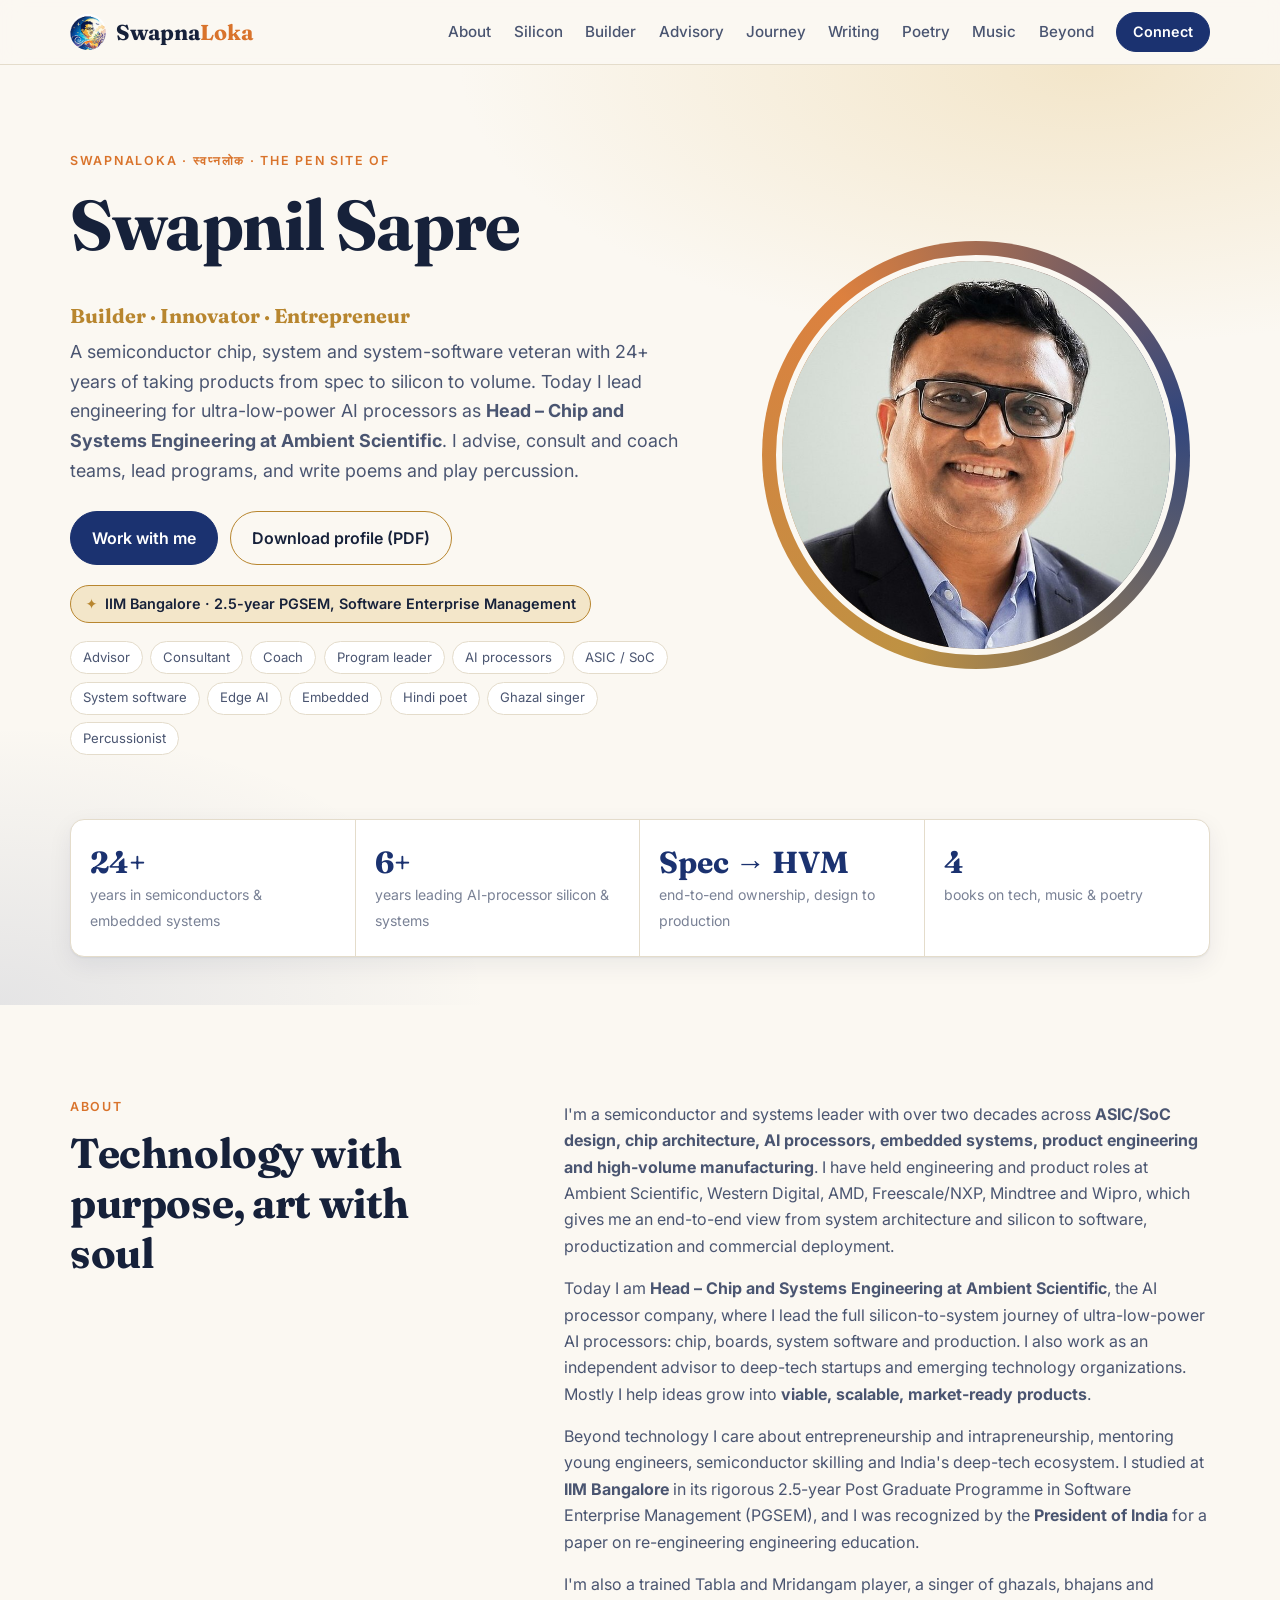
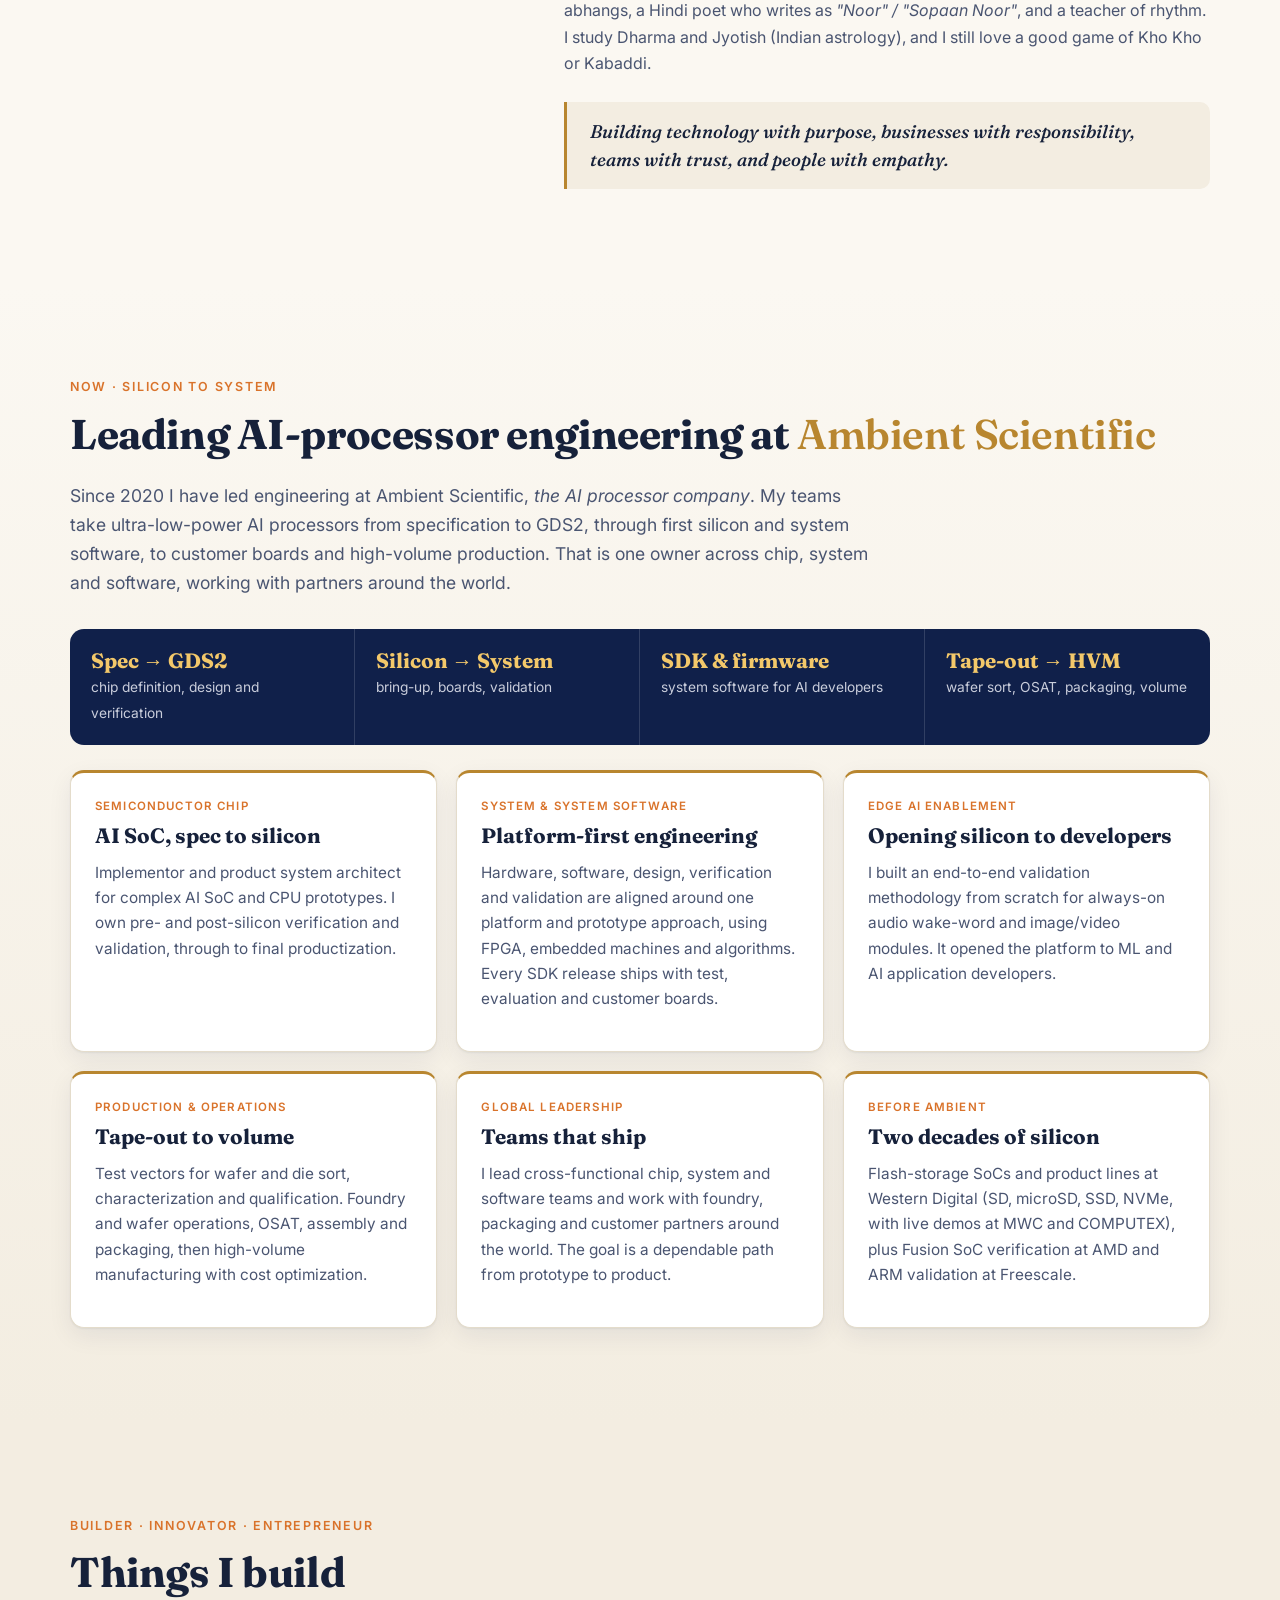
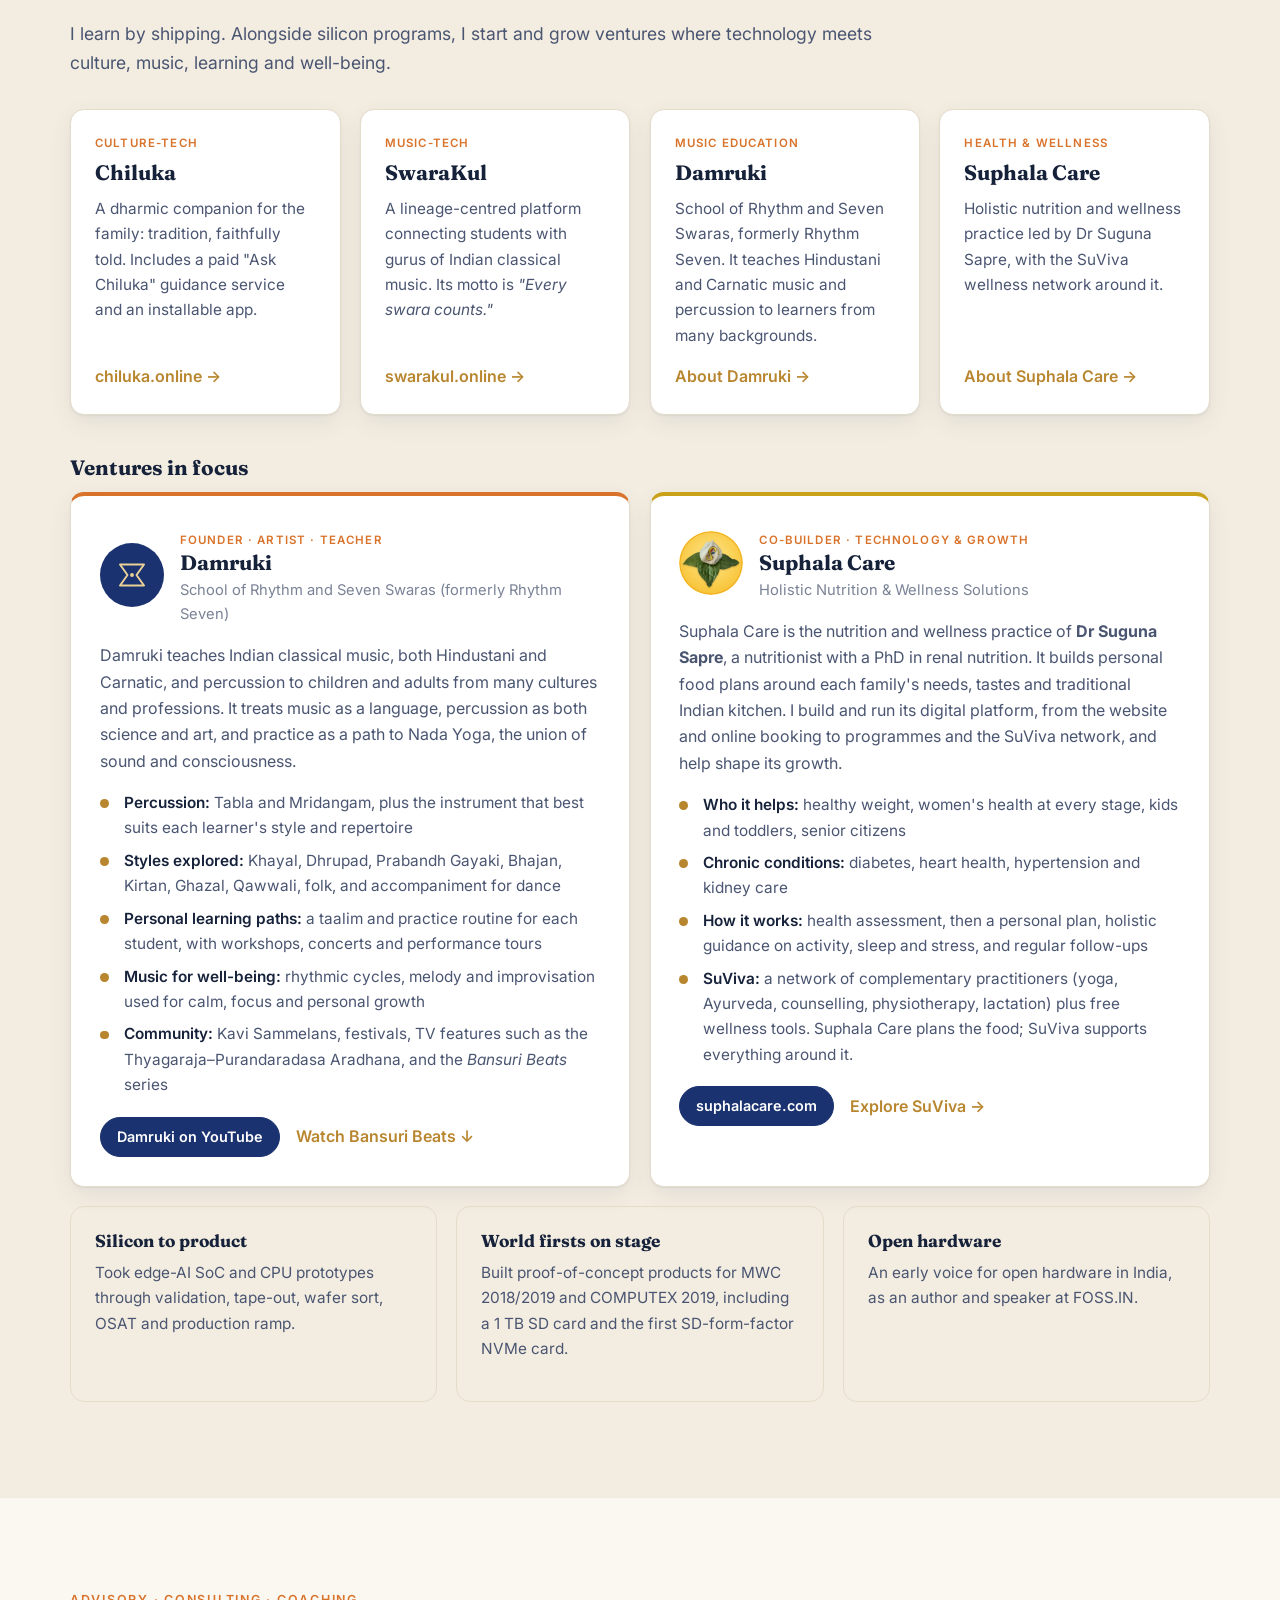
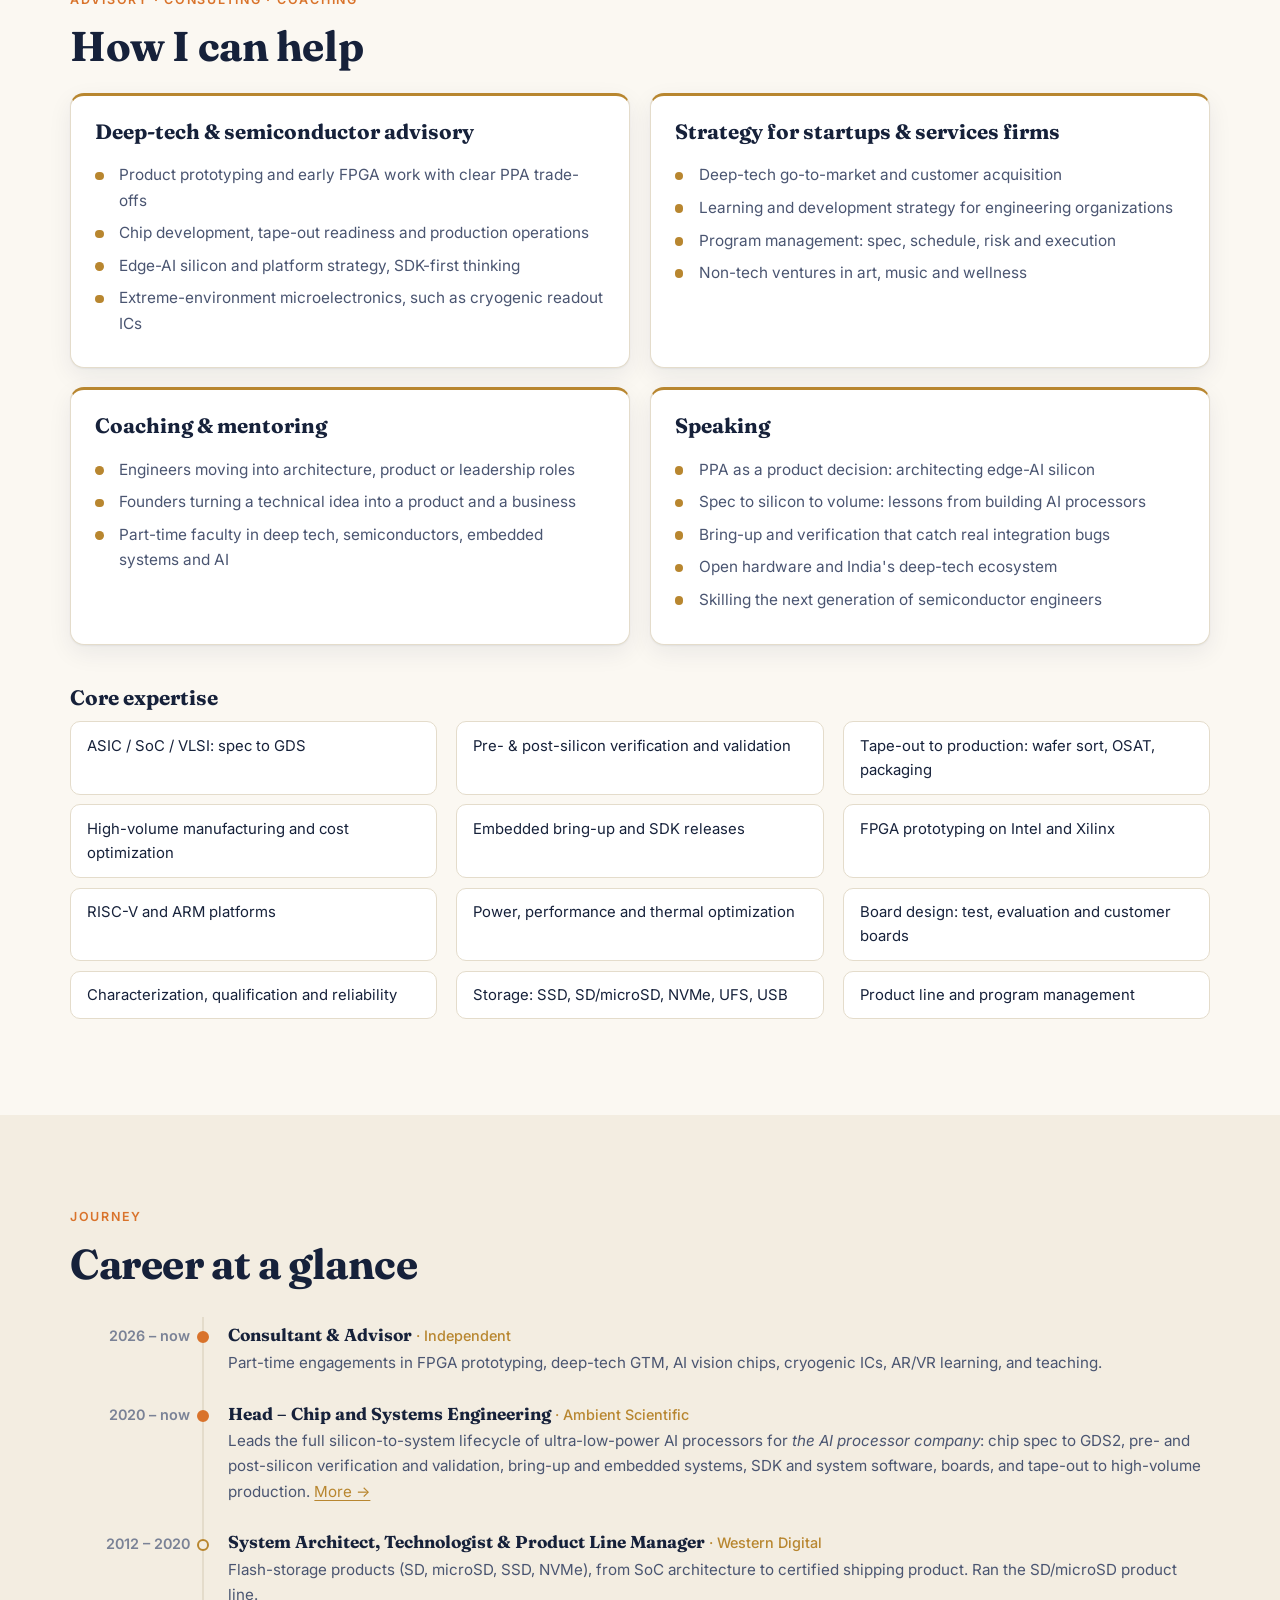
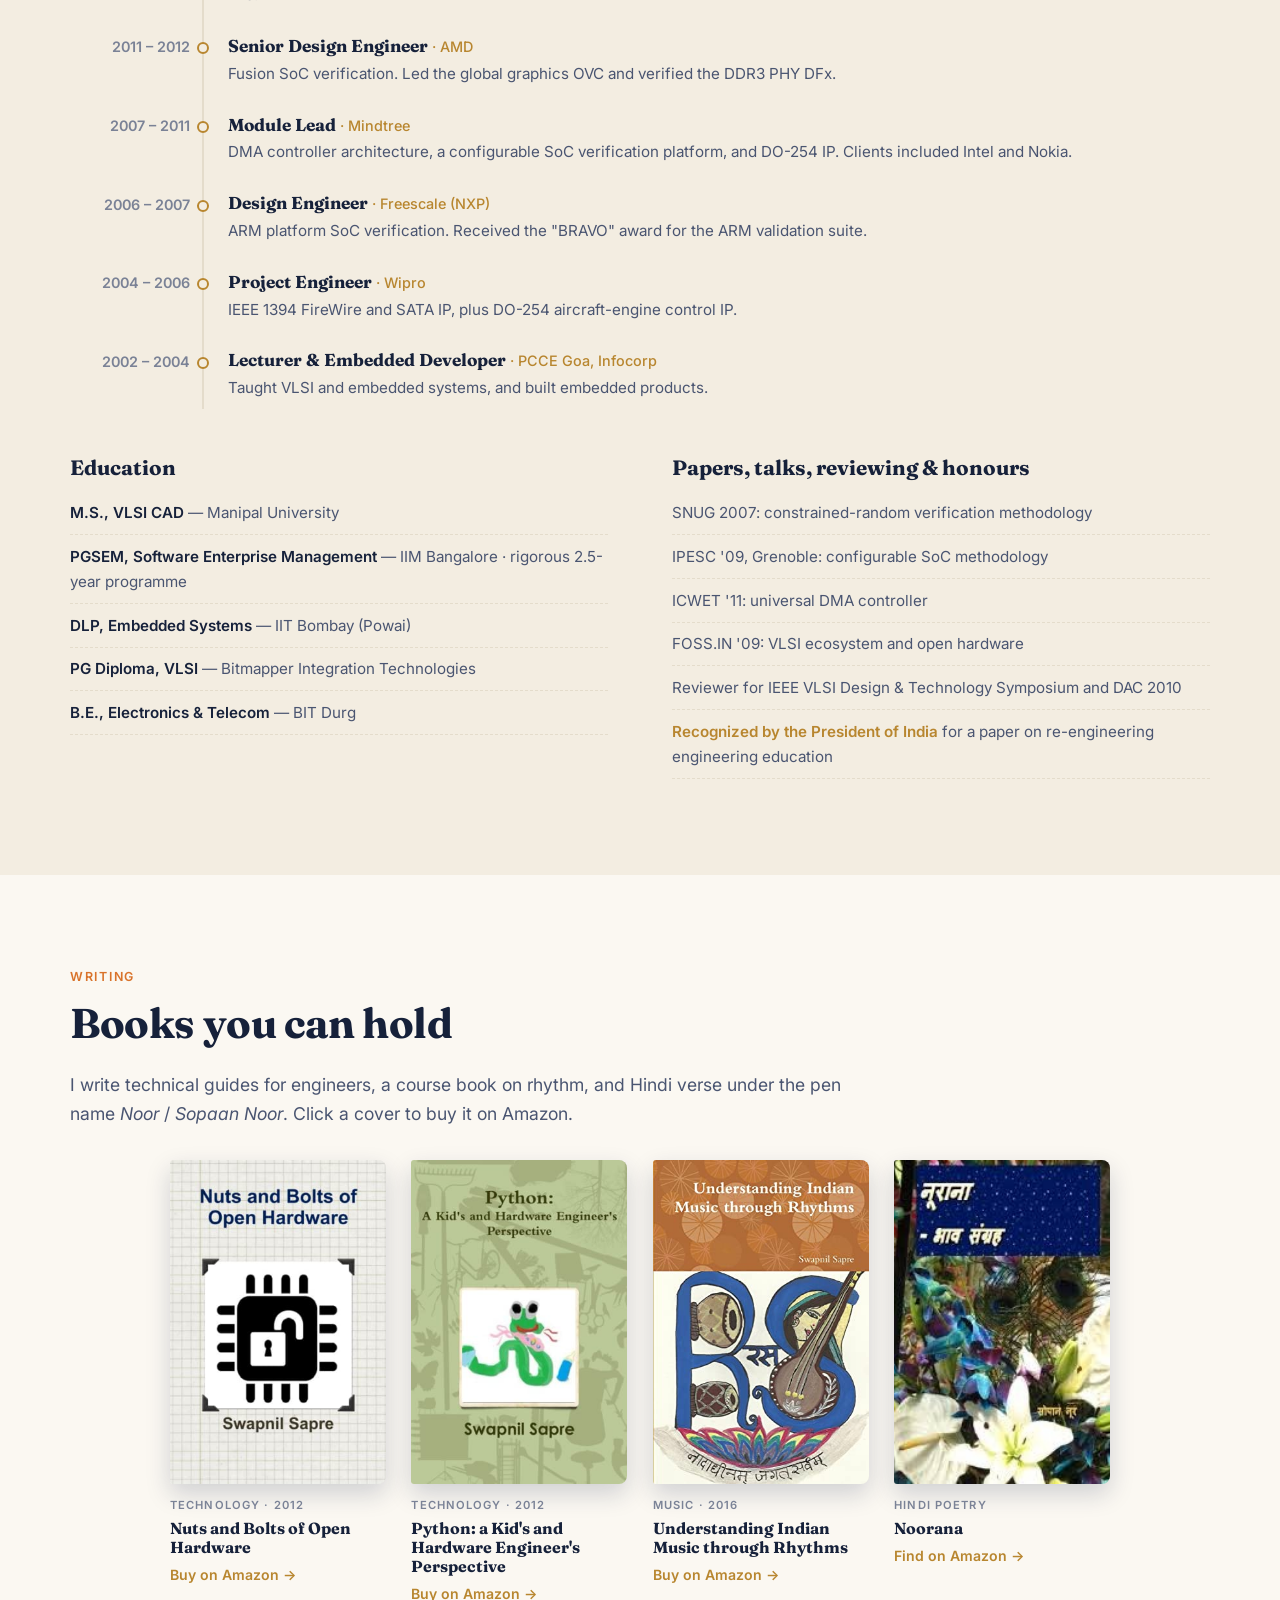
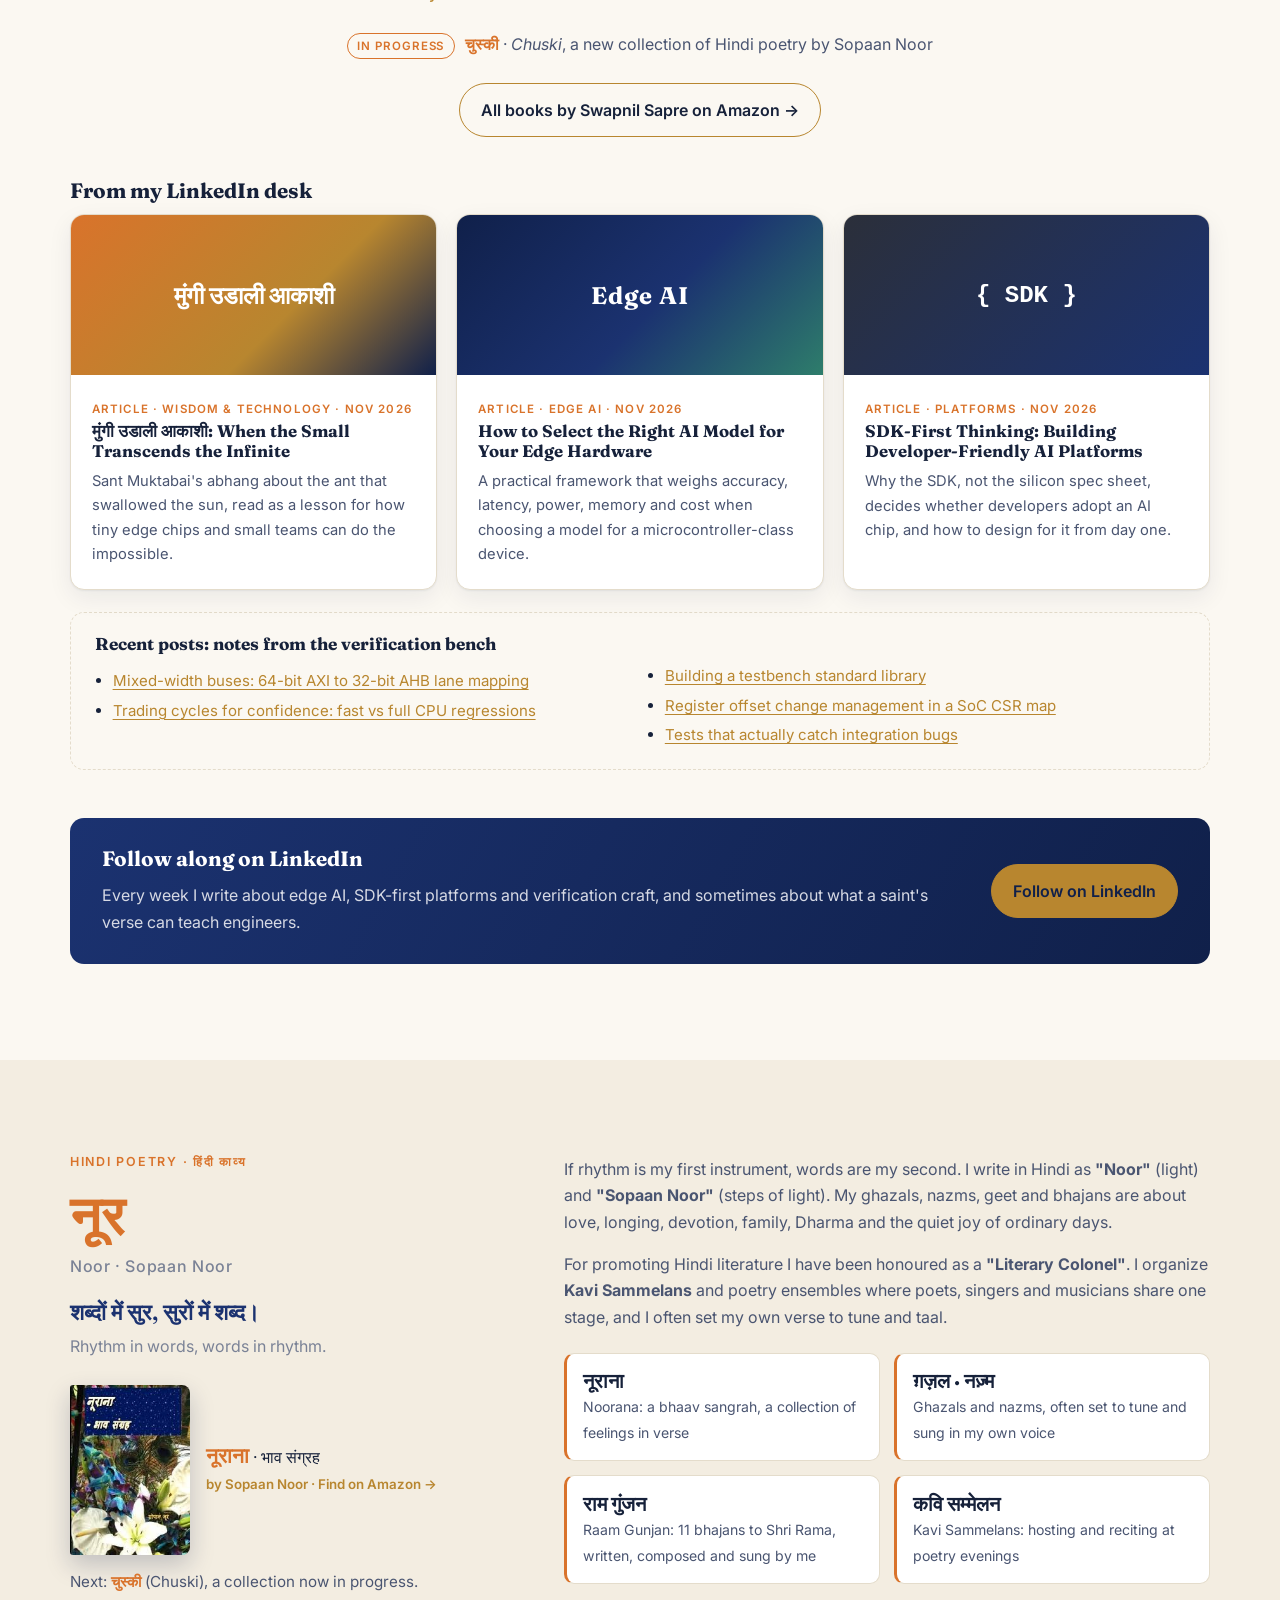
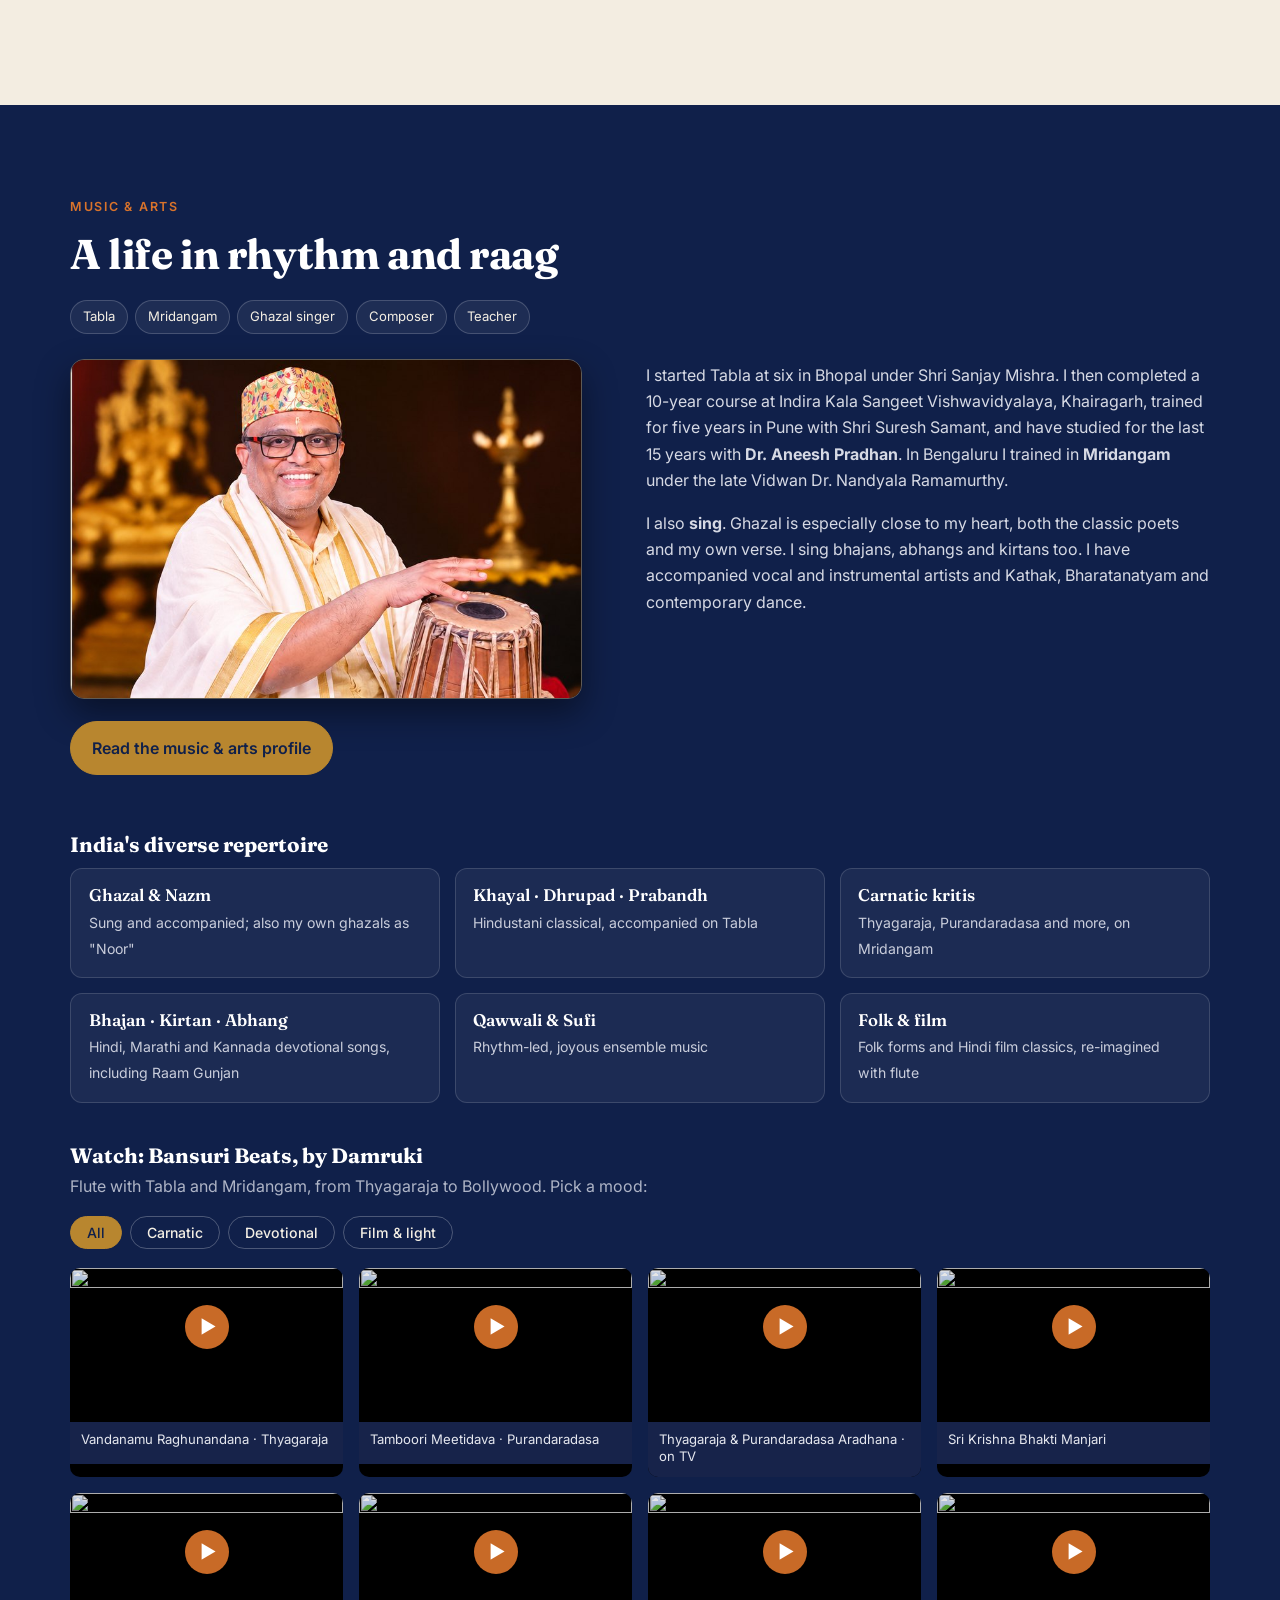
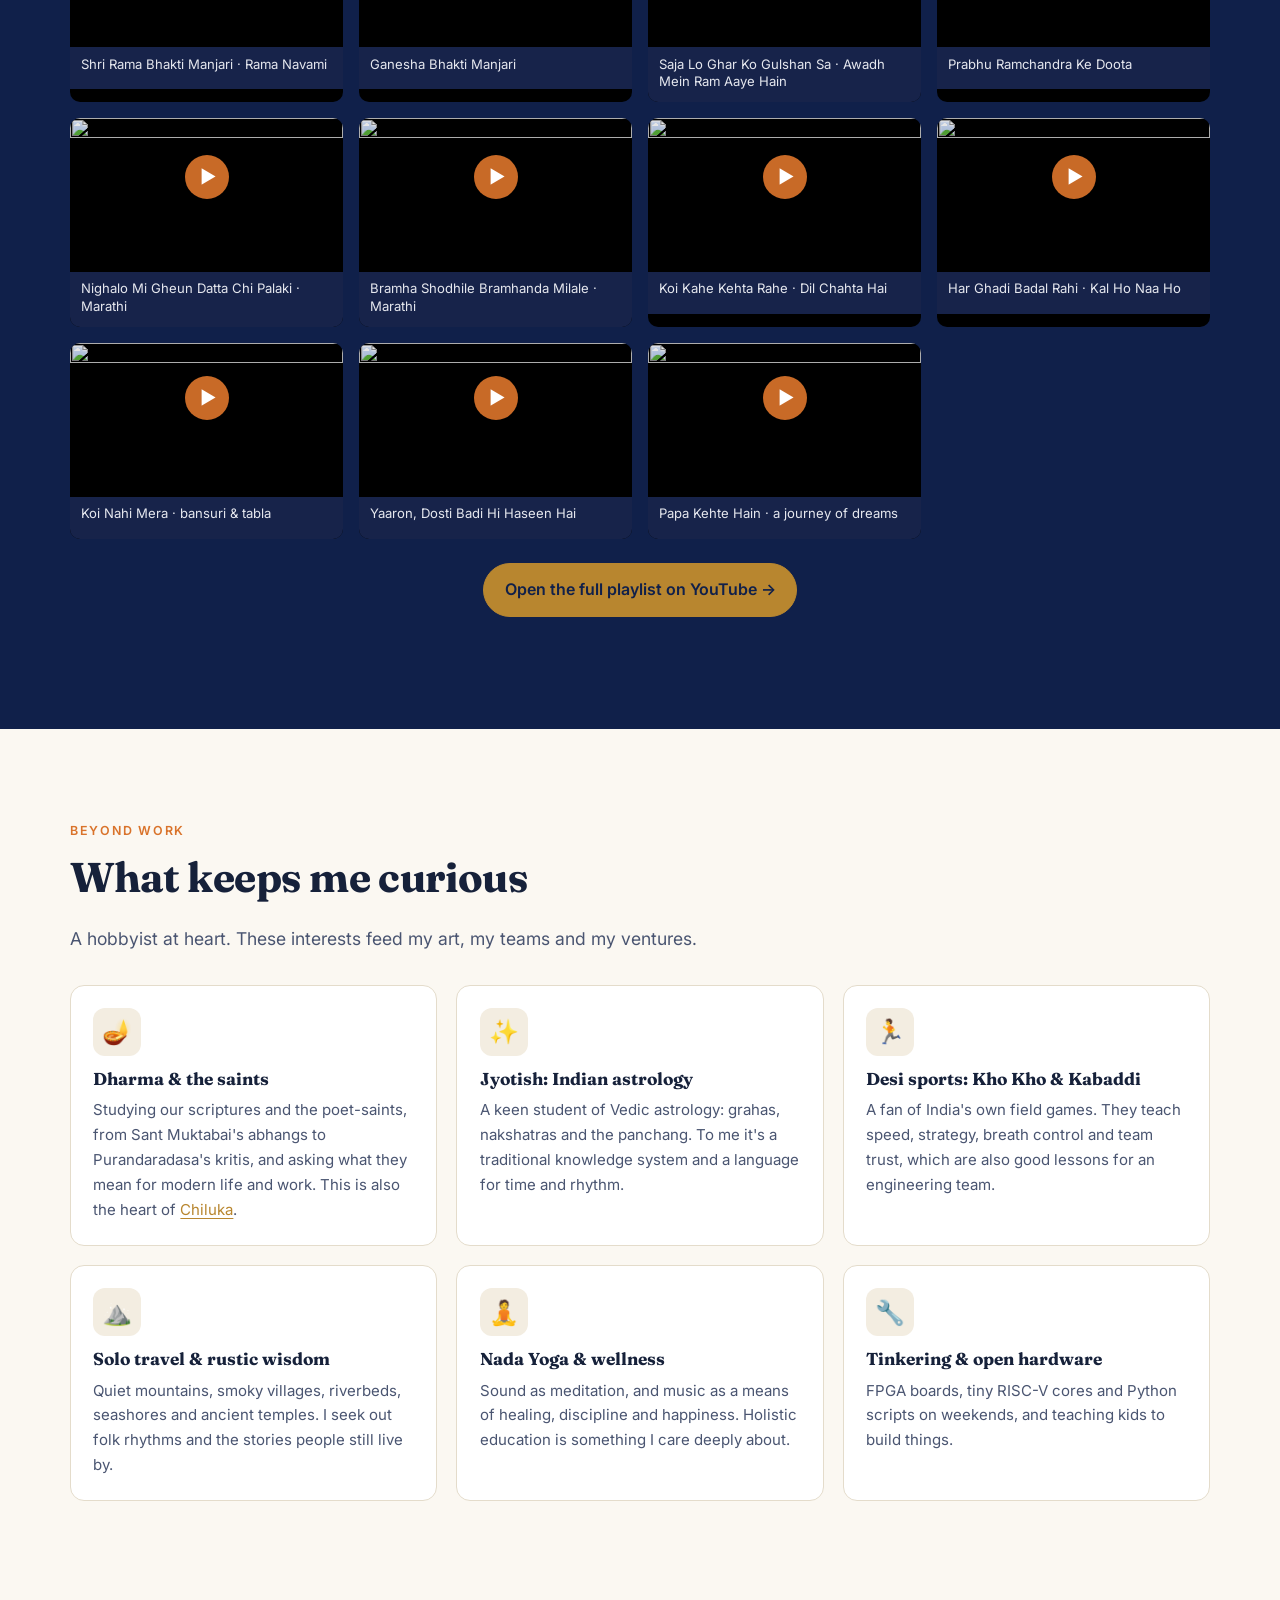
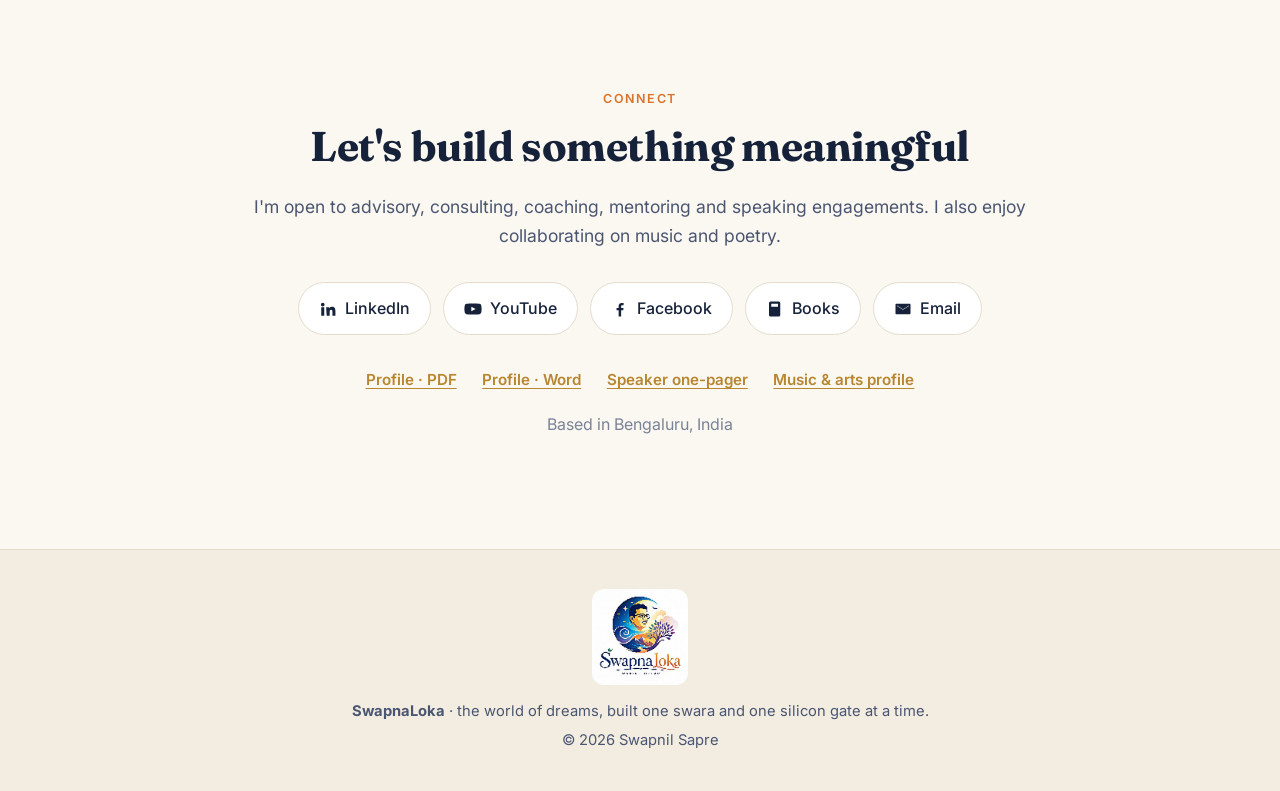
==== index.html @ 56658207 "Mention Chuski as a poetry collection in progress (no cover) Authored by Swapnil" ====
<!doctype html>
<html lang="en">
<head>
<meta charset="utf-8">
<meta name="viewport" content="width=device-width, initial-scale=1">
<title>SwapnaLoka · Swapnil Sapre</title>
<meta name="description" content="SwapnaLoka — the pen site of Swapnil Sapre: builder, innovator and entrepreneur; semiconductor, embedded-systems and deep-tech AI veteran; advisor, consultant and coach; poet and percussionist.">
<meta property="og:title" content="SwapnaLoka · Swapnil Sapre">
<meta property="og:description" content="Builder · Innovator · Entrepreneur. 24+ years in semiconductors, embedded systems and deep-tech AI. Advisor, coach, poet and musician.">
<meta property="og:image" content="https://swap111.github.io/profile/assets/img/share.jpg">
<meta property="og:url" content="https://swap111.github.io/profile/">
<meta name="twitter:card" content="summary_large_image">
<meta property="og:type" content="profile">
<link rel="icon" type="image/png" href="assets/img/favicon.png">
<link rel="preconnect" href="https://fonts.googleapis.com">
<link rel="preconnect" href="https://fonts.gstatic.com" crossorigin>
<link href="https://fonts.googleapis.com/css2?family=Fraunces:opsz,wght@9..144,400;9..144,600;9..144,700&family=Inter:wght@400;500;600&display=swap" rel="stylesheet">
<link rel="stylesheet" href="assets/css/style.css">
<script type="application/ld+json">
{
  "@context": "https://schema.org",
  "@type": "Person",
  "name": "Swapnil Sapre",
  "alternateName": ["Sopaan Noor", "Noor"],
  "jobTitle": "Engineering leader, deep-tech advisor, entrepreneur",
  "address": {"@type": "PostalAddress", "addressLocality": "Bengaluru", "addressCountry": "IN"},
  "image": "https://swap111.github.io/profile/assets/img/swapnil_hi.jpg",
  "sameAs": [
    "https://www.linkedin.com/in/swapnils29/",
    "https://www.facebook.com/swapsap1",
    "https://www.youtube.com/channel/UCmxNMod3-gjRFG-OuT9vwgw"
  ]
}
</script>
</head>
<body>

<header class="nav" id="top">
  <div class="wrap nav__in">
    <a class="brand" href="#top" aria-label="SwapnaLoka home">
      <img src="assets/img/favicon.png" alt="" width="36" height="36">
      <span>Swapna<em>Loka</em></span>
    </a>
    <button class="nav__toggle" aria-label="Open menu" aria-expanded="false" aria-controls="menu">
      <span></span><span></span><span></span>
    </button>
    <nav id="menu" class="nav__menu">
      <a href="#about">About</a>
      <a href="#silicon">Silicon</a>
      <a href="#build">Builder</a>
      <a href="#advise">Advisory</a>
      <a href="#journey">Journey</a>
      <a href="#writing">Writing</a>
      <a href="#poetry">Poetry</a>
      <a href="#music">Music</a>
      <a href="#beyond">Beyond</a>
      <a href="#contact" class="btn btn--sm">Connect</a>
    </nav>
  </div>
</header>

<main>

<!-- HERO -->
<section class="hero">
  <div class="wrap hero__in">
    <div class="hero__text">
      <p class="eyebrow">SwapnaLoka · <span lang="hi">स्वप्नलोक</span> · the pen site of</p>
      <h1>Swapnil Sapre</h1>
      <p class="hero__lead"><strong>Builder · Innovator · Entrepreneur</strong></p>
      <p class="hero__sub">A semiconductor chip, system and system-software veteran with 24+ years of taking products from spec to silicon to volume. Today I lead engineering for ultra-low-power AI processors as <strong>Head – Chip and Systems Engineering at Ambient Scientific</strong>. I advise, consult and coach teams, lead programs, and write poems and play percussion.</p>
      <div class="hero__cta">
        <a class="btn" href="#contact">Work with me</a>
        <a class="btn btn--ghost" href="docs/SwapnaLoka_Profile_Swapnil_Sapre.pdf" download>Download profile (PDF)</a>
      </div>
      <p class="honour"><span aria-hidden="true">✦</span> IIM Bangalore · 2.5-year PGSEM, Software Enterprise Management</p>
      <ul class="chips" aria-label="Roles">
        <li>Advisor</li><li>Consultant</li><li>Coach</li><li>Program leader</li>
        <li>AI processors</li><li>ASIC / SoC</li><li>System software</li><li>Edge AI</li><li>Embedded</li><li>Hindi poet</li><li>Ghazal singer</li><li>Percussionist</li>
      </ul>
    </div>
    <figure class="hero__photo">
      <img src="assets/img/swapnil.jpg" alt="Portrait of Swapnil Sapre" width="720" height="720" fetchpriority="high">
    </figure>
  </div>
  <div class="wrap stats">
    <div><b>24+</b><span>years in semiconductors &amp; embedded systems</span></div>
    <div><b>6+</b><span>years leading AI-processor silicon &amp; systems</span></div>
    <div><b>Spec → HVM</b><span>end-to-end ownership, design to production</span></div>
    <div><b>4</b><span>books on tech, music &amp; poetry</span></div>
  </div>
</section>

<!-- ABOUT -->
<section id="about" class="section">
  <div class="wrap grid-2">
    <div>
      <p class="eyebrow">About</p>
      <h2>Technology with purpose, art with soul</h2>
    </div>
    <div class="prose">
      <p>I'm a semiconductor and systems leader with over two decades across <strong>ASIC/SoC design, chip architecture, AI processors, embedded systems, product engineering and high-volume manufacturing</strong>. I have held engineering and product roles at Ambient Scientific, Western Digital, AMD, Freescale/NXP, Mindtree and Wipro, which gives me an end-to-end view from system architecture and silicon to software, productization and commercial deployment.</p>
      <p>Today I am <strong>Head – Chip and Systems Engineering at Ambient Scientific</strong>, the AI processor company, where I lead the full silicon-to-system journey of ultra-low-power AI processors: chip, boards, system software and production. I also work as an independent advisor to deep-tech startups and emerging technology organizations. Mostly I help ideas grow into <strong>viable, scalable, market-ready products</strong>.</p>
      <p>Beyond technology I care about entrepreneurship and intrapreneurship, mentoring young engineers, semiconductor skilling and India's deep-tech ecosystem. I studied at <strong>IIM Bangalore</strong> in its rigorous 2.5-year Post Graduate Programme in Software Enterprise Management (PGSEM), and I was recognized by the <strong>President of India</strong> for a paper on re-engineering engineering education.</p>
      <p>I'm also a trained Tabla and Mridangam player, a singer of ghazals, bhajans and abhangs, a Hindi poet who writes as <em>"Noor" / "Sopaan Noor"</em>, and a teacher of rhythm. I study Dharma and Jyotish (Indian astrology), and I still love a good game of Kho Kho or Kabaddi.</p>
      <blockquote>Building technology with purpose, businesses with responsibility, teams with trust, and people with empathy.</blockquote>
    </div>
  </div>
</section>

<!-- SILICON: AMBIENT SCIENTIFIC -->
<section id="silicon" class="section silicon">
  <div class="wrap">
    <p class="eyebrow">Now · Silicon to system</p>
    <h2>Leading AI-processor engineering at <span class="gold">Ambient Scientific</span></h2>
    <p class="section__lead">Since 2020 I have led engineering at Ambient Scientific, <em>the AI processor company</em>. My teams take ultra-low-power AI processors from specification to GDS2, through first silicon and system software, to customer boards and high-volume production. That is one owner across chip, system and software, working with partners around the world.</p>
    <div class="silicon__band">
      <div><b>Spec → GDS2</b><span>chip definition, design and verification</span></div>
      <div><b>Silicon → System</b><span>bring-up, boards, validation</span></div>
      <div><b>SDK &amp; firmware</b><span>system software for AI developers</span></div>
      <div><b>Tape-out → HVM</b><span>wafer sort, OSAT, packaging, volume</span></div>
    </div>
    <div class="cards cards--3 silicon__cards">
      <article class="card card--line">
        <span class="card__tag">Semiconductor chip</span>
        <h3>AI SoC, spec to silicon</h3>
        <p>Implementor and product system architect for complex AI SoC and CPU prototypes. I own pre- and post-silicon verification and validation, through to final productization.</p>
      </article>
      <article class="card card--line">
        <span class="card__tag">System &amp; system software</span>
        <h3>Platform-first engineering</h3>
        <p>Hardware, software, design, verification and validation are aligned around one platform and prototype approach, using FPGA, embedded machines and algorithms. Every SDK release ships with test, evaluation and customer boards.</p>
      </article>
      <article class="card card--line">
        <span class="card__tag">Edge AI enablement</span>
        <h3>Opening silicon to developers</h3>
        <p>I built an end-to-end validation methodology from scratch for always-on audio wake-word and image/video modules. It opened the platform to ML and AI application developers.</p>
      </article>
      <article class="card card--line">
        <span class="card__tag">Production &amp; operations</span>
        <h3>Tape-out to volume</h3>
        <p>Test vectors for wafer and die sort, characterization and qualification. Foundry and wafer operations, OSAT, assembly and packaging, then high-volume manufacturing with cost optimization.</p>
      </article>
      <article class="card card--line">
        <span class="card__tag">Global leadership</span>
        <h3>Teams that ship</h3>
        <p>I lead cross-functional chip, system and software teams and work with foundry, packaging and customer partners around the world. The goal is a dependable path from prototype to product.</p>
      </article>
      <article class="card card--line">
        <span class="card__tag">Before Ambient</span>
        <h3>Two decades of silicon</h3>
        <p>Flash-storage SoCs and product lines at Western Digital (SD, microSD, SSD, NVMe, with live demos at MWC and COMPUTEX), plus Fusion SoC verification at AMD and ARM validation at Freescale.</p>
      </article>
    </div>
  </div>
</section>

<!-- BUILDER -->
<section id="build" class="section section--tint">
  <div class="wrap">
    <p class="eyebrow">Builder · Innovator · Entrepreneur</p>
    <h2>Things I build</h2>
    <p class="section__lead">I learn by shipping. Alongside silicon programs, I start and grow ventures where technology meets culture, music, learning and well-being.</p>
    <div class="cards cards--4">
      <article class="card">
        <span class="card__tag">Culture-tech</span>
        <h3>Chiluka</h3>
        <p>A dharmic companion for the family: tradition, faithfully told. Includes a paid "Ask Chiluka" guidance service and an installable app.</p>
        <a class="card__link" href="https://chiluka.online" target="_blank" rel="noopener">chiluka.online →</a>
      </article>
      <article class="card">
        <span class="card__tag">Music-tech</span>
        <h3>SwaraKul</h3>
        <p>A lineage-centred platform connecting students with gurus of Indian classical music. Its motto is <em>"Every swara counts."</em></p>
        <a class="card__link" href="https://swarakul.online" target="_blank" rel="noopener">swarakul.online →</a>
      </article>
      <article class="card">
        <span class="card__tag">Music education</span>
        <h3>Damruki</h3>
        <p>School of Rhythm and Seven Swaras, formerly Rhythm Seven. It teaches Hindustani and Carnatic music and percussion to learners from many backgrounds.</p>
        <a class="card__link" href="#damruki">About Damruki →</a>
      </article>
      <article class="card">
        <span class="card__tag">Health &amp; wellness</span>
        <h3>Suphala Care</h3>
        <p>Holistic nutrition and wellness practice led by Dr Suguna Sapre, with the SuViva wellness network around it.</p>
        <a class="card__link" href="#suphala">About Suphala Care →</a>
      </article>
    </div>

    <h3 class="sub">Ventures in focus</h3>
    <div class="focus">
      <article class="focus__item" id="damruki">
        <div class="focus__head">
          <span class="focus__mark focus__mark--drum" aria-hidden="true">
            <svg viewBox="0 0 48 48"><path d="M8 10h32l-10 14 10 14H8l10-14z" fill="none" stroke="currentColor" stroke-width="2.6" stroke-linejoin="round"/><circle cx="24" cy="24" r="2.6" fill="currentColor"/></svg>
          </span>
          <div>
            <span class="card__tag">Founder · Artist · Teacher</span>
            <h3>Damruki</h3>
            <p class="focus__sub">School of Rhythm and Seven Swaras (formerly Rhythm Seven)</p>
          </div>
        </div>
        <p>Damruki teaches Indian classical music, both Hindustani and Carnatic, and percussion to children and adults from many cultures and professions. It treats music as a language, percussion as both science and art, and practice as a path to Nada Yoga, the union of sound and consciousness.</p>
        <ul class="ticks">
          <li><b>Percussion:</b> Tabla and Mridangam, plus the instrument that best suits each learner's style and repertoire</li>
          <li><b>Styles explored:</b> Khayal, Dhrupad, Prabandh Gayaki, Bhajan, Kirtan, Ghazal, Qawwali, folk, and accompaniment for dance</li>
          <li><b>Personal learning paths:</b> a taalim and practice routine for each student, with workshops, concerts and performance tours</li>
          <li><b>Music for well-being:</b> rhythmic cycles, melody and improvisation used for calm, focus and personal growth</li>
          <li><b>Community:</b> Kavi Sammelans, festivals, TV features such as the Thyagaraja–Purandaradasa Aradhana, and the <em>Bansuri Beats</em> series</li>
        </ul>
        <div class="focus__links">
          <a class="btn btn--sm" href="https://www.youtube.com/channel/UCmxNMod3-gjRFG-OuT9vwgw" target="_blank" rel="noopener">Damruki on YouTube</a>
          <a href="#music">Watch Bansuri Beats ↓</a>
        </div>
      </article>

      <article class="focus__item" id="suphala">
        <div class="focus__head">
          <img class="focus__mark" src="assets/img/suphala_logo.png" alt="Suphala Care logo" width="64" height="64">
          <div>
            <span class="card__tag">Co-builder · Technology &amp; growth</span>
            <h3>Suphala Care</h3>
            <p class="focus__sub">Holistic Nutrition &amp; Wellness Solutions</p>
          </div>
        </div>
        <p>Suphala Care is the nutrition and wellness practice of <strong>Dr Suguna Sapre</strong>, a nutritionist with a PhD in renal nutrition. It builds personal food plans around each family's needs, tastes and traditional Indian kitchen. I build and run its digital platform, from the website and online booking to programmes and the SuViva network, and help shape its growth.</p>
        <ul class="ticks">
          <li><b>Who it helps:</b> healthy weight, women's health at every stage, kids and toddlers, senior citizens</li>
          <li><b>Chronic conditions:</b> diabetes, heart health, hypertension and kidney care</li>
          <li><b>How it works:</b> health assessment, then a personal plan, holistic guidance on activity, sleep and stress, and regular follow-ups</li>
          <li><b>SuViva:</b> a network of complementary practitioners (yoga, Ayurveda, counselling, physiotherapy, lactation) plus free wellness tools. Suphala Care plans the food; SuViva supports everything around it.</li>
        </ul>
        <div class="focus__links">
          <a class="btn btn--sm" href="https://suphalacare.com" target="_blank" rel="noopener">suphalacare.com</a>
          <a href="https://suphalacare.com/suviva/" target="_blank" rel="noopener">Explore SuViva →</a>
        </div>
      </article>
    </div>
    <div class="cards cards--3 cards--quiet">
      <div class="card">
        <h4>Silicon to product</h4>
        <p>Took edge-AI SoC and CPU prototypes through validation, tape-out, wafer sort, OSAT and production ramp.</p>
      </div>
      <div class="card">
        <h4>World firsts on stage</h4>
        <p>Built proof-of-concept products for MWC 2018/2019 and COMPUTEX 2019, including a 1 TB SD card and the first SD-form-factor NVMe card.</p>
      </div>
      <div class="card">
        <h4>Open hardware</h4>
        <p>An early voice for open hardware in India, as an author and speaker at FOSS.IN.</p>
      </div>
    </div>
  </div>
</section>

<!-- ADVISORY -->
<section id="advise" class="section">
  <div class="wrap">
    <p class="eyebrow">Advisory · Consulting · Coaching</p>
    <h2>How I can help</h2>
    <div class="cards cards--2">
      <article class="card card--line">
        <h3>Deep-tech &amp; semiconductor advisory</h3>
        <ul class="ticks">
          <li>Product prototyping and early FPGA work with clear PPA trade-offs</li>
          <li>Chip development, tape-out readiness and production operations</li>
          <li>Edge-AI silicon and platform strategy, SDK-first thinking</li>
          <li>Extreme-environment microelectronics, such as cryogenic readout ICs</li>
        </ul>
      </article>
      <article class="card card--line">
        <h3>Strategy for startups &amp; services firms</h3>
        <ul class="ticks">
          <li>Deep-tech go-to-market and customer acquisition</li>
          <li>Learning and development strategy for engineering organizations</li>
          <li>Program management: spec, schedule, risk and execution</li>
          <li>Non-tech ventures in art, music and wellness</li>
        </ul>
      </article>
      <article class="card card--line">
        <h3>Coaching &amp; mentoring</h3>
        <ul class="ticks">
          <li>Engineers moving into architecture, product or leadership roles</li>
          <li>Founders turning a technical idea into a product and a business</li>
          <li>Part-time faculty in deep tech, semiconductors, embedded systems and AI</li>
        </ul>
      </article>
      <article class="card card--line">
        <h3>Speaking</h3>
        <ul class="ticks">
          <li>PPA as a product decision: architecting edge-AI silicon</li>
          <li>Spec to silicon to volume: lessons from building AI processors</li>
          <li>Bring-up and verification that catch real integration bugs</li>
          <li>Open hardware and India's deep-tech ecosystem</li>
          <li>Skilling the next generation of semiconductor engineers</li>
        </ul>
      </article>
    </div>

    <h3 class="sub">Core expertise</h3>
    <ul class="skills">
      <li>ASIC / SoC / VLSI: spec to GDS</li>
      <li>Pre- &amp; post-silicon verification and validation</li>
      <li>Tape-out to production: wafer sort, OSAT, packaging</li>
      <li>High-volume manufacturing and cost optimization</li>
      <li>Embedded bring-up and SDK releases</li>
      <li>FPGA prototyping on Intel and Xilinx</li>
      <li>RISC-V and ARM platforms</li>
      <li>Power, performance and thermal optimization</li>
      <li>Board design: test, evaluation and customer boards</li>
      <li>Characterization, qualification and reliability</li>
      <li>Storage: SSD, SD/microSD, NVMe, UFS, USB</li>
      <li>Product line and program management</li>
    </ul>
  </div>
</section>

<!-- JOURNEY -->
<section id="journey" class="section section--tint">
  <div class="wrap">
    <p class="eyebrow">Journey</p>
    <h2>Career at a glance</h2>
    <ol class="timeline">
      <li>
        <span class="tl__when">2026 – now</span>
        <div><h4>Consultant &amp; Advisor <small>· Independent</small></h4>
        <p>Part-time engagements in FPGA prototyping, deep-tech GTM, AI vision chips, cryogenic ICs, AR/VR learning, and teaching.</p></div>
      </li>
      <li>
        <span class="tl__when">2020 – now</span>
        <div><h4>Head – Chip and Systems Engineering <small>· Ambient Scientific</small></h4>
        <p>Leads the full silicon-to-system lifecycle of ultra-low-power AI processors for <em>the AI processor company</em>: chip spec to GDS2, pre- and post-silicon verification and validation, bring-up and embedded systems, SDK and system software, boards, and tape-out to high-volume production. <a href="#silicon">More →</a></p></div>
      </li>
      <li>
        <span class="tl__when">2012 – 2020</span>
        <div><h4>System Architect, Technologist &amp; Product Line Manager <small>· Western Digital</small></h4>
        <p>Flash-storage products (SD, microSD, SSD, NVMe), from SoC architecture to certified shipping product. Ran the SD/microSD product line.</p></div>
      </li>
      <li>
        <span class="tl__when">2011 – 2012</span>
        <div><h4>Senior Design Engineer <small>· AMD</small></h4>
        <p>Fusion SoC verification. Led the global graphics OVC and verified the DDR3 PHY DFx.</p></div>
      </li>
      <li>
        <span class="tl__when">2007 – 2011</span>
        <div><h4>Module Lead <small>· Mindtree</small></h4>
        <p>DMA controller architecture, a configurable SoC verification platform, and DO-254 IP. Clients included Intel and Nokia.</p></div>
      </li>
      <li>
        <span class="tl__when">2006 – 2007</span>
        <div><h4>Design Engineer <small>· Freescale (NXP)</small></h4>
        <p>ARM platform SoC verification. Received the "BRAVO" award for the ARM validation suite.</p></div>
      </li>
      <li>
        <span class="tl__when">2004 – 2006</span>
        <div><h4>Project Engineer <small>· Wipro</small></h4>
        <p>IEEE 1394 FireWire and SATA IP, plus DO-254 aircraft-engine control IP.</p></div>
      </li>
      <li>
        <span class="tl__when">2002 – 2004</span>
        <div><h4>Lecturer &amp; Embedded Developer <small>· PCCE Goa, Infocorp</small></h4>
        <p>Taught VLSI and embedded systems, and built embedded products.</p></div>
      </li>
    </ol>

    <div class="grid-2 edu">
      <div>
        <h3 class="sub">Education</h3>
        <ul class="plain">
          <li><b>M.S., VLSI CAD</b> — Manipal University</li>
          <li><b>PGSEM, Software Enterprise Management</b> — IIM Bangalore · rigorous 2.5-year programme</li>
          <li><b>DLP, Embedded Systems</b> — IIT Bombay (Powai)</li>
          <li><b>PG Diploma, VLSI</b> — Bitmapper Integration Technologies</li>
          <li><b>B.E., Electronics &amp; Telecom</b> — BIT Durg</li>
        </ul>
      </div>
      <div>
        <h3 class="sub">Papers, talks, reviewing &amp; honours</h3>
        <ul class="plain">
          <li>SNUG 2007: constrained-random verification methodology</li>
          <li>IPESC '09, Grenoble: configurable SoC methodology</li>
          <li>ICWET '11: universal DMA controller</li>
          <li>FOSS.IN '09: VLSI ecosystem and open hardware</li>
          <li>Reviewer for IEEE VLSI Design &amp; Technology Symposium and DAC 2010</li>
          <li><span class="gold">Recognized by the President of India</span> for a paper on re-engineering engineering education</li>
        </ul>
      </div>
    </div>
  </div>
</section>

<!-- WRITING -->
<section id="writing" class="section">
  <div class="wrap">
    <p class="eyebrow">Writing</p>
    <h2>Books you can hold</h2>
    <p class="section__lead">I write technical guides for engineers, a course book on rhythm, and Hindi verse under the pen name <em>Noor</em> / <em>Sopaan Noor</em>. Click a cover to buy it on Amazon.</p>
    <div class="shelf">
      <a class="cover" href="https://www.amazon.in/dp/1300339861" target="_blank" rel="noopener">
        <img src="assets/img/books/open_hardware.jpg" alt="Cover: Nuts and Bolts of Open Hardware" width="352" height="500" loading="lazy">
        <span class="cover__kind">Technology · 2012</span>
        <h4>Nuts and Bolts of Open Hardware</h4>
        <span class="cover__buy">Buy on Amazon →</span>
      </a>
      <a class="cover" href="https://www.amazon.in/dp/1300339403" target="_blank" rel="noopener">
        <img src="assets/img/books/python.jpg" alt="Cover: Python, a Kid's and Hardware Engineer's Perspective" width="352" height="500" loading="lazy">
        <span class="cover__kind">Technology · 2012</span>
        <h4>Python: a Kid's and Hardware Engineer's Perspective</h4>
        <span class="cover__buy">Buy on Amazon →</span>
      </a>
      <a class="cover" href="https://www.amazon.in/dp/1365588254" target="_blank" rel="noopener">
        <img src="assets/img/books/indian_music_rhythms.jpg" alt="Cover: Understanding Indian Music through Rhythms" width="333" height="500" loading="lazy">
        <span class="cover__kind">Music · 2016</span>
        <h4>Understanding Indian Music through Rhythms</h4>
        <span class="cover__buy">Buy on Amazon →</span>
      </a>
      <a class="cover" href="https://www.amazon.in/s?i=stripbooks&amp;rh=p_27%3ASwapnil%2BSapre" target="_blank" rel="noopener">
        <img src="assets/img/books/noorana.jpg" alt="Cover: नूराना, भाव संग्रह, by Sopaan Noor" width="189" height="267" loading="lazy">
        <span class="cover__kind">Hindi poetry</span>
        <h4>Noorana</h4>
        <span class="cover__buy">Find on Amazon →</span>
      </a>
    </div>
    <p class="shelf__next"><span>In progress</span> <b lang="hi">चुस्की</b> · <em>Chuski</em>, a new collection of Hindi poetry by Sopaan Noor</p>
    <p class="center"><a class="btn btn--ghost" href="https://www.amazon.in/s?i=stripbooks&amp;rh=p_27%3ASwapnil%2BSapre&amp;ref=dp_byline_sr_book_1" target="_blank" rel="noopener">All books by Swapnil Sapre on Amazon →</a></p>

    <h3 class="sub">From my LinkedIn desk</h3>
    <div class="articles">
      <a class="article" href="https://www.linkedin.com/pulse/%E0%A4%AE%E0%A4%97-%E0%A4%89%E0%A4%A1%E0%A4%B2-%E0%A4%86%E0%A4%95%E0%A4%B6-when-small-transcends-infinite-swapnil-sapre-qerzc" target="_blank" rel="noopener">
        <span class="article__art article__art--dharma" aria-hidden="true"><span lang="mr">मुंगी उडाली आकाशी</span></span>
        <div class="article__body">
          <span class="card__tag">Article · Wisdom &amp; technology · Nov 2026</span>
          <h4><span lang="mr">मुंगी उडाली आकाशी</span>: When the Small Transcends the Infinite</h4>
          <p>Sant Muktabai's abhang about the ant that swallowed the sun, read as a lesson for how tiny edge chips and small teams can do the impossible.</p>
        </div>
      </a>
      <a class="article" href="https://www.linkedin.com/pulse/how-select-right-ai-model-your-edge-hardware-swapnil-sapre-kclqc" target="_blank" rel="noopener">
        <span class="article__art article__art--ai" aria-hidden="true"><span>Edge&nbsp;AI</span></span>
        <div class="article__body">
          <span class="card__tag">Article · Edge AI · Nov 2026</span>
          <h4>How to Select the Right AI Model for Your Edge Hardware</h4>
          <p>A practical framework that weighs accuracy, latency, power, memory and cost when choosing a model for a microcontroller-class device.</p>
        </div>
      </a>
      <a class="article" href="https://www.linkedin.com/pulse/sdk-first-thinking-building-developer-friendly-ai-platforms-sapre-rt2mc" target="_blank" rel="noopener">
        <span class="article__art article__art--sdk" aria-hidden="true"><span>{ SDK }</span></span>
        <div class="article__body">
          <span class="card__tag">Article · Platforms · Nov 2026</span>
          <h4>SDK-First Thinking: Building Developer-Friendly AI Platforms</h4>
          <p>Why the SDK, not the silicon spec sheet, decides whether developers adopt an AI chip, and how to design for it from day one.</p>
        </div>
      </a>
    </div>

    <div class="posts">
      <h4>Recent posts: notes from the verification bench</h4>
      <ul>
        <li><a href="https://www.linkedin.com/posts/swapnils29_mixed-width-buses-activity-7529955596666667008-KKdB" target="_blank" rel="noopener">Mixed-width buses: 64-bit AXI to 32-bit AHB lane mapping</a></li>
        <li><a href="https://www.linkedin.com/posts/swapnils29_trading-cycle-for-confidence-activity-7529218427958296576-vjc6" target="_blank" rel="noopener">Trading cycles for confidence: fast vs full CPU regressions</a></li>
        <li><a href="https://www.linkedin.com/posts/swapnils29_building-a-testbench-standard-library-activity-7529017080029941760-FX2_" target="_blank" rel="noopener">Building a testbench standard library</a></li>
        <li><a href="https://www.linkedin.com/posts/swapnils29_register-offset-change-management-activity-7528506100346888192-Mo20" target="_blank" rel="noopener">Register offset change management in a SoC CSR map</a></li>
        <li><a href="https://www.linkedin.com/posts/swapnils29_tests-that-actually-catch-integration-bugs-activity-7527781243174670336-4UKP" target="_blank" rel="noopener">Tests that actually catch integration bugs</a></li>
      </ul>
    </div>

    <div class="newsletter">
      <div>
        <h3>Follow along on LinkedIn</h3>
        <p>Every week I write about edge AI, SDK-first platforms and verification craft, and sometimes about what a saint's verse can teach engineers.</p>
      </div>
      <a class="btn" href="https://www.linkedin.com/in/swapnils29/" target="_blank" rel="noopener">Follow on LinkedIn</a>
    </div>
  </div>
</section>

<!-- POETRY -->
<section id="poetry" class="section section--tint poetry">
  <div class="wrap grid-2">
    <div>
      <p class="eyebrow">Hindi poetry · <span lang="hi">हिंदी काव्य</span></p>
      <h2><span lang="hi" class="deva">नूर</span> <small>Noor · Sopaan Noor</small></h2>
      <p class="poetry__tag" lang="hi">शब्दों में सुर, सुरों में शब्द।</p>
      <p class="muted">Rhythm in words, words in rhythm.</p>
      <a class="poetry__book" href="https://www.amazon.in/s?i=stripbooks&amp;rh=p_27%3ASwapnil%2BSapre" target="_blank" rel="noopener">
        <img src="assets/img/books/noorana.jpg" alt="Cover: नूराना, भाव संग्रह, by Sopaan Noor" width="189" height="267" loading="lazy">
        <span><b lang="hi">नूराना</b> · भाव संग्रह<br><small>by Sopaan Noor · Find on Amazon →</small></span>
      </a>
      <p class="poetry__next">Next: <b lang="hi">चुस्की</b> (Chuski), a collection now in progress.</p>
    </div>
    <div class="prose">
      <p>If rhythm is my first instrument, words are my second. I write in Hindi as <strong>"Noor"</strong> (light) and <strong>"Sopaan Noor"</strong> (steps of light). My ghazals, nazms, geet and bhajans are about love, longing, devotion, family, Dharma and the quiet joy of ordinary days.</p>
      <p>For promoting Hindi literature I have been honoured as a <strong>"Literary Colonel"</strong>. I organize <strong>Kavi Sammelans</strong> and poetry ensembles where poets, singers and musicians share one stage, and I often set my own verse to tune and taal.</p>
      <div class="poetry__grid">
        <div><b lang="hi">नूराना</b><span>Noorana: a bhaav sangrah, a collection of feelings in verse</span></div>
        <div><b lang="hi">ग़ज़ल · नज़्म</b><span>Ghazals and nazms, often set to tune and sung in my own voice</span></div>
        <div><b lang="hi">राम गुंजन</b><span>Raam Gunjan: 11 bhajans to Shri Rama, written, composed and sung by me</span></div>
        <div><b lang="hi">कवि सम्मेलन</b><span>Kavi Sammelans: hosting and reciting at poetry evenings</span></div>
      </div>
    </div>
  </div>
</section>

<!-- MUSIC -->
<section id="music" class="section section--dark">
  <div class="wrap">
    <div class="grid-2 music__top">
      <div>
        <p class="eyebrow">Music &amp; arts</p>
        <h2>A life in rhythm and raag</h2>
        <ul class="chips chips--dark">
          <li>Tabla</li><li>Mridangam</li><li>Ghazal singer</li><li>Composer</li><li>Teacher</li>
        </ul>
        <figure class="music__photo">
          <img src="assets/img/swapnil_tabla.jpg" alt="Swapnil Sapre playing the tabla, in traditional dhoti and angavastram" width="801" height="530" loading="lazy">
        </figure>
        <p><a class="btn btn--light" href="docs/Swapnil_Profile_Music_and_Arts.pdf" target="_blank" rel="noopener">Read the music &amp; arts profile</a></p>
      </div>
      <div class="prose">
        <p>I started Tabla at six in Bhopal under Shri Sanjay Mishra. I then completed a 10-year course at Indira Kala Sangeet Vishwavidyalaya, Khairagarh, trained for five years in Pune with Shri Suresh Samant, and have studied for the last 15 years with <strong>Dr. Aneesh Pradhan</strong>. In Bengaluru I trained in <strong>Mridangam</strong> under the late Vidwan Dr. Nandyala Ramamurthy.</p>
        <p>I also <strong>sing</strong>. Ghazal is especially close to my heart, both the classic poets and my own verse. I sing bhajans, abhangs and kirtans too. I have accompanied vocal and instrumental artists and Kathak, Bharatanatyam and contemporary dance.</p>
      </div>
    </div>

    <h3 class="sub">India's diverse repertoire</h3>
    <div class="repertoire">
      <div><b>Ghazal &amp; Nazm</b><span>Sung and accompanied; also my own ghazals as "Noor"</span></div>
      <div><b>Khayal · Dhrupad · Prabandh</b><span>Hindustani classical, accompanied on Tabla</span></div>
      <div><b>Carnatic kritis</b><span>Thyagaraja, Purandaradasa and more, on Mridangam</span></div>
      <div><b>Bhajan · Kirtan · Abhang</b><span>Hindi, Marathi and Kannada devotional songs, including Raam Gunjan</span></div>
      <div><b>Qawwali &amp; Sufi</b><span>Rhythm-led, joyous ensemble music</span></div>
      <div><b>Folk &amp; film</b><span>Folk forms and Hindi film classics, re-imagined with flute</span></div>
    </div>

    <h3 class="sub">Watch: Bansuri Beats, by Damruki</h3>
    <p class="muted-dark">Flute with Tabla and Mridangam, from Thyagaraja to Bollywood. Pick a mood:</p>
    <div class="vfilter" role="tablist" aria-label="Filter videos">
      <button class="on" data-f="all">All</button>
      <button data-f="carnatic">Carnatic</button>
      <button data-f="devotional">Devotional</button>
      <button data-f="film">Film &amp; light</button>
    </div>
    <div class="vgrid">
      <a class="vid" data-c="carnatic" href="https://www.youtube.com/watch?v=r0wbfLMLa5c" target="_blank" rel="noopener"><img src="https://i.ytimg.com/vi/r0wbfLMLa5c/mqdefault.jpg" alt="" loading="lazy" width="320" height="180"><span>Vandanamu Raghunandana · Thyagaraja</span></a>
      <a class="vid" data-c="carnatic" href="https://www.youtube.com/watch?v=AAchymfDH0k" target="_blank" rel="noopener"><img src="https://i.ytimg.com/vi/AAchymfDH0k/mqdefault.jpg" alt="" loading="lazy" width="320" height="180"><span>Tamboori Meetidava · Purandaradasa</span></a>
      <a class="vid" data-c="carnatic" href="https://www.youtube.com/watch?v=2qTV9jUN8ck" target="_blank" rel="noopener"><img src="https://i.ytimg.com/vi/2qTV9jUN8ck/mqdefault.jpg" alt="" loading="lazy" width="320" height="180"><span>Thyagaraja &amp; Purandaradasa Aradhana · on TV</span></a>
      <a class="vid" data-c="carnatic devotional" href="https://www.youtube.com/watch?v=YYLcHusB3hE" target="_blank" rel="noopener"><img src="https://i.ytimg.com/vi/YYLcHusB3hE/mqdefault.jpg" alt="" loading="lazy" width="320" height="180"><span>Sri Krishna Bhakti Manjari</span></a>
      <a class="vid" data-c="devotional" href="https://www.youtube.com/watch?v=jdriHmIp2lM" target="_blank" rel="noopener"><img src="https://i.ytimg.com/vi/jdriHmIp2lM/mqdefault.jpg" alt="" loading="lazy" width="320" height="180"><span>Shri Rama Bhakti Manjari · Rama Navami</span></a>
      <a class="vid" data-c="devotional" href="https://www.youtube.com/watch?v=urRtDYrUME0" target="_blank" rel="noopener"><img src="https://i.ytimg.com/vi/urRtDYrUME0/mqdefault.jpg" alt="" loading="lazy" width="320" height="180"><span>Ganesha Bhakti Manjari</span></a>
      <a class="vid" data-c="devotional" href="https://www.youtube.com/watch?v=LrTO6T0pX3I" target="_blank" rel="noopener"><img src="https://i.ytimg.com/vi/LrTO6T0pX3I/mqdefault.jpg" alt="" loading="lazy" width="320" height="180"><span>Saja Lo Ghar Ko Gulshan Sa · Awadh Mein Ram Aaye Hain</span></a>
      <a class="vid" data-c="devotional" href="https://www.youtube.com/watch?v=Fo-bTWnMPvw" target="_blank" rel="noopener"><img src="https://i.ytimg.com/vi/Fo-bTWnMPvw/mqdefault.jpg" alt="" loading="lazy" width="320" height="180"><span>Prabhu Ramchandra Ke Doota</span></a>
      <a class="vid" data-c="devotional" href="https://www.youtube.com/watch?v=vykZ6BQkTno" target="_blank" rel="noopener"><img src="https://i.ytimg.com/vi/vykZ6BQkTno/mqdefault.jpg" alt="" loading="lazy" width="320" height="180"><span>Nighalo Mi Gheun Datta Chi Palaki · Marathi</span></a>
      <a class="vid" data-c="devotional" href="https://www.youtube.com/watch?v=S_NhbtTwQXA" target="_blank" rel="noopener"><img src="https://i.ytimg.com/vi/S_NhbtTwQXA/mqdefault.jpg" alt="" loading="lazy" width="320" height="180"><span>Bramha Shodhile Bramhanda Milale · Marathi</span></a>
      <a class="vid" data-c="film" href="https://www.youtube.com/watch?v=ds10TpTFPF0" target="_blank" rel="noopener"><img src="https://i.ytimg.com/vi/ds10TpTFPF0/mqdefault.jpg" alt="" loading="lazy" width="320" height="180"><span>Koi Kahe Kehta Rahe · Dil Chahta Hai</span></a>
      <a class="vid" data-c="film" href="https://www.youtube.com/watch?v=YrrWF3wPsYI" target="_blank" rel="noopener"><img src="https://i.ytimg.com/vi/YrrWF3wPsYI/mqdefault.jpg" alt="" loading="lazy" width="320" height="180"><span>Har Ghadi Badal Rahi · Kal Ho Naa Ho</span></a>
      <a class="vid" data-c="film" href="https://www.youtube.com/watch?v=rElJJ_cdR7c" target="_blank" rel="noopener"><img src="https://i.ytimg.com/vi/rElJJ_cdR7c/mqdefault.jpg" alt="" loading="lazy" width="320" height="180"><span>Koi Nahi Mera · bansuri &amp; tabla</span></a>
      <a class="vid" data-c="film" href="https://www.youtube.com/watch?v=4mC5s0UebWU" target="_blank" rel="noopener"><img src="https://i.ytimg.com/vi/4mC5s0UebWU/mqdefault.jpg" alt="" loading="lazy" width="320" height="180"><span>Yaaron, Dosti Badi Hi Haseen Hai</span></a>
      <a class="vid" data-c="film" href="https://www.youtube.com/watch?v=s95MGCzWdPY" target="_blank" rel="noopener"><img src="https://i.ytimg.com/vi/s95MGCzWdPY/mqdefault.jpg" alt="" loading="lazy" width="320" height="180"><span>Papa Kehte Hain · a journey of dreams</span></a>
    </div>
    <p class="center"><a class="btn btn--light" href="https://youtube.com/playlist?list=PLEvT8t4QvqOaNjM0dtJCjaw-OOXxShNex" target="_blank" rel="noopener">Open the full playlist on YouTube →</a></p>
  </div>
</section>

<!-- BEYOND -->
<section id="beyond" class="section">
  <div class="wrap">
    <p class="eyebrow">Beyond work</p>
    <h2>What keeps me curious</h2>
    <p class="section__lead">A hobbyist at heart. These interests feed my art, my teams and my ventures.</p>
    <div class="hobbies">
      <article class="hobby">
        <span class="hobby__icon" aria-hidden="true">🪔</span>
        <h4>Dharma &amp; the saints</h4>
        <p>Studying our scriptures and the poet-saints, from Sant Muktabai's abhangs to Purandaradasa's kritis, and asking what they mean for modern life and work. This is also the heart of <a href="https://chiluka.online" target="_blank" rel="noopener">Chiluka</a>.</p>
      </article>
      <article class="hobby">
        <span class="hobby__icon" aria-hidden="true">✨</span>
        <h4>Jyotish: Indian astrology</h4>
        <p>A keen student of Vedic astrology: grahas, nakshatras and the panchang. To me it's a traditional knowledge system and a language for time and rhythm.</p>
      </article>
      <article class="hobby">
        <span class="hobby__icon" aria-hidden="true">🏃</span>
        <h4>Desi sports: Kho Kho &amp; Kabaddi</h4>
        <p>A fan of India's own field games. They teach speed, strategy, breath control and team trust, which are also good lessons for an engineering team.</p>
      </article>
      <article class="hobby">
        <span class="hobby__icon" aria-hidden="true">⛰️</span>
        <h4>Solo travel &amp; rustic wisdom</h4>
        <p>Quiet mountains, smoky villages, riverbeds, seashores and ancient temples. I seek out folk rhythms and the stories people still live by.</p>
      </article>
      <article class="hobby">
        <span class="hobby__icon" aria-hidden="true">🧘</span>
        <h4>Nada Yoga &amp; wellness</h4>
        <p>Sound as meditation, and music as a means of healing, discipline and happiness. Holistic education is something I care deeply about.</p>
      </article>
      <article class="hobby">
        <span class="hobby__icon" aria-hidden="true">🔧</span>
        <h4>Tinkering &amp; open hardware</h4>
        <p>FPGA boards, tiny RISC-V cores and Python scripts on weekends, and teaching kids to build things.</p>
      </article>
    </div>
  </div>
</section>

<!-- CONTACT -->
<section id="contact" class="section">
  <div class="wrap contact">
    <p class="eyebrow">Connect</p>
    <h2>Let's build something meaningful</h2>
    <p class="section__lead">I'm open to advisory, consulting, coaching, mentoring and speaking engagements. I also enjoy collaborating on music and poetry.</p>
    <div class="links">
      <a href="https://www.linkedin.com/in/swapnils29/" target="_blank" rel="noopener">
        <svg viewBox="0 0 24 24" aria-hidden="true"><path d="M4.98 3.5a2.5 2.5 0 1 1 0 5 2.5 2.5 0 0 1 0-5zM3 9.5h4V21H3zM9.5 9.5h3.8v1.6h.06c.53-1 1.83-2.06 3.77-2.06 4.03 0 4.77 2.65 4.77 6.1V21h-4v-5.1c0-1.22-.02-2.8-1.7-2.8-1.71 0-1.97 1.33-1.97 2.7V21h-4z"/></svg>
        LinkedIn</a>
      <a href="https://www.youtube.com/channel/UCmxNMod3-gjRFG-OuT9vwgw" target="_blank" rel="noopener">
        <svg viewBox="0 0 24 24" aria-hidden="true"><path d="M23 7.2a3 3 0 0 0-2.1-2.1C19 4.6 12 4.6 12 4.6s-7 0-8.9.5A3 3 0 0 0 1 7.2 31 31 0 0 0 .5 12 31 31 0 0 0 1 16.8a3 3 0 0 0 2.1 2.1c1.9.5 8.9.5 8.9.5s7 0 8.9-.5a3 3 0 0 0 2.1-2.1 31 31 0 0 0 .5-4.8 31 31 0 0 0-.5-4.8zM9.75 15.02V8.98L15.5 12z"/></svg>
        YouTube</a>
      <a href="https://www.facebook.com/swapsap1" target="_blank" rel="noopener">
        <svg viewBox="0 0 24 24" aria-hidden="true"><path d="M13.5 22v-8.2h2.8l.4-3.2h-3.2V8.5c0-.93.26-1.56 1.6-1.56h1.7V4.1c-.3-.04-1.3-.13-2.48-.13-2.45 0-4.13 1.5-4.13 4.25v2.37H7.4v3.2h2.8V22z"/></svg>
        Facebook</a>
      <a href="https://www.amazon.in/s?i=stripbooks&amp;rh=p_27%3ASwapnil%2BSapre" target="_blank" rel="noopener">
        <svg viewBox="0 0 24 24" aria-hidden="true"><path d="M6 2h11a2 2 0 0 1 2 2v16a2 2 0 0 1-2 2H6a2 2 0 0 1-2-2V4a2 2 0 0 1 2-2zm1 3v4h9V5z"/></svg>
        Books</a>
      <a href="mailto:sapreswapnil@yahoo.co.in">
        <svg viewBox="0 0 24 24" aria-hidden="true"><path d="M3 5h18a1 1 0 0 1 1 1v12a1 1 0 0 1-1 1H3a1 1 0 0 1-1-1V6a1 1 0 0 1 1-1zm9 7.2L4 7.3V8l8 5 8-5v-.7z"/></svg>
        Email</a>
    </div>
    <div class="downloads">
      <a href="docs/SwapnaLoka_Profile_Swapnil_Sapre.pdf" download>Profile · PDF</a>
      <a href="docs/SwapnaLoka_Profile_Swapnil_Sapre.docx" download>Profile · Word</a>
      <a href="docs/Swapnil_Sapre_Conference_OnePager.pdf" target="_blank" rel="noopener">Speaker one-pager</a>
      <a href="docs/Swapnil_Profile_Music_and_Arts.pdf" target="_blank" rel="noopener">Music &amp; arts profile</a>
    </div>
    <p class="muted">Based in Bengaluru, India</p>
  </div>
</section>

</main>

<footer class="foot">
  <div class="wrap foot__in">
    <img src="assets/img/swapnaloka_logo.png" alt="SwapnaLoka logo" width="96" height="96">
    <p><b>SwapnaLoka</b> · the world of dreams, built one swara and one silicon gate at a time.</p>
    <p class="muted">© <span id="yr">2026</span> Swapnil Sapre</p>
  </div>
</footer>

<script src="assets/js/main.js" defer></script>
</body>
</html>
---- assets/css/style.css ----
/* SwapnaLoka — palette drawn from the logo: night navy, gold, saffron, cream */
:root {
  --bg: #fbf8f2;
  --bg-tint: #f3ede1;
  --surface: #ffffff;
  --ink: #16213a;
  --ink-soft: #4a5571;
  --muted: #7a8296;
  --line: #e4dccb;
  --navy: #10204a;
  --navy-2: #1b3270;
  --gold: #b8862f;
  --gold-soft: #e9cf98;
  --saffron: #d9732b;
  --on-dark: #f4efe4;
  --shadow: 0 1px 2px rgba(16,32,74,.06), 0 8px 24px rgba(16,32,74,.07);
  --radius: 14px;
  --serif: "Fraunces", Georgia, "Times New Roman", serif;
  --sans: "Inter", system-ui, -apple-system, "Segoe UI", Roboto, sans-serif;
}
@media (prefers-color-scheme: dark) {
  :root:not([data-theme="light"]) {
    --bg: #0c1326; --bg-tint: #111a33; --surface: #15203d;
    --ink: #ece6d8; --ink-soft: #c2c6d3; --muted: #8d94a8; --line: #26325a;
    --navy: #060b1a; --navy-2: #1b3270; --gold: #d9ab55; --gold-soft: #7a5d26;
    --saffron: #ee8a43;
    --shadow: 0 1px 2px rgba(0,0,0,.3), 0 8px 24px rgba(0,0,0,.25);
  }
}
:root[data-theme="dark"] {
  --bg: #0c1326; --bg-tint: #111a33; --surface: #15203d;
  --ink: #ece6d8; --ink-soft: #c2c6d3; --muted: #8d94a8; --line: #26325a;
  --navy: #060b1a; --navy-2: #1b3270; --gold: #d9ab55; --gold-soft: #7a5d26;
  --saffron: #ee8a43;
  --shadow: 0 1px 2px rgba(0,0,0,.3), 0 8px 24px rgba(0,0,0,.25);
}

*, *::before, *::after { box-sizing: border-box; }
html { scroll-behavior: smooth; scroll-padding-top: 76px; }
body {
  margin: 0; background: var(--bg); color: var(--ink);
  font: 16px/1.65 var(--sans); -webkit-font-smoothing: antialiased;
}
img { max-width: 100%; height: auto; display: block; }
.hero__in > *, .grid-2 > *, .cards > *, .books > * { min-width: 0; }
a { color: var(--gold); text-decoration-thickness: 1px; text-underline-offset: 3px; }
a:hover { color: var(--saffron); }
h1, h2, h3, h4 { font-family: var(--serif); line-height: 1.2; margin: 0 0 .5em; color: var(--ink); }
h1 { font-size: clamp(2.6rem, 6vw, 4.4rem); letter-spacing: -.02em; }
h2 { font-size: clamp(1.8rem, 3.6vw, 2.6rem); letter-spacing: -.01em; }
h3 { font-size: 1.3rem; }
h4 { font-size: 1.08rem; }
p { margin: 0 0 1em; }
.wrap { width: min(1140px, 100% - 32px); margin-inline: auto; }
.muted { color: var(--muted); }
.center { text-align: center; margin-top: 1.5rem; }
.eyebrow {
  font: 600 .78rem/1 var(--sans); letter-spacing: .14em; text-transform: uppercase;
  color: var(--saffron); margin-bottom: 1rem;
}

/* buttons */
.btn {
  display: inline-flex; align-items: center; gap: .5rem;
  padding: .8rem 1.3rem; border-radius: 999px; border: 1.5px solid var(--navy-2);
  background: var(--navy-2); color: #fff; font-weight: 600; text-decoration: none;
  transition: transform .15s, background .15s;
}
.btn:hover { color: #fff; background: var(--saffron); border-color: var(--saffron); transform: translateY(-1px); }
.btn--ghost { background: transparent; color: var(--ink); border-color: var(--gold); }
.btn--ghost:hover { background: var(--gold); border-color: var(--gold); }
.btn--light { background: var(--gold); border-color: var(--gold); color: #10204a; }
.btn--sm { padding: .45rem 1rem; font-size: .9rem; }

/* nav */
.nav {
  position: sticky; top: 0; z-index: 50;
  background: color-mix(in srgb, var(--bg) 88%, transparent);
  backdrop-filter: saturate(1.4) blur(10px); border-bottom: 1px solid var(--line);
}
.nav__in { display: flex; align-items: center; justify-content: space-between; height: 64px; }
.brand { display: flex; align-items: center; gap: .6rem; text-decoration: none; color: var(--ink); font: 700 1.35rem var(--serif); }
.brand img { border-radius: 50%; }
.brand em { font-style: normal; color: var(--saffron); }
.nav__menu { display: flex; align-items: center; gap: 1.4rem; }
.nav__menu a:not(.btn) { color: var(--ink-soft); text-decoration: none; font-weight: 500; font-size: .95rem; }
.nav__menu a:not(.btn):hover { color: var(--saffron); }
.nav__toggle { display: none; background: none; border: 0; padding: 8px; cursor: pointer; }
.nav__toggle span { display: block; width: 22px; height: 2px; margin: 5px 0; background: var(--ink); border-radius: 2px; }

/* hero */
.hero {
  padding: clamp(3rem, 7vw, 6rem) 0 3rem;
  background:
    radial-gradient(900px 400px at 85% 0%, color-mix(in srgb, var(--gold-soft) 45%, transparent), transparent 70%),
    radial-gradient(700px 400px at 0% 100%, color-mix(in srgb, var(--navy-2) 10%, transparent), transparent 70%);
}
.hero__in { display: grid; grid-template-columns: 1.3fr 1fr; gap: clamp(2rem, 5vw, 4rem); align-items: center; }
.hero__lead { font: 600 1.25rem var(--serif); color: var(--gold); margin-bottom: .6rem; }
.hero__sub { font-size: 1.12rem; color: var(--ink-soft); max-width: 38em; }
.hero__cta { display: flex; flex-wrap: wrap; gap: .8rem; margin: 1.6rem 0; }
.hero__photo { margin: 0; position: relative; justify-self: center; width: min(400px, 100%); }
.hero__photo::before {
  content: ""; position: absolute; inset: -14px; border-radius: 50%;
  background: conic-gradient(from 200deg, var(--gold), var(--saffron), var(--navy-2), var(--gold));
  opacity: .9;
}
.hero__photo img { position: relative; border-radius: 50%; border: 6px solid var(--bg); aspect-ratio: 1; object-fit: cover; }
.chips { list-style: none; padding: 0; margin: 0; display: flex; flex-wrap: wrap; gap: .45rem; }
.chips li {
  font-size: .82rem; padding: .3rem .75rem; border-radius: 999px;
  background: var(--surface); border: 1px solid var(--line); color: var(--ink-soft);
}
.chips--dark li { background: rgba(255,255,255,.06); border-color: rgba(255,255,255,.18); color: var(--on-dark); }

.stats {
  margin-top: clamp(2.5rem, 5vw, 4rem); display: grid; grid-template-columns: repeat(4, 1fr);
  background: var(--surface); border: 1px solid var(--line); border-radius: var(--radius); box-shadow: var(--shadow);
}
.stats div { padding: 1.4rem 1.2rem; border-right: 1px solid var(--line); }
.stats div:last-child { border-right: 0; }
.stats b { display: block; font: 700 1.9rem var(--serif); color: var(--navy-2); }
:root[data-theme="dark"] .stats b { color: var(--gold); }
@media (prefers-color-scheme: dark) { :root:not([data-theme="light"]) .stats b { color: var(--gold); } }
.stats span { font-size: .88rem; color: var(--muted); }

/* sections */
.section { padding: clamp(3.5rem, 8vw, 6rem) 0; }
.section--tint { background: var(--bg-tint); }
.section--dark { background: var(--navy); color: var(--on-dark); }
.section--dark h2, .section--dark h3 { color: #fff; }
.section--dark .prose { color: #d6d9e4; }
.section--dark a:not(.btn) { color: var(--gold-soft); }
.section__lead { font-size: 1.1rem; color: var(--ink-soft); max-width: 46em; margin-bottom: 2rem; }
.grid-2 { display: grid; grid-template-columns: 1fr 1.5fr; gap: clamp(2rem, 5vw, 4rem); }
.prose p { color: var(--ink-soft); }
.section--dark .prose p { color: #d6d9e4; }
blockquote {
  margin: 1.6rem 0 0; padding: 1rem 1.4rem; border-left: 3px solid var(--gold);
  font: italic 500 1.15rem/1.5 var(--serif); color: var(--ink); background: var(--bg-tint); border-radius: 0 10px 10px 0;
}
.sub { margin-top: 2.6rem; }

/* cards */
.cards { display: grid; gap: 1.2rem; }
.cards--3 { grid-template-columns: repeat(3, 1fr); }
.cards--2 { grid-template-columns: repeat(2, 1fr); }
.cards--quiet { margin-top: 1.2rem; }
.card {
  background: var(--surface); border: 1px solid var(--line); border-radius: var(--radius);
  padding: 1.5rem; box-shadow: var(--shadow); display: flex; flex-direction: column;
}
.card p { color: var(--ink-soft); font-size: .96rem; }
.cards--quiet .card { box-shadow: none; background: transparent; }
.card__tag { font-size: .72rem; font-weight: 600; letter-spacing: .1em; text-transform: uppercase; color: var(--saffron); margin-bottom: .5rem; }
.card__link { margin-top: auto; font-weight: 600; text-decoration: none; }
.card--line { border-top: 3px solid var(--gold); }
.ticks { list-style: none; padding: 0; margin: 0; }
.ticks li { position: relative; padding-left: 1.5rem; margin: .45rem 0; color: var(--ink-soft); font-size: .96rem; }
.ticks li::before { content: ""; position: absolute; left: 0; top: .6em; width: .55rem; height: .55rem; border-radius: 50%; background: var(--gold); }

.skills { list-style: none; padding: 0; margin: 0; display: grid; grid-template-columns: repeat(3, 1fr); gap: .6rem 1.2rem; }
.skills li { padding: .7rem 1rem; border: 1px solid var(--line); border-radius: 10px; background: var(--surface); font-size: .93rem; }

/* timeline */
.timeline { list-style: none; padding: 0; margin: 1rem 0 0; position: relative; }
.timeline::before { content: ""; position: absolute; left: 132px; top: 6px; bottom: 6px; width: 2px; background: var(--line); }
.timeline li { display: grid; grid-template-columns: 120px 1fr; gap: 2.4rem; padding: .9rem 0; position: relative; }
.timeline li::after {
  content: ""; position: absolute; left: 127px; top: 1.3rem; width: 12px; height: 12px; border-radius: 50%;
  background: var(--bg-tint); border: 2px solid var(--gold);
}
.timeline li:first-child::after, .timeline li:nth-child(2)::after { background: var(--saffron); border-color: var(--saffron); }
.tl__when { font: 600 .9rem var(--sans); color: var(--muted); padding-top: .15rem; text-align: right; }
.timeline h4 { margin-bottom: .25rem; }
.timeline h4 small { font: 500 .9rem var(--sans); color: var(--gold); }
.timeline p { color: var(--ink-soft); font-size: .95rem; margin: 0; }
.edu { grid-template-columns: 1fr 1fr; }
.plain { list-style: none; padding: 0; margin: 0; }
.plain li { padding: .55rem 0; border-bottom: 1px dashed var(--line); color: var(--ink-soft); font-size: .95rem; }
.plain b { color: var(--ink); font-weight: 600; }

/* books */
.books { display: grid; grid-template-columns: repeat(5, 1fr); gap: 1rem; }
.book {
  position: relative; display: flex; flex-direction: column; text-decoration: none; color: var(--ink);
  background: var(--surface); border: 1px solid var(--line); border-radius: 6px 14px 14px 6px;
  padding: 1.3rem 1.1rem 1.2rem 1.6rem; min-height: 230px; box-shadow: var(--shadow); transition: transform .2s;
}
.book:hover { transform: translateY(-4px) rotate(-.4deg); color: var(--ink); }
.book__spine { position: absolute; left: 0; top: 0; bottom: 0; width: 8px; border-radius: 6px 0 0 6px; }
.b1 { background: var(--navy-2); } .b2 { background: #2e7d6b; } .b3 { background: var(--gold); }
.b4 { background: var(--saffron); } .b5 { background: #8a3b5c; }
.book__kind { font-size: .7rem; font-weight: 600; letter-spacing: .1em; text-transform: uppercase; color: var(--muted); margin-bottom: .6rem; }
.book h4 { font-size: 1.05rem; }
.book p { font-size: .88rem; color: var(--ink-soft); margin-top: auto; margin-bottom: 0; }
.newsletter {
  margin-top: 3rem; display: flex; gap: 2rem; align-items: center; justify-content: space-between;
  padding: 1.8rem 2rem; border-radius: var(--radius);
  background: linear-gradient(120deg, var(--navy-2), var(--navy)); color: var(--on-dark);
}
.newsletter h3 { color: #fff; }
.newsletter p { margin: 0; color: #d6d9e4; }
.newsletter .btn { background: var(--gold); border-color: var(--gold); color: #10204a; flex-shrink: 0; }

/* music */
.video { position: relative; aspect-ratio: 16/9; border-radius: var(--radius); overflow: hidden; box-shadow: 0 16px 40px rgba(0,0,0,.35); border: 1px solid rgba(255,255,255,.12); }
.video iframe { position: absolute; inset: 0; width: 100%; height: 100%; border: 0; }
.video__cap { margin-top: 1rem; font-size: .92rem; color: #c9cddb; }
.section--dark .chips { margin: 1.2rem 0 1.6rem; }
#music .grid-2 { grid-template-columns: 1fr 1.1fr; align-items: center; }

/* contact */
.contact { text-align: center; }
.contact .section__lead { margin-inline: auto; }
.links { display: flex; flex-wrap: wrap; justify-content: center; gap: .8rem; margin: 1rem 0 2rem; }
.links a {
  display: inline-flex; align-items: center; gap: .55rem; padding: .75rem 1.2rem; border-radius: 999px;
  border: 1px solid var(--line); background: var(--surface); color: var(--ink); text-decoration: none; font-weight: 500;
}
.links a:hover { border-color: var(--gold); color: var(--saffron); }
.links svg { width: 18px; height: 18px; fill: currentColor; }
.downloads { display: flex; flex-wrap: wrap; justify-content: center; gap: .6rem 1.6rem; margin-bottom: 1.2rem; }
.downloads a { font-weight: 600; font-size: .95rem; }

.foot { border-top: 1px solid var(--line); padding: 2.4rem 0; background: var(--bg-tint); }
.foot__in { display: flex; flex-direction: column; align-items: center; text-align: center; gap: .3rem; }
.foot img { border-radius: 12px; margin-bottom: .6rem; background: #fff; }
.foot p { margin: 0; color: var(--ink-soft); font-size: .92rem; }

/* reveal */
.reveal { opacity: 0; transform: translateY(14px); transition: opacity .6s ease, transform .6s ease; }
.reveal.in { opacity: 1; transform: none; }
@media (prefers-reduced-motion: reduce) {
  html { scroll-behavior: auto; }
  .reveal { opacity: 1; transform: none; transition: none; }
}

/* responsive */
@media (max-width: 1000px) {
  .books { grid-template-columns: repeat(3, 1fr); }
  .skills { grid-template-columns: repeat(2, 1fr); }
}
@media (max-width: 860px) {
  .nav__toggle { display: block; }
  .nav__menu {
    position: absolute; top: 64px; left: 0; right: 0; flex-direction: column; align-items: stretch; gap: 0;
    background: var(--bg); border-bottom: 1px solid var(--line); padding: .5rem 16px 1rem; display: none;
  }
  .nav__menu.open { display: flex; }
  .nav__menu a { padding: .7rem 0; }
  .nav__menu .btn { justify-content: center; margin-top: .5rem; }
  .hero__in, .grid-2, #music .grid-2, .edu { grid-template-columns: 1fr; }
  .hero__photo { order: -1; width: min(260px, 70%); }
  .stats { grid-template-columns: repeat(2, 1fr); }
  .stats div:nth-child(2) { border-right: 0; }
  .stats div:nth-child(-n+2) { border-bottom: 1px solid var(--line); }
  .cards--3, .cards--2 { grid-template-columns: 1fr; }
  .newsletter { flex-direction: column; align-items: flex-start; }
}
@media (max-width: 560px) {
  .books, .skills { grid-template-columns: 1fr; }
  .book { min-height: 0; }
  .timeline::before { left: 5px; }
  .timeline li { grid-template-columns: 1fr; gap: .2rem; padding-left: 1.6rem; }
  .timeline li::after { left: 0; top: 1.1rem; }
  .tl__when { text-align: left; }
}

/* builder: 4 venture cards + ventures in focus */
.cards--4 { grid-template-columns: repeat(4, 1fr); }
.focus { display: grid; grid-template-columns: 1fr 1fr; gap: 1.2rem; }
.focus__item {
  background: var(--surface); border: 1px solid var(--line); border-radius: var(--radius);
  padding: 1.8rem; box-shadow: var(--shadow); border-top: 4px solid var(--saffron);
  scroll-margin-top: 84px;
}
.focus__item + .focus__item { border-top-color: #c9a21a; }
.focus__item > p { color: var(--ink-soft); }
.focus__head { display: flex; gap: 1rem; align-items: center; margin-bottom: 1rem; }
.focus__head h3 { margin: 0; }
.focus__sub { margin: .1rem 0 0; color: var(--muted); font-size: .92rem; }
.focus__mark { width: 64px; height: 64px; border-radius: 50%; flex-shrink: 0; object-fit: cover; }
.focus__mark--drum { display: grid; place-items: center; background: var(--navy-2); color: var(--gold-soft); }
.focus__mark--drum svg { width: 36px; height: 36px; }
.focus .ticks li b { color: var(--ink); font-weight: 600; }
.focus__links { display: flex; flex-wrap: wrap; align-items: center; gap: 1rem; margin-top: 1.2rem; }
.focus__links a:not(.btn) { font-weight: 600; text-decoration: none; }
@media (max-width: 1000px) { .cards--4 { grid-template-columns: repeat(2, 1fr); } }
@media (max-width: 860px) { .focus { grid-template-columns: 1fr; } }
@media (max-width: 560px) { .cards--4 { grid-template-columns: 1fr; } .focus__item { padding: 1.3rem; } }

/* honour badge */
.honour {
  display: inline-flex; align-items: center; gap: .45rem; margin: -.4rem 0 1.1rem;
  padding: .4rem .9rem; border-radius: 999px; font-size: .9rem; font-weight: 600;
  background: color-mix(in srgb, var(--gold-soft) 45%, transparent); color: var(--ink);
  border: 1px solid var(--gold);
}
.honour span { color: var(--gold); }
.gold { color: var(--gold); font-weight: 600; }

/* book shelf with real covers */
.shelf { display: grid; grid-template-columns: repeat(4, 1fr); gap: 1.6rem; align-items: start; max-width: 940px; margin: 0 auto; }
.cover { text-decoration: none; color: var(--ink); display: flex; flex-direction: column; }
.cover img, .cover__art {
  width: 100%; aspect-ratio: 2/3; object-fit: cover; border-radius: 3px 8px 8px 3px;
  box-shadow: -4px 0 0 rgba(0,0,0,.08) inset, 0 10px 24px rgba(16,32,74,.18);
  transition: transform .25s, box-shadow .25s; margin-bottom: .8rem;
}
.cover:hover img, .cover:hover .cover__art { transform: translateY(-6px) rotate(-1deg); box-shadow: 0 18px 34px rgba(16,32,74,.28); }
.cover__art {
  display: flex; flex-direction: column; align-items: center; justify-content: center; gap: .6rem;
  font: 700 2rem/1.1 var(--serif); color: #fff8e8; text-align: center; padding: 1rem;
}
.cover__art small { font: 500 .95rem var(--sans); opacity: .85; letter-spacing: .1em; }
.cover__art--noor { background: radial-gradient(circle at 50% 30%, #f3c86a 0 18%, transparent 19%), linear-gradient(160deg, #1b3270, #0c1530); }
.cover__kind { font-size: .7rem; font-weight: 600; letter-spacing: .1em; text-transform: uppercase; color: var(--muted); }
.cover h4 { font-size: 1rem; margin: .25rem 0 .35rem; }
.cover__buy { font-size: .88rem; font-weight: 600; color: var(--gold); }
.cover:hover .cover__buy { color: var(--saffron); }

/* linkedin articles */
.articles { display: grid; grid-template-columns: repeat(3, 1fr); gap: 1.2rem; }
.article {
  display: flex; flex-direction: column; text-decoration: none; color: var(--ink);
  background: var(--surface); border: 1px solid var(--line); border-radius: var(--radius); overflow: hidden;
  box-shadow: var(--shadow); transition: transform .2s;
}
.article:hover { transform: translateY(-3px); color: var(--ink); }
.article__art { aspect-ratio: 16/7; display: grid; place-items: center; font: 700 1.5rem var(--serif); color: #fff; text-align: center; padding: 0 1rem; }
.article__art--dharma { background: linear-gradient(135deg, #d9732b, #b8862f 60%, #10204a); }
.article__art--ai { background: linear-gradient(135deg, #10204a, #1b3270 55%, #2e7d6b); letter-spacing: .04em; }
.article__art--sdk { background: linear-gradient(135deg, #2b2f3a, #1b3270); font-family: ui-monospace, Consolas, monospace; }
.article__body { padding: 1.2rem 1.3rem 1.4rem; }
.article__body h4 { font-size: 1.05rem; }
.article__body p { font-size: .92rem; color: var(--ink-soft); margin: 0; }
.posts { margin-top: 1.4rem; padding: 1.3rem 1.5rem; border: 1px dashed var(--line); border-radius: var(--radius); }
.posts h4 { margin-bottom: .6rem; }
.posts ul { margin: 0; padding-left: 1.1rem; columns: 2; column-gap: 2rem; }
.posts li { margin: .3rem 0; break-inside: avoid; font-size: .94rem; }

/* poetry */
.poetry h2 .deva { font-size: 1.3em; color: var(--saffron); }
.poetry h2 small { display: block; font: 500 1rem var(--sans); color: var(--muted); margin-top: .4rem; letter-spacing: .04em; }
.poetry__tag { font: 600 1.4rem/1.5 var(--serif); color: var(--navy-2); margin: 1.2rem 0 .2rem; }
:root[data-theme="dark"] .poetry__tag { color: var(--gold); }
@media (prefers-color-scheme: dark) { :root:not([data-theme="light"]) .poetry__tag { color: var(--gold); } }
.poetry__grid { display: grid; grid-template-columns: 1fr 1fr; gap: .9rem; margin-top: 1.4rem; }
.poetry__grid div { background: var(--surface); border: 1px solid var(--line); border-left: 3px solid var(--saffron); border-radius: 10px; padding: .9rem 1rem; }
.poetry__grid b { display: block; font: 700 1.25rem var(--serif); color: var(--ink); }
.poetry__grid span { font-size: .88rem; color: var(--ink-soft); }

/* music: repertoire + video grid */
.music__top { align-items: start; }
.repertoire { display: grid; grid-template-columns: repeat(3, 1fr); gap: .9rem; }
.repertoire div { padding: 1rem 1.1rem; border-radius: 12px; background: rgba(255,255,255,.05); border: 1px solid rgba(255,255,255,.14); }
.repertoire b { display: block; font: 600 1.05rem var(--serif); color: #fff; margin-bottom: .2rem; }
.repertoire span { font-size: .88rem; color: #c9cddb; }
.muted-dark { color: #aeb4c6; margin-top: -.4rem; }
.vfilter { display: flex; flex-wrap: wrap; gap: .5rem; margin: 0 0 1.2rem; }
.vfilter button {
  font: 500 .88rem var(--sans); padding: .45rem 1rem; border-radius: 999px; cursor: pointer;
  background: transparent; color: var(--on-dark); border: 1px solid rgba(255,255,255,.25);
}
.vfilter button.on, .vfilter button:hover { background: var(--gold); border-color: var(--gold); color: #10204a; }
.vgrid { display: grid; grid-template-columns: repeat(4, 1fr); gap: 1rem; }
.vid { position: relative; display: block; text-decoration: none; color: #fff; border-radius: 10px; overflow: hidden; background: #000; }
.vid img { width: 100%; aspect-ratio: 16/9; object-fit: cover; opacity: .9; transition: transform .3s, opacity .3s; }
.vid::before {
  content: "\25B6"; position: absolute; top: calc(28% - 22px); left: calc(50% - 22px); width: 44px; height: 44px; z-index: 1;
  display: grid; place-items: center; padding-left: 3px; font-size: 18px; color: #fff;
  border-radius: 50%; background: rgba(217,115,43,.92); box-shadow: 0 4px 14px rgba(0,0,0,.4); transition: transform .2s;
}
.vid:hover img { transform: scale(1.05); opacity: 1; }
.vid:hover::before { transform: scale(1.12); }
.vid span { display: block; padding: .55rem .7rem .7rem; font-size: .82rem; line-height: 1.35; background: #17234a; color: #e6e8ef; min-height: 3.2em; }
.vid.hide { display: none; }

/* beyond: hobbies */
.hobbies { display: grid; grid-template-columns: repeat(3, 1fr); gap: 1.2rem; }
.hobby { background: var(--surface); border: 1px solid var(--line); border-radius: var(--radius); padding: 1.4rem; }
.hobby__icon { display: grid; place-items: center; width: 48px; height: 48px; border-radius: 12px; font-size: 1.5rem; background: var(--bg-tint); margin-bottom: .8rem; }
.hobby p { color: var(--ink-soft); font-size: .94rem; margin: 0; }

@media (max-width: 1000px) {
  .vgrid { grid-template-columns: repeat(3, 1fr); }
  .articles, .hobbies, .repertoire { grid-template-columns: repeat(2, 1fr); }
}
@media (max-width: 860px) { .posts ul { columns: 1; } }
@media (max-width: 560px) {
  .shelf { grid-template-columns: repeat(2, 1fr); gap: 1rem; }
  .vgrid { grid-template-columns: repeat(2, 1fr); gap: .7rem; }
  .articles, .hobbies, .repertoire, .poetry__grid { grid-template-columns: 1fr; }
}

/* silicon / Ambient Scientific spotlight */
.silicon { background: linear-gradient(180deg, var(--bg) 0%, var(--bg-tint) 100%); }
.silicon__band { display: grid; grid-template-columns: repeat(4, 1fr); margin: 0 0 1.6rem; border-radius: var(--radius); overflow: hidden; background: #10204a; color: #fff; }
.silicon__band div { padding: 1.2rem 1.3rem; border-right: 1px solid rgba(255,255,255,.14); }
.silicon__band div:last-child { border-right: 0; }
.silicon__band b { display: block; font: 700 1.3rem var(--serif); color: #f3c86a; }
.silicon__band span { font-size: .86rem; color: #c9cddb; }
.music__photo { margin: 1.4rem 0 1.4rem; }
.music__photo img { border-radius: var(--radius); box-shadow: 0 14px 34px rgba(0,0,0,.45); border: 1px solid rgba(243,200,106,.35); }
@media (max-width: 860px) { .silicon__band { grid-template-columns: repeat(2, 1fr); } .silicon__band div:nth-child(2) { border-right: 0; } .silicon__band div:nth-child(-n+2) { border-bottom: 1px solid rgba(255,255,255,.14); } }

.poetry__book { display: flex; align-items: center; gap: 1rem; margin-top: 1.6rem; text-decoration: none; color: var(--ink); }
.poetry__book img { width: 120px; border-radius: 3px 8px 8px 3px; box-shadow: 0 10px 24px rgba(16,32,74,.22); transition: transform .25s; }
.poetry__book:hover img { transform: translateY(-4px) rotate(-1deg); }
.poetry__book b { font: 700 1.3rem var(--serif); color: var(--saffron); }
.poetry__book small { color: var(--gold); font-weight: 600; }

.shelf__next { text-align: center; margin: 1.6rem 0 .4rem; color: var(--ink-soft); }
.shelf__next span { display: inline-block; margin-right: .4rem; padding: .15rem .6rem; border-radius: 999px; font-size: .72rem; font-weight: 600; letter-spacing: .08em; text-transform: uppercase; color: var(--saffron); border: 1px solid var(--saffron); }
.shelf__next b, .poetry__next b { font-family: var(--serif); color: var(--saffron); }
.poetry__next { margin-top: .9rem; color: var(--ink-soft); font-size: .95rem; }
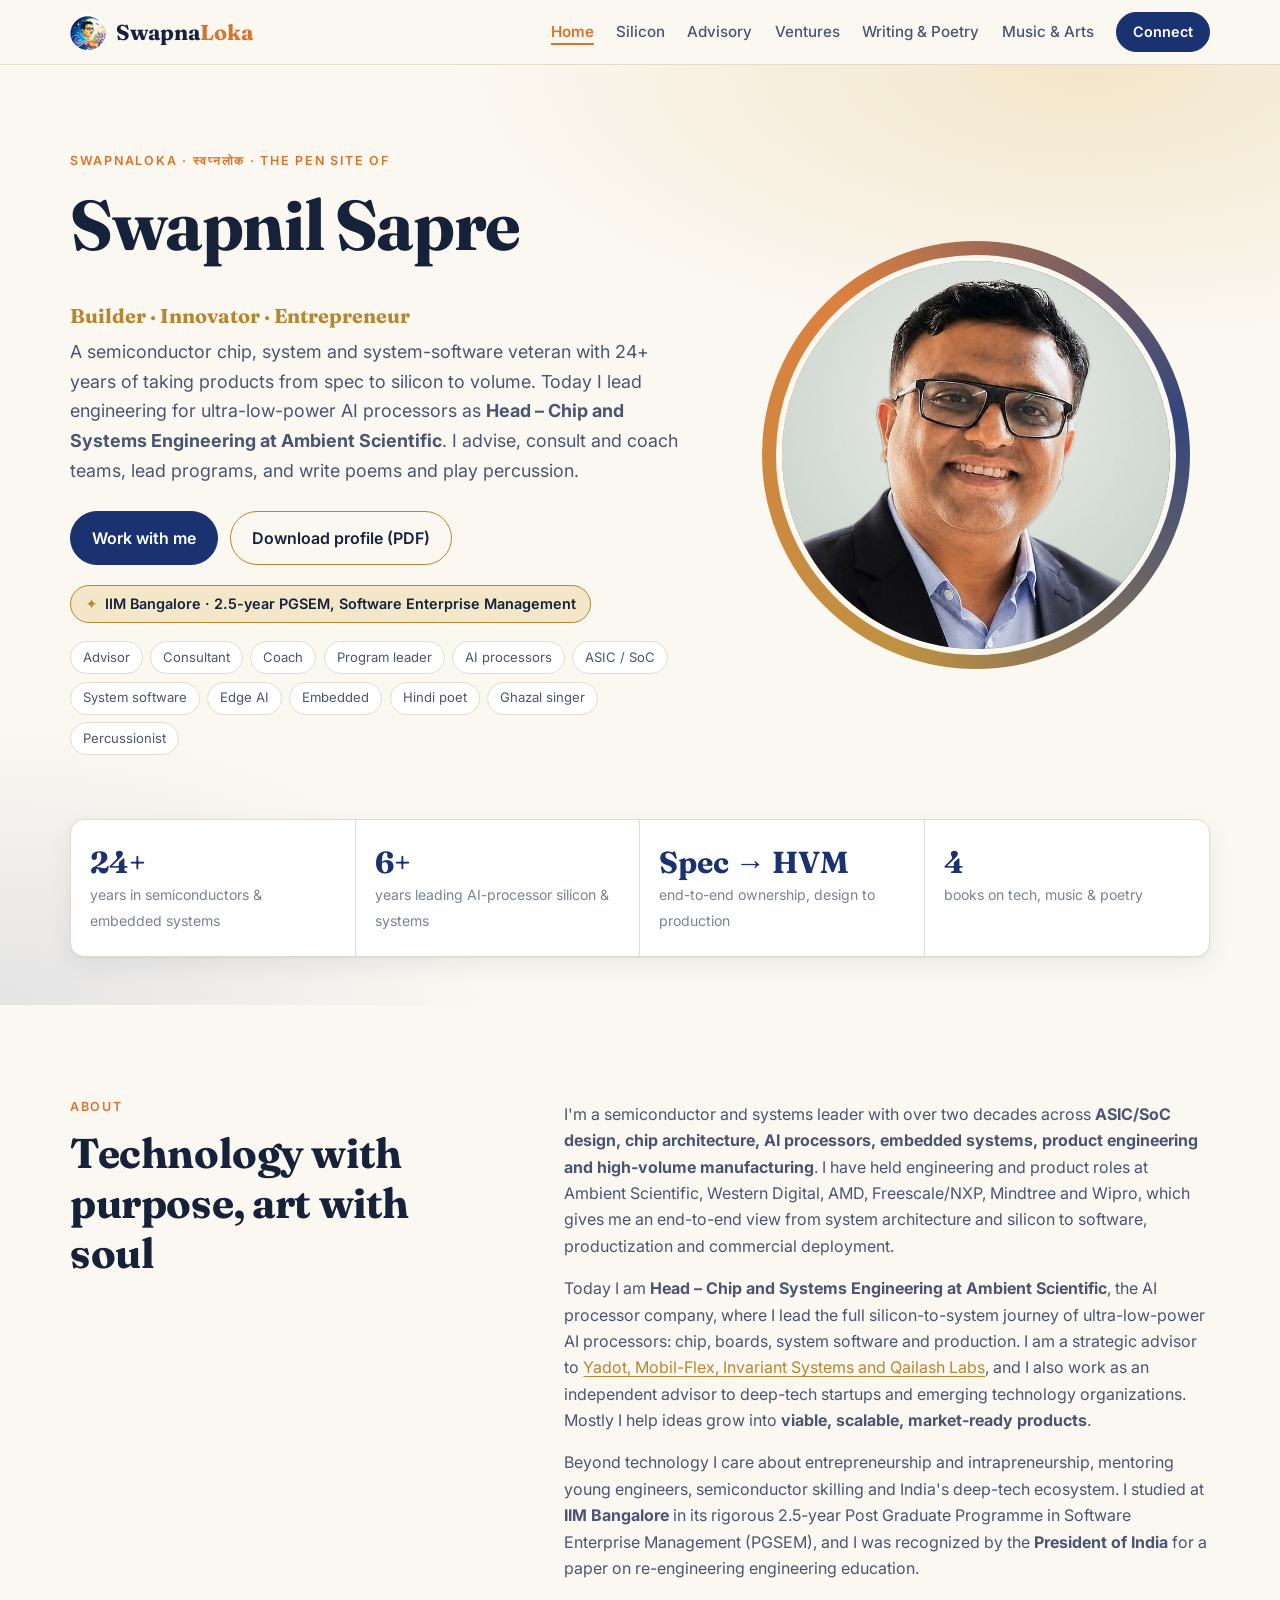
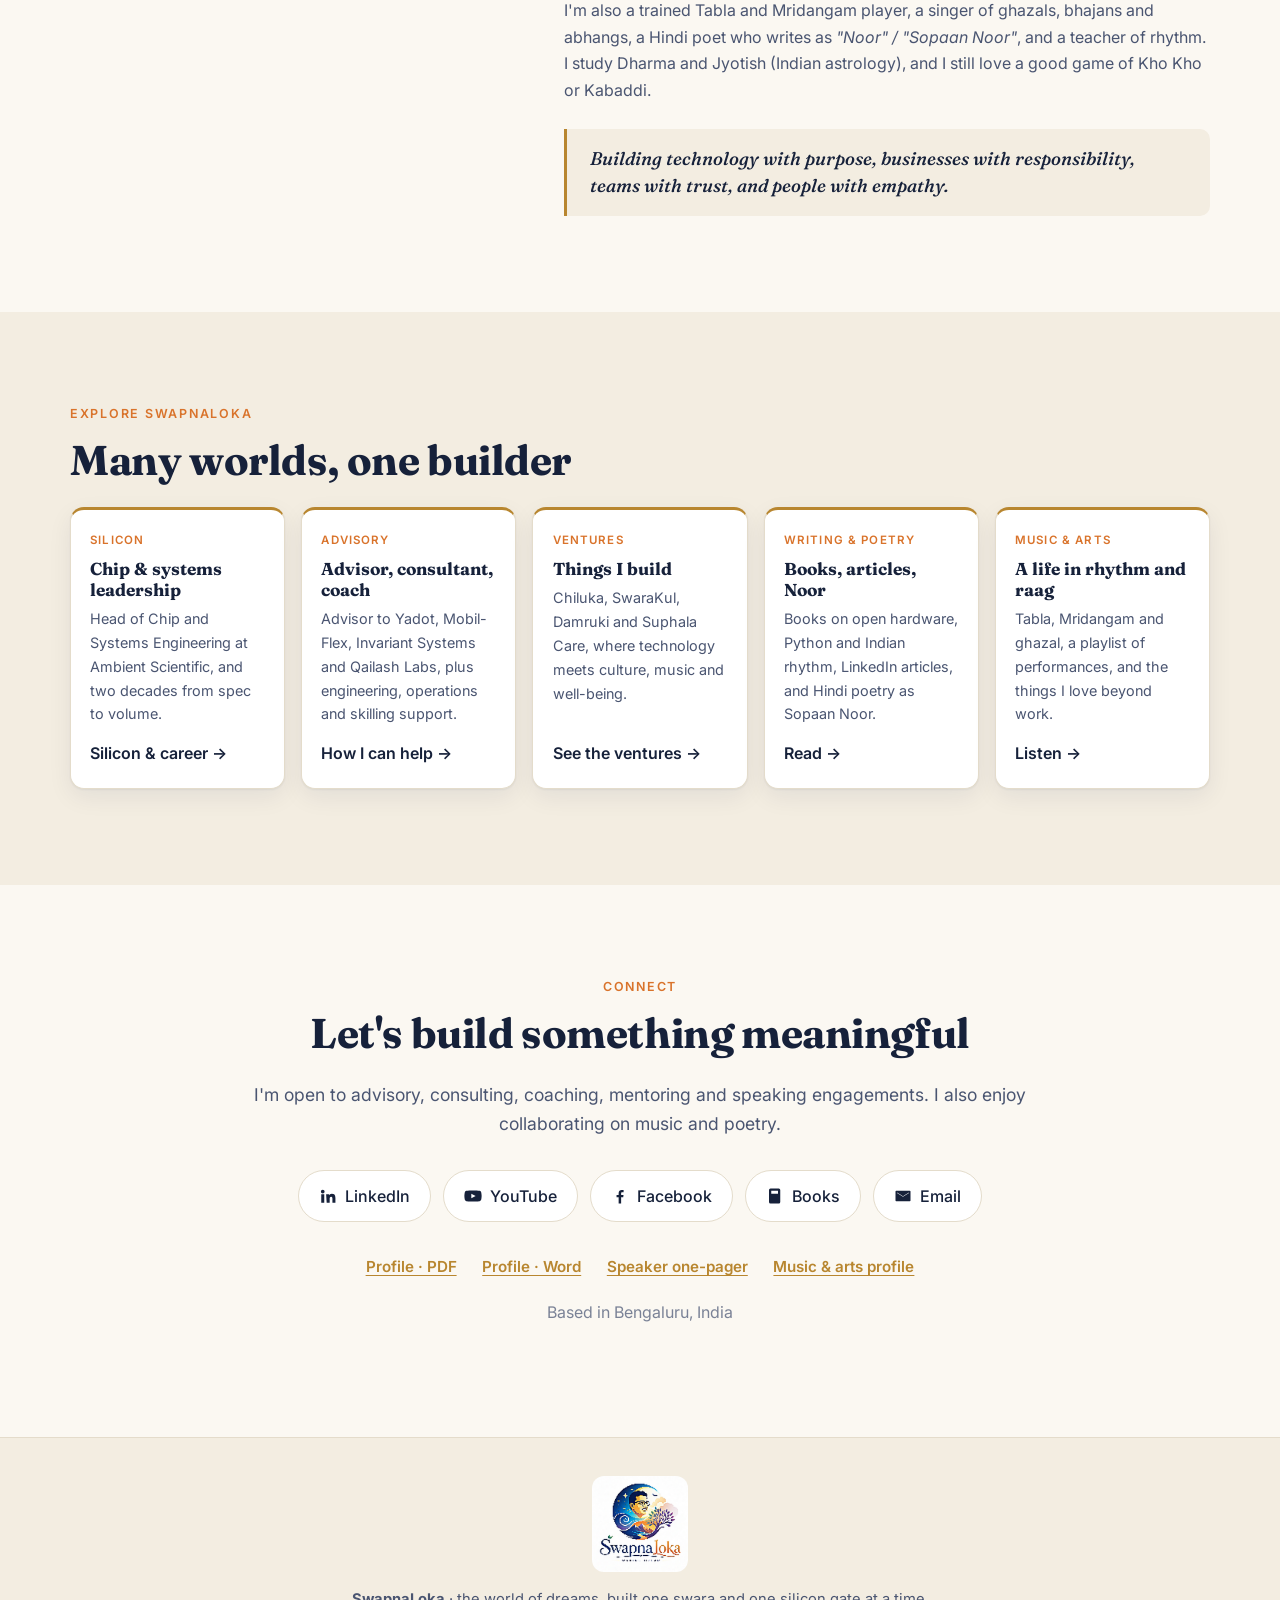
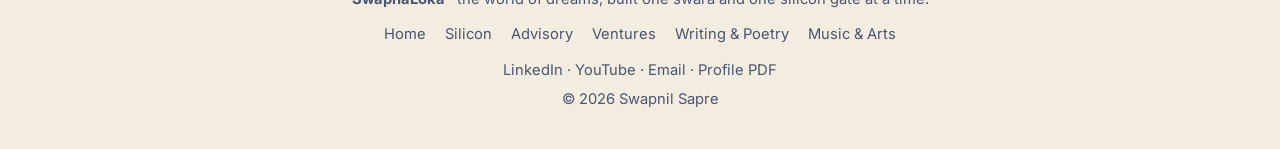
==== commit cea738b8: "Multi-page site with shared menu; advisory roles (Yadot, Mobil-Flex, Invariant Systems, Qailash Labs" ====
--- a/index.html
+++ b/index.html
@@ -4,13 +4,14 @@
 <meta charset="utf-8">
 <meta name="viewport" content="width=device-width, initial-scale=1">
 <title>SwapnaLoka · Swapnil Sapre</title>
-<meta name="description" content="SwapnaLoka — the pen site of Swapnil Sapre: builder, innovator and entrepreneur; semiconductor, embedded-systems and deep-tech AI veteran; advisor, consultant and coach; poet and percussionist.">
+<meta name="description" content="SwapnaLoka, the pen site of Swapnil Sapre: builder, innovator and entrepreneur; Head of Chip and Systems Engineering at Ambient Scientific; advisor, consultant and coach; Hindi poet and percussionist.">
 <meta property="og:title" content="SwapnaLoka · Swapnil Sapre">
-<meta property="og:description" content="Builder · Innovator · Entrepreneur. 24+ years in semiconductors, embedded systems and deep-tech AI. Advisor, coach, poet and musician.">
+<meta property="og:description" content="SwapnaLoka, the pen site of Swapnil Sapre: builder, innovator and entrepreneur; Head of Chip and Systems Engineering at Ambient Scientific; advisor, consultant and coach; Hindi poet and percussionist.">
 <meta property="og:image" content="https://swap111.github.io/profile/assets/img/share.jpg">
 <meta property="og:url" content="https://swap111.github.io/profile/">
 <meta name="twitter:card" content="summary_large_image">
 <meta property="og:type" content="profile">
+<link rel="canonical" href="https://swap111.github.io/profile/">
 <link rel="icon" type="image/png" href="assets/img/favicon.png">
 <link rel="preconnect" href="https://fonts.googleapis.com">
 <link rel="preconnect" href="https://fonts.gstatic.com" crossorigin>
@@ -37,7 +38,7 @@
 
 <header class="nav" id="top">
   <div class="wrap nav__in">
-    <a class="brand" href="#top" aria-label="SwapnaLoka home">
+    <a class="brand" href="index.html" aria-label="SwapnaLoka home">
       <img src="assets/img/favicon.png" alt="" width="36" height="36">
       <span>Swapna<em>Loka</em></span>
     </a>
@@ -45,16 +46,13 @@
       <span></span><span></span><span></span>
     </button>
     <nav id="menu" class="nav__menu">
-      <a href="#about">About</a>
-      <a href="#silicon">Silicon</a>
-      <a href="#build">Builder</a>
-      <a href="#advise">Advisory</a>
-      <a href="#journey">Journey</a>
-      <a href="#writing">Writing</a>
-      <a href="#poetry">Poetry</a>
-      <a href="#music">Music</a>
-      <a href="#beyond">Beyond</a>
-      <a href="#contact" class="btn btn--sm">Connect</a>
+      <a href="index.html" aria-current="page">Home</a>
+      <a href="silicon.html">Silicon</a>
+      <a href="advisory.html">Advisory</a>
+      <a href="ventures.html">Ventures</a>
+      <a href="writing.html">Writing &amp; Poetry</a>
+      <a href="music.html">Music &amp; Arts</a>
+      <a href="index.html#contact" class="btn btn--sm">Connect</a>
     </nav>
   </div>
 </header>
@@ -70,7 +68,7 @@
       <p class="hero__lead"><strong>Builder · Innovator · Entrepreneur</strong></p>
       <p class="hero__sub">A semiconductor chip, system and system-software veteran with 24+ years of taking products from spec to silicon to volume. Today I lead engineering for ultra-low-power AI processors as <strong>Head – Chip and Systems Engineering at Ambient Scientific</strong>. I advise, consult and coach teams, lead programs, and write poems and play percussion.</p>
       <div class="hero__cta">
-        <a class="btn" href="#contact">Work with me</a>
+        <a class="btn" href="index.html#contact">Work with me</a>
         <a class="btn btn--ghost" href="docs/SwapnaLoka_Profile_Swapnil_Sapre.pdf" download>Download profile (PDF)</a>
       </div>
       <p class="honour"><span aria-hidden="true">✦</span> IIM Bangalore · 2.5-year PGSEM, Software Enterprise Management</p>
@@ -100,7 +98,7 @@
     </div>
     <div class="prose">
       <p>I'm a semiconductor and systems leader with over two decades across <strong>ASIC/SoC design, chip architecture, AI processors, embedded systems, product engineering and high-volume manufacturing</strong>. I have held engineering and product roles at Ambient Scientific, Western Digital, AMD, Freescale/NXP, Mindtree and Wipro, which gives me an end-to-end view from system architecture and silicon to software, productization and commercial deployment.</p>
-      <p>Today I am <strong>Head – Chip and Systems Engineering at Ambient Scientific</strong>, the AI processor company, where I lead the full silicon-to-system journey of ultra-low-power AI processors: chip, boards, system software and production. I also work as an independent advisor to deep-tech startups and emerging technology organizations. Mostly I help ideas grow into <strong>viable, scalable, market-ready products</strong>.</p>
+      <p>Today I am <strong>Head – Chip and Systems Engineering at Ambient Scientific</strong>, the AI processor company, where I lead the full silicon-to-system journey of ultra-low-power AI processors: chip, boards, system software and production. I am a strategic advisor to <a href="advisory.html#associations">Yadot, Mobil-Flex, Invariant Systems and Qailash Labs</a>, and I also work as an independent advisor to deep-tech startups and emerging technology organizations. Mostly I help ideas grow into <strong>viable, scalable, market-ready products</strong>.</p>
       <p>Beyond technology I care about entrepreneurship and intrapreneurship, mentoring young engineers, semiconductor skilling and India's deep-tech ecosystem. I studied at <strong>IIM Bangalore</strong> in its rigorous 2.5-year Post Graduate Programme in Software Enterprise Management (PGSEM), and I was recognized by the <strong>President of India</strong> for a paper on re-engineering engineering education.</p>
       <p>I'm also a trained Tabla and Mridangam player, a singer of ghazals, bhajans and abhangs, a Hindi poet who writes as <em>"Noor" / "Sopaan Noor"</em>, and a teacher of rhythm. I study Dharma and Jyotish (Indian astrology), and I still love a good game of Kho Kho or Kabaddi.</p>
       <blockquote>Building technology with purpose, businesses with responsibility, teams with trust, and people with empathy.</blockquote>
@@ -108,496 +106,17 @@
   </div>
 </section>
 
-<!-- SILICON: AMBIENT SCIENTIFIC -->
-<section id="silicon" class="section silicon">
+<!-- EXPLORE -->
+<section id="explore" class="section section--tint">
   <div class="wrap">
-    <p class="eyebrow">Now · Silicon to system</p>
-    <h2>Leading AI-processor engineering at <span class="gold">Ambient Scientific</span></h2>
-    <p class="section__lead">Since 2020 I have led engineering at Ambient Scientific, <em>the AI processor company</em>. My teams take ultra-low-power AI processors from specification to GDS2, through first silicon and system software, to customer boards and high-volume production. That is one owner across chip, system and software, working with partners around the world.</p>
-    <div class="silicon__band">
-      <div><b>Spec → GDS2</b><span>chip definition, design and verification</span></div>
-      <div><b>Silicon → System</b><span>bring-up, boards, validation</span></div>
-      <div><b>SDK &amp; firmware</b><span>system software for AI developers</span></div>
-      <div><b>Tape-out → HVM</b><span>wafer sort, OSAT, packaging, volume</span></div>
-    </div>
-    <div class="cards cards--3 silicon__cards">
-      <article class="card card--line">
-        <span class="card__tag">Semiconductor chip</span>
-        <h3>AI SoC, spec to silicon</h3>
-        <p>Implementor and product system architect for complex AI SoC and CPU prototypes. I own pre- and post-silicon verification and validation, through to final productization.</p>
-      </article>
-      <article class="card card--line">
-        <span class="card__tag">System &amp; system software</span>
-        <h3>Platform-first engineering</h3>
-        <p>Hardware, software, design, verification and validation are aligned around one platform and prototype approach, using FPGA, embedded machines and algorithms. Every SDK release ships with test, evaluation and customer boards.</p>
-      </article>
-      <article class="card card--line">
-        <span class="card__tag">Edge AI enablement</span>
-        <h3>Opening silicon to developers</h3>
-        <p>I built an end-to-end validation methodology from scratch for always-on audio wake-word and image/video modules. It opened the platform to ML and AI application developers.</p>
-      </article>
-      <article class="card card--line">
-        <span class="card__tag">Production &amp; operations</span>
-        <h3>Tape-out to volume</h3>
-        <p>Test vectors for wafer and die sort, characterization and qualification. Foundry and wafer operations, OSAT, assembly and packaging, then high-volume manufacturing with cost optimization.</p>
-      </article>
-      <article class="card card--line">
-        <span class="card__tag">Global leadership</span>
-        <h3>Teams that ship</h3>
-        <p>I lead cross-functional chip, system and software teams and work with foundry, packaging and customer partners around the world. The goal is a dependable path from prototype to product.</p>
-      </article>
-      <article class="card card--line">
-        <span class="card__tag">Before Ambient</span>
-        <h3>Two decades of silicon</h3>
-        <p>Flash-storage SoCs and product lines at Western Digital (SD, microSD, SSD, NVMe, with live demos at MWC and COMPUTEX), plus Fusion SoC verification at AMD and ARM validation at Freescale.</p>
-      </article>
-    </div>
-  </div>
-</section>
-
-<!-- BUILDER -->
-<section id="build" class="section section--tint">
-  <div class="wrap">
-    <p class="eyebrow">Builder · Innovator · Entrepreneur</p>
-    <h2>Things I build</h2>
-    <p class="section__lead">I learn by shipping. Alongside silicon programs, I start and grow ventures where technology meets culture, music, learning and well-being.</p>
-    <div class="cards cards--4">
-      <article class="card">
-        <span class="card__tag">Culture-tech</span>
-        <h3>Chiluka</h3>
-        <p>A dharmic companion for the family: tradition, faithfully told. Includes a paid "Ask Chiluka" guidance service and an installable app.</p>
-        <a class="card__link" href="https://chiluka.online" target="_blank" rel="noopener">chiluka.online →</a>
-      </article>
-      <article class="card">
-        <span class="card__tag">Music-tech</span>
-        <h3>SwaraKul</h3>
-        <p>A lineage-centred platform connecting students with gurus of Indian classical music. Its motto is <em>"Every swara counts."</em></p>
-        <a class="card__link" href="https://swarakul.online" target="_blank" rel="noopener">swarakul.online →</a>
-      </article>
-      <article class="card">
-        <span class="card__tag">Music education</span>
-        <h3>Damruki</h3>
-        <p>School of Rhythm and Seven Swaras, formerly Rhythm Seven. It teaches Hindustani and Carnatic music and percussion to learners from many backgrounds.</p>
-        <a class="card__link" href="#damruki">About Damruki →</a>
-      </article>
-      <article class="card">
-        <span class="card__tag">Health &amp; wellness</span>
-        <h3>Suphala Care</h3>
-        <p>Holistic nutrition and wellness practice led by Dr Suguna Sapre, with the SuViva wellness network around it.</p>
-        <a class="card__link" href="#suphala">About Suphala Care →</a>
-      </article>
-    </div>
-
-    <h3 class="sub">Ventures in focus</h3>
-    <div class="focus">
-      <article class="focus__item" id="damruki">
-        <div class="focus__head">
-          <span class="focus__mark focus__mark--drum" aria-hidden="true">
-            <svg viewBox="0 0 48 48"><path d="M8 10h32l-10 14 10 14H8l10-14z" fill="none" stroke="currentColor" stroke-width="2.6" stroke-linejoin="round"/><circle cx="24" cy="24" r="2.6" fill="currentColor"/></svg>
-          </span>
-          <div>
-            <span class="card__tag">Founder · Artist · Teacher</span>
-            <h3>Damruki</h3>
-            <p class="focus__sub">School of Rhythm and Seven Swaras (formerly Rhythm Seven)</p>
-          </div>
-        </div>
-        <p>Damruki teaches Indian classical music, both Hindustani and Carnatic, and percussion to children and adults from many cultures and professions. It treats music as a language, percussion as both science and art, and practice as a path to Nada Yoga, the union of sound and consciousness.</p>
-        <ul class="ticks">
-          <li><b>Percussion:</b> Tabla and Mridangam, plus the instrument that best suits each learner's style and repertoire</li>
-          <li><b>Styles explored:</b> Khayal, Dhrupad, Prabandh Gayaki, Bhajan, Kirtan, Ghazal, Qawwali, folk, and accompaniment for dance</li>
-          <li><b>Personal learning paths:</b> a taalim and practice routine for each student, with workshops, concerts and performance tours</li>
-          <li><b>Music for well-being:</b> rhythmic cycles, melody and improvisation used for calm, focus and personal growth</li>
-          <li><b>Community:</b> Kavi Sammelans, festivals, TV features such as the Thyagaraja–Purandaradasa Aradhana, and the <em>Bansuri Beats</em> series</li>
-        </ul>
-        <div class="focus__links">
-          <a class="btn btn--sm" href="https://www.youtube.com/channel/UCmxNMod3-gjRFG-OuT9vwgw" target="_blank" rel="noopener">Damruki on YouTube</a>
-          <a href="#music">Watch Bansuri Beats ↓</a>
-        </div>
-      </article>
-
-      <article class="focus__item" id="suphala">
-        <div class="focus__head">
-          <img class="focus__mark" src="assets/img/suphala_logo.png" alt="Suphala Care logo" width="64" height="64">
-          <div>
-            <span class="card__tag">Co-builder · Technology &amp; growth</span>
-            <h3>Suphala Care</h3>
-            <p class="focus__sub">Holistic Nutrition &amp; Wellness Solutions</p>
-          </div>
-        </div>
-        <p>Suphala Care is the nutrition and wellness practice of <strong>Dr Suguna Sapre</strong>, a nutritionist with a PhD in renal nutrition. It builds personal food plans around each family's needs, tastes and traditional Indian kitchen. I build and run its digital platform, from the website and online booking to programmes and the SuViva network, and help shape its growth.</p>
-        <ul class="ticks">
-          <li><b>Who it helps:</b> healthy weight, women's health at every stage, kids and toddlers, senior citizens</li>
-          <li><b>Chronic conditions:</b> diabetes, heart health, hypertension and kidney care</li>
-          <li><b>How it works:</b> health assessment, then a personal plan, holistic guidance on activity, sleep and stress, and regular follow-ups</li>
-          <li><b>SuViva:</b> a network of complementary practitioners (yoga, Ayurveda, counselling, physiotherapy, lactation) plus free wellness tools. Suphala Care plans the food; SuViva supports everything around it.</li>
-        </ul>
-        <div class="focus__links">
-          <a class="btn btn--sm" href="https://suphalacare.com" target="_blank" rel="noopener">suphalacare.com</a>
-          <a href="https://suphalacare.com/suviva/" target="_blank" rel="noopener">Explore SuViva →</a>
-        </div>
-      </article>
-    </div>
-    <div class="cards cards--3 cards--quiet">
-      <div class="card">
-        <h4>Silicon to product</h4>
-        <p>Took edge-AI SoC and CPU prototypes through validation, tape-out, wafer sort, OSAT and production ramp.</p>
-      </div>
-      <div class="card">
-        <h4>World firsts on stage</h4>
-        <p>Built proof-of-concept products for MWC 2018/2019 and COMPUTEX 2019, including a 1 TB SD card and the first SD-form-factor NVMe card.</p>
-      </div>
-      <div class="card">
-        <h4>Open hardware</h4>
-        <p>An early voice for open hardware in India, as an author and speaker at FOSS.IN.</p>
-      </div>
-    </div>
-  </div>
-</section>
-
-<!-- ADVISORY -->
-<section id="advise" class="section">
-  <div class="wrap">
-    <p class="eyebrow">Advisory · Consulting · Coaching</p>
-    <h2>How I can help</h2>
-    <div class="cards cards--2">
-      <article class="card card--line">
-        <h3>Deep-tech &amp; semiconductor advisory</h3>
-        <ul class="ticks">
-          <li>Product prototyping and early FPGA work with clear PPA trade-offs</li>
-          <li>Chip development, tape-out readiness and production operations</li>
-          <li>Edge-AI silicon and platform strategy, SDK-first thinking</li>
-          <li>Extreme-environment microelectronics, such as cryogenic readout ICs</li>
-        </ul>
-      </article>
-      <article class="card card--line">
-        <h3>Strategy for startups &amp; services firms</h3>
-        <ul class="ticks">
-          <li>Deep-tech go-to-market and customer acquisition</li>
-          <li>Learning and development strategy for engineering organizations</li>
-          <li>Program management: spec, schedule, risk and execution</li>
-          <li>Non-tech ventures in art, music and wellness</li>
-        </ul>
-      </article>
-      <article class="card card--line">
-        <h3>Coaching &amp; mentoring</h3>
-        <ul class="ticks">
-          <li>Engineers moving into architecture, product or leadership roles</li>
-          <li>Founders turning a technical idea into a product and a business</li>
-          <li>Part-time faculty in deep tech, semiconductors, embedded systems and AI</li>
-        </ul>
-      </article>
-      <article class="card card--line">
-        <h3>Speaking</h3>
-        <ul class="ticks">
-          <li>PPA as a product decision: architecting edge-AI silicon</li>
-          <li>Spec to silicon to volume: lessons from building AI processors</li>
-          <li>Bring-up and verification that catch real integration bugs</li>
-          <li>Open hardware and India's deep-tech ecosystem</li>
-          <li>Skilling the next generation of semiconductor engineers</li>
-        </ul>
-      </article>
-    </div>
-
-    <h3 class="sub">Core expertise</h3>
-    <ul class="skills">
-      <li>ASIC / SoC / VLSI: spec to GDS</li>
-      <li>Pre- &amp; post-silicon verification and validation</li>
-      <li>Tape-out to production: wafer sort, OSAT, packaging</li>
-      <li>High-volume manufacturing and cost optimization</li>
-      <li>Embedded bring-up and SDK releases</li>
-      <li>FPGA prototyping on Intel and Xilinx</li>
-      <li>RISC-V and ARM platforms</li>
-      <li>Power, performance and thermal optimization</li>
-      <li>Board design: test, evaluation and customer boards</li>
-      <li>Characterization, qualification and reliability</li>
-      <li>Storage: SSD, SD/microSD, NVMe, UFS, USB</li>
-      <li>Product line and program management</li>
-    </ul>
-  </div>
-</section>
-
-<!-- JOURNEY -->
-<section id="journey" class="section section--tint">
-  <div class="wrap">
-    <p class="eyebrow">Journey</p>
-    <h2>Career at a glance</h2>
-    <ol class="timeline">
-      <li>
-        <span class="tl__when">2026 – now</span>
-        <div><h4>Consultant &amp; Advisor <small>· Independent</small></h4>
-        <p>Part-time engagements in FPGA prototyping, deep-tech GTM, AI vision chips, cryogenic ICs, AR/VR learning, and teaching.</p></div>
-      </li>
-      <li>
-        <span class="tl__when">2020 – now</span>
-        <div><h4>Head – Chip and Systems Engineering <small>· Ambient Scientific</small></h4>
-        <p>Leads the full silicon-to-system lifecycle of ultra-low-power AI processors for <em>the AI processor company</em>: chip spec to GDS2, pre- and post-silicon verification and validation, bring-up and embedded systems, SDK and system software, boards, and tape-out to high-volume production. <a href="#silicon">More →</a></p></div>
-      </li>
-      <li>
-        <span class="tl__when">2012 – 2020</span>
-        <div><h4>System Architect, Technologist &amp; Product Line Manager <small>· Western Digital</small></h4>
-        <p>Flash-storage products (SD, microSD, SSD, NVMe), from SoC architecture to certified shipping product. Ran the SD/microSD product line.</p></div>
-      </li>
-      <li>
-        <span class="tl__when">2011 – 2012</span>
-        <div><h4>Senior Design Engineer <small>· AMD</small></h4>
-        <p>Fusion SoC verification. Led the global graphics OVC and verified the DDR3 PHY DFx.</p></div>
-      </li>
-      <li>
-        <span class="tl__when">2007 – 2011</span>
-        <div><h4>Module Lead <small>· Mindtree</small></h4>
-        <p>DMA controller architecture, a configurable SoC verification platform, and DO-254 IP. Clients included Intel and Nokia.</p></div>
-      </li>
-      <li>
-        <span class="tl__when">2006 – 2007</span>
-        <div><h4>Design Engineer <small>· Freescale (NXP)</small></h4>
-        <p>ARM platform SoC verification. Received the "BRAVO" award for the ARM validation suite.</p></div>
-      </li>
-      <li>
-        <span class="tl__when">2004 – 2006</span>
-        <div><h4>Project Engineer <small>· Wipro</small></h4>
-        <p>IEEE 1394 FireWire and SATA IP, plus DO-254 aircraft-engine control IP.</p></div>
-      </li>
-      <li>
-        <span class="tl__when">2002 – 2004</span>
-        <div><h4>Lecturer &amp; Embedded Developer <small>· PCCE Goa, Infocorp</small></h4>
-        <p>Taught VLSI and embedded systems, and built embedded products.</p></div>
-      </li>
-    </ol>
-
-    <div class="grid-2 edu">
-      <div>
-        <h3 class="sub">Education</h3>
-        <ul class="plain">
-          <li><b>M.S., VLSI CAD</b> — Manipal University</li>
-          <li><b>PGSEM, Software Enterprise Management</b> — IIM Bangalore · rigorous 2.5-year programme</li>
-          <li><b>DLP, Embedded Systems</b> — IIT Bombay (Powai)</li>
-          <li><b>PG Diploma, VLSI</b> — Bitmapper Integration Technologies</li>
-          <li><b>B.E., Electronics &amp; Telecom</b> — BIT Durg</li>
-        </ul>
-      </div>
-      <div>
-        <h3 class="sub">Papers, talks, reviewing &amp; honours</h3>
-        <ul class="plain">
-          <li>SNUG 2007: constrained-random verification methodology</li>
-          <li>IPESC '09, Grenoble: configurable SoC methodology</li>
-          <li>ICWET '11: universal DMA controller</li>
-          <li>FOSS.IN '09: VLSI ecosystem and open hardware</li>
-          <li>Reviewer for IEEE VLSI Design &amp; Technology Symposium and DAC 2010</li>
-          <li><span class="gold">Recognized by the President of India</span> for a paper on re-engineering engineering education</li>
-        </ul>
-      </div>
-    </div>
-  </div>
-</section>
-
-<!-- WRITING -->
-<section id="writing" class="section">
-  <div class="wrap">
-    <p class="eyebrow">Writing</p>
-    <h2>Books you can hold</h2>
-    <p class="section__lead">I write technical guides for engineers, a course book on rhythm, and Hindi verse under the pen name <em>Noor</em> / <em>Sopaan Noor</em>. Click a cover to buy it on Amazon.</p>
-    <div class="shelf">
-      <a class="cover" href="https://www.amazon.in/dp/1300339861" target="_blank" rel="noopener">
-        <img src="assets/img/books/open_hardware.jpg" alt="Cover: Nuts and Bolts of Open Hardware" width="352" height="500" loading="lazy">
-        <span class="cover__kind">Technology · 2012</span>
-        <h4>Nuts and Bolts of Open Hardware</h4>
-        <span class="cover__buy">Buy on Amazon →</span>
-      </a>
-      <a class="cover" href="https://www.amazon.in/dp/1300339403" target="_blank" rel="noopener">
-        <img src="assets/img/books/python.jpg" alt="Cover: Python, a Kid's and Hardware Engineer's Perspective" width="352" height="500" loading="lazy">
-        <span class="cover__kind">Technology · 2012</span>
-        <h4>Python: a Kid's and Hardware Engineer's Perspective</h4>
-        <span class="cover__buy">Buy on Amazon →</span>
-      </a>
-      <a class="cover" href="https://www.amazon.in/dp/1365588254" target="_blank" rel="noopener">
-        <img src="assets/img/books/indian_music_rhythms.jpg" alt="Cover: Understanding Indian Music through Rhythms" width="333" height="500" loading="lazy">
-        <span class="cover__kind">Music · 2016</span>
-        <h4>Understanding Indian Music through Rhythms</h4>
-        <span class="cover__buy">Buy on Amazon →</span>
-      </a>
-      <a class="cover" href="https://www.amazon.in/s?i=stripbooks&amp;rh=p_27%3ASwapnil%2BSapre" target="_blank" rel="noopener">
-        <img src="assets/img/books/noorana.jpg" alt="Cover: नूराना, भाव संग्रह, by Sopaan Noor" width="189" height="267" loading="lazy">
-        <span class="cover__kind">Hindi poetry</span>
-        <h4>Noorana</h4>
-        <span class="cover__buy">Find on Amazon →</span>
-      </a>
-    </div>
-    <p class="shelf__next"><span>In progress</span> <b lang="hi">चुस्की</b> · <em>Chuski</em>, a new collection of Hindi poetry by Sopaan Noor</p>
-    <p class="center"><a class="btn btn--ghost" href="https://www.amazon.in/s?i=stripbooks&amp;rh=p_27%3ASwapnil%2BSapre&amp;ref=dp_byline_sr_book_1" target="_blank" rel="noopener">All books by Swapnil Sapre on Amazon →</a></p>
-
-    <h3 class="sub">From my LinkedIn desk</h3>
-    <div class="articles">
-      <a class="article" href="https://www.linkedin.com/pulse/%E0%A4%AE%E0%A4%97-%E0%A4%89%E0%A4%A1%E0%A4%B2-%E0%A4%86%E0%A4%95%E0%A4%B6-when-small-transcends-infinite-swapnil-sapre-qerzc" target="_blank" rel="noopener">
-        <span class="article__art article__art--dharma" aria-hidden="true"><span lang="mr">मुंगी उडाली आकाशी</span></span>
-        <div class="article__body">
-          <span class="card__tag">Article · Wisdom &amp; technology · Nov 2026</span>
-          <h4><span lang="mr">मुंगी उडाली आकाशी</span>: When the Small Transcends the Infinite</h4>
-          <p>Sant Muktabai's abhang about the ant that swallowed the sun, read as a lesson for how tiny edge chips and small teams can do the impossible.</p>
-        </div>
-      </a>
-      <a class="article" href="https://www.linkedin.com/pulse/how-select-right-ai-model-your-edge-hardware-swapnil-sapre-kclqc" target="_blank" rel="noopener">
-        <span class="article__art article__art--ai" aria-hidden="true"><span>Edge&nbsp;AI</span></span>
-        <div class="article__body">
-          <span class="card__tag">Article · Edge AI · Nov 2026</span>
-          <h4>How to Select the Right AI Model for Your Edge Hardware</h4>
-          <p>A practical framework that weighs accuracy, latency, power, memory and cost when choosing a model for a microcontroller-class device.</p>
-        </div>
-      </a>
-      <a class="article" href="https://www.linkedin.com/pulse/sdk-first-thinking-building-developer-friendly-ai-platforms-sapre-rt2mc" target="_blank" rel="noopener">
-        <span class="article__art article__art--sdk" aria-hidden="true"><span>{ SDK }</span></span>
-        <div class="article__body">
-          <span class="card__tag">Article · Platforms · Nov 2026</span>
-          <h4>SDK-First Thinking: Building Developer-Friendly AI Platforms</h4>
-          <p>Why the SDK, not the silicon spec sheet, decides whether developers adopt an AI chip, and how to design for it from day one.</p>
-        </div>
-      </a>
-    </div>
-
-    <div class="posts">
-      <h4>Recent posts: notes from the verification bench</h4>
-      <ul>
-        <li><a href="https://www.linkedin.com/posts/swapnils29_mixed-width-buses-activity-7529955596666667008-KKdB" target="_blank" rel="noopener">Mixed-width buses: 64-bit AXI to 32-bit AHB lane mapping</a></li>
-        <li><a href="https://www.linkedin.com/posts/swapnils29_trading-cycle-for-confidence-activity-7529218427958296576-vjc6" target="_blank" rel="noopener">Trading cycles for confidence: fast vs full CPU regressions</a></li>
-        <li><a href="https://www.linkedin.com/posts/swapnils29_building-a-testbench-standard-library-activity-7529017080029941760-FX2_" target="_blank" rel="noopener">Building a testbench standard library</a></li>
-        <li><a href="https://www.linkedin.com/posts/swapnils29_register-offset-change-management-activity-7528506100346888192-Mo20" target="_blank" rel="noopener">Register offset change management in a SoC CSR map</a></li>
-        <li><a href="https://www.linkedin.com/posts/swapnils29_tests-that-actually-catch-integration-bugs-activity-7527781243174670336-4UKP" target="_blank" rel="noopener">Tests that actually catch integration bugs</a></li>
-      </ul>
-    </div>
-
-    <div class="newsletter">
-      <div>
-        <h3>Follow along on LinkedIn</h3>
-        <p>Every week I write about edge AI, SDK-first platforms and verification craft, and sometimes about what a saint's verse can teach engineers.</p>
-      </div>
-      <a class="btn" href="https://www.linkedin.com/in/swapnils29/" target="_blank" rel="noopener">Follow on LinkedIn</a>
-    </div>
-  </div>
-</section>
-
-<!-- POETRY -->
-<section id="poetry" class="section section--tint poetry">
-  <div class="wrap grid-2">
-    <div>
-      <p class="eyebrow">Hindi poetry · <span lang="hi">हिंदी काव्य</span></p>
-      <h2><span lang="hi" class="deva">नूर</span> <small>Noor · Sopaan Noor</small></h2>
-      <p class="poetry__tag" lang="hi">शब्दों में सुर, सुरों में शब्द।</p>
-      <p class="muted">Rhythm in words, words in rhythm.</p>
-      <a class="poetry__book" href="https://www.amazon.in/s?i=stripbooks&amp;rh=p_27%3ASwapnil%2BSapre" target="_blank" rel="noopener">
-        <img src="assets/img/books/noorana.jpg" alt="Cover: नूराना, भाव संग्रह, by Sopaan Noor" width="189" height="267" loading="lazy">
-        <span><b lang="hi">नूराना</b> · भाव संग्रह<br><small>by Sopaan Noor · Find on Amazon →</small></span>
-      </a>
-      <p class="poetry__next">Next: <b lang="hi">चुस्की</b> (Chuski), a collection now in progress.</p>
-    </div>
-    <div class="prose">
-      <p>If rhythm is my first instrument, words are my second. I write in Hindi as <strong>"Noor"</strong> (light) and <strong>"Sopaan Noor"</strong> (steps of light). My ghazals, nazms, geet and bhajans are about love, longing, devotion, family, Dharma and the quiet joy of ordinary days.</p>
-      <p>For promoting Hindi literature I have been honoured as a <strong>"Literary Colonel"</strong>. I organize <strong>Kavi Sammelans</strong> and poetry ensembles where poets, singers and musicians share one stage, and I often set my own verse to tune and taal.</p>
-      <div class="poetry__grid">
-        <div><b lang="hi">नूराना</b><span>Noorana: a bhaav sangrah, a collection of feelings in verse</span></div>
-        <div><b lang="hi">ग़ज़ल · नज़्म</b><span>Ghazals and nazms, often set to tune and sung in my own voice</span></div>
-        <div><b lang="hi">राम गुंजन</b><span>Raam Gunjan: 11 bhajans to Shri Rama, written, composed and sung by me</span></div>
-        <div><b lang="hi">कवि सम्मेलन</b><span>Kavi Sammelans: hosting and reciting at poetry evenings</span></div>
-      </div>
-    </div>
-  </div>
-</section>
-
-<!-- MUSIC -->
-<section id="music" class="section section--dark">
-  <div class="wrap">
-    <div class="grid-2 music__top">
-      <div>
-        <p class="eyebrow">Music &amp; arts</p>
-        <h2>A life in rhythm and raag</h2>
-        <ul class="chips chips--dark">
-          <li>Tabla</li><li>Mridangam</li><li>Ghazal singer</li><li>Composer</li><li>Teacher</li>
-        </ul>
-        <figure class="music__photo">
-          <img src="assets/img/swapnil_tabla.jpg" alt="Swapnil Sapre playing the tabla, in traditional dhoti and angavastram" width="801" height="530" loading="lazy">
-        </figure>
-        <p><a class="btn btn--light" href="docs/Swapnil_Profile_Music_and_Arts.pdf" target="_blank" rel="noopener">Read the music &amp; arts profile</a></p>
-      </div>
-      <div class="prose">
-        <p>I started Tabla at six in Bhopal under Shri Sanjay Mishra. I then completed a 10-year course at Indira Kala Sangeet Vishwavidyalaya, Khairagarh, trained for five years in Pune with Shri Suresh Samant, and have studied for the last 15 years with <strong>Dr. Aneesh Pradhan</strong>. In Bengaluru I trained in <strong>Mridangam</strong> under the late Vidwan Dr. Nandyala Ramamurthy.</p>
-        <p>I also <strong>sing</strong>. Ghazal is especially close to my heart, both the classic poets and my own verse. I sing bhajans, abhangs and kirtans too. I have accompanied vocal and instrumental artists and Kathak, Bharatanatyam and contemporary dance.</p>
-      </div>
-    </div>
-
-    <h3 class="sub">India's diverse repertoire</h3>
-    <div class="repertoire">
-      <div><b>Ghazal &amp; Nazm</b><span>Sung and accompanied; also my own ghazals as "Noor"</span></div>
-      <div><b>Khayal · Dhrupad · Prabandh</b><span>Hindustani classical, accompanied on Tabla</span></div>
-      <div><b>Carnatic kritis</b><span>Thyagaraja, Purandaradasa and more, on Mridangam</span></div>
-      <div><b>Bhajan · Kirtan · Abhang</b><span>Hindi, Marathi and Kannada devotional songs, including Raam Gunjan</span></div>
-      <div><b>Qawwali &amp; Sufi</b><span>Rhythm-led, joyous ensemble music</span></div>
-      <div><b>Folk &amp; film</b><span>Folk forms and Hindi film classics, re-imagined with flute</span></div>
-    </div>
-
-    <h3 class="sub">Watch: Bansuri Beats, by Damruki</h3>
-    <p class="muted-dark">Flute with Tabla and Mridangam, from Thyagaraja to Bollywood. Pick a mood:</p>
-    <div class="vfilter" role="tablist" aria-label="Filter videos">
-      <button class="on" data-f="all">All</button>
-      <button data-f="carnatic">Carnatic</button>
-      <button data-f="devotional">Devotional</button>
-      <button data-f="film">Film &amp; light</button>
-    </div>
-    <div class="vgrid">
-      <a class="vid" data-c="carnatic" href="https://www.youtube.com/watch?v=r0wbfLMLa5c" target="_blank" rel="noopener"><img src="https://i.ytimg.com/vi/r0wbfLMLa5c/mqdefault.jpg" alt="" loading="lazy" width="320" height="180"><span>Vandanamu Raghunandana · Thyagaraja</span></a>
-      <a class="vid" data-c="carnatic" href="https://www.youtube.com/watch?v=AAchymfDH0k" target="_blank" rel="noopener"><img src="https://i.ytimg.com/vi/AAchymfDH0k/mqdefault.jpg" alt="" loading="lazy" width="320" height="180"><span>Tamboori Meetidava · Purandaradasa</span></a>
-      <a class="vid" data-c="carnatic" href="https://www.youtube.com/watch?v=2qTV9jUN8ck" target="_blank" rel="noopener"><img src="https://i.ytimg.com/vi/2qTV9jUN8ck/mqdefault.jpg" alt="" loading="lazy" width="320" height="180"><span>Thyagaraja &amp; Purandaradasa Aradhana · on TV</span></a>
-      <a class="vid" data-c="carnatic devotional" href="https://www.youtube.com/watch?v=YYLcHusB3hE" target="_blank" rel="noopener"><img src="https://i.ytimg.com/vi/YYLcHusB3hE/mqdefault.jpg" alt="" loading="lazy" width="320" height="180"><span>Sri Krishna Bhakti Manjari</span></a>
-      <a class="vid" data-c="devotional" href="https://www.youtube.com/watch?v=jdriHmIp2lM" target="_blank" rel="noopener"><img src="https://i.ytimg.com/vi/jdriHmIp2lM/mqdefault.jpg" alt="" loading="lazy" width="320" height="180"><span>Shri Rama Bhakti Manjari · Rama Navami</span></a>
-      <a class="vid" data-c="devotional" href="https://www.youtube.com/watch?v=urRtDYrUME0" target="_blank" rel="noopener"><img src="https://i.ytimg.com/vi/urRtDYrUME0/mqdefault.jpg" alt="" loading="lazy" width="320" height="180"><span>Ganesha Bhakti Manjari</span></a>
-      <a class="vid" data-c="devotional" href="https://www.youtube.com/watch?v=LrTO6T0pX3I" target="_blank" rel="noopener"><img src="https://i.ytimg.com/vi/LrTO6T0pX3I/mqdefault.jpg" alt="" loading="lazy" width="320" height="180"><span>Saja Lo Ghar Ko Gulshan Sa · Awadh Mein Ram Aaye Hain</span></a>
-      <a class="vid" data-c="devotional" href="https://www.youtube.com/watch?v=Fo-bTWnMPvw" target="_blank" rel="noopener"><img src="https://i.ytimg.com/vi/Fo-bTWnMPvw/mqdefault.jpg" alt="" loading="lazy" width="320" height="180"><span>Prabhu Ramchandra Ke Doota</span></a>
-      <a class="vid" data-c="devotional" href="https://www.youtube.com/watch?v=vykZ6BQkTno" target="_blank" rel="noopener"><img src="https://i.ytimg.com/vi/vykZ6BQkTno/mqdefault.jpg" alt="" loading="lazy" width="320" height="180"><span>Nighalo Mi Gheun Datta Chi Palaki · Marathi</span></a>
-      <a class="vid" data-c="devotional" href="https://www.youtube.com/watch?v=S_NhbtTwQXA" target="_blank" rel="noopener"><img src="https://i.ytimg.com/vi/S_NhbtTwQXA/mqdefault.jpg" alt="" loading="lazy" width="320" height="180"><span>Bramha Shodhile Bramhanda Milale · Marathi</span></a>
-      <a class="vid" data-c="film" href="https://www.youtube.com/watch?v=ds10TpTFPF0" target="_blank" rel="noopener"><img src="https://i.ytimg.com/vi/ds10TpTFPF0/mqdefault.jpg" alt="" loading="lazy" width="320" height="180"><span>Koi Kahe Kehta Rahe · Dil Chahta Hai</span></a>
-      <a class="vid" data-c="film" href="https://www.youtube.com/watch?v=YrrWF3wPsYI" target="_blank" rel="noopener"><img src="https://i.ytimg.com/vi/YrrWF3wPsYI/mqdefault.jpg" alt="" loading="lazy" width="320" height="180"><span>Har Ghadi Badal Rahi · Kal Ho Naa Ho</span></a>
-      <a class="vid" data-c="film" href="https://www.youtube.com/watch?v=rElJJ_cdR7c" target="_blank" rel="noopener"><img src="https://i.ytimg.com/vi/rElJJ_cdR7c/mqdefault.jpg" alt="" loading="lazy" width="320" height="180"><span>Koi Nahi Mera · bansuri &amp; tabla</span></a>
-      <a class="vid" data-c="film" href="https://www.youtube.com/watch?v=4mC5s0UebWU" target="_blank" rel="noopener"><img src="https://i.ytimg.com/vi/4mC5s0UebWU/mqdefault.jpg" alt="" loading="lazy" width="320" height="180"><span>Yaaron, Dosti Badi Hi Haseen Hai</span></a>
-      <a class="vid" data-c="film" href="https://www.youtube.com/watch?v=s95MGCzWdPY" target="_blank" rel="noopener"><img src="https://i.ytimg.com/vi/s95MGCzWdPY/mqdefault.jpg" alt="" loading="lazy" width="320" height="180"><span>Papa Kehte Hain · a journey of dreams</span></a>
-    </div>
-    <p class="center"><a class="btn btn--light" href="https://youtube.com/playlist?list=PLEvT8t4QvqOaNjM0dtJCjaw-OOXxShNex" target="_blank" rel="noopener">Open the full playlist on YouTube →</a></p>
-  </div>
-</section>
-
-<!-- BEYOND -->
-<section id="beyond" class="section">
-  <div class="wrap">
-    <p class="eyebrow">Beyond work</p>
-    <h2>What keeps me curious</h2>
-    <p class="section__lead">A hobbyist at heart. These interests feed my art, my teams and my ventures.</p>
-    <div class="hobbies">
-      <article class="hobby">
-        <span class="hobby__icon" aria-hidden="true">🪔</span>
-        <h4>Dharma &amp; the saints</h4>
-        <p>Studying our scriptures and the poet-saints, from Sant Muktabai's abhangs to Purandaradasa's kritis, and asking what they mean for modern life and work. This is also the heart of <a href="https://chiluka.online" target="_blank" rel="noopener">Chiluka</a>.</p>
-      </article>
-      <article class="hobby">
-        <span class="hobby__icon" aria-hidden="true">✨</span>
-        <h4>Jyotish: Indian astrology</h4>
-        <p>A keen student of Vedic astrology: grahas, nakshatras and the panchang. To me it's a traditional knowledge system and a language for time and rhythm.</p>
-      </article>
-      <article class="hobby">
-        <span class="hobby__icon" aria-hidden="true">🏃</span>
-        <h4>Desi sports: Kho Kho &amp; Kabaddi</h4>
-        <p>A fan of India's own field games. They teach speed, strategy, breath control and team trust, which are also good lessons for an engineering team.</p>
-      </article>
-      <article class="hobby">
-        <span class="hobby__icon" aria-hidden="true">⛰️</span>
-        <h4>Solo travel &amp; rustic wisdom</h4>
-        <p>Quiet mountains, smoky villages, riverbeds, seashores and ancient temples. I seek out folk rhythms and the stories people still live by.</p>
-      </article>
-      <article class="hobby">
-        <span class="hobby__icon" aria-hidden="true">🧘</span>
-        <h4>Nada Yoga &amp; wellness</h4>
-        <p>Sound as meditation, and music as a means of healing, discipline and happiness. Holistic education is something I care deeply about.</p>
-      </article>
-      <article class="hobby">
-        <span class="hobby__icon" aria-hidden="true">🔧</span>
-        <h4>Tinkering &amp; open hardware</h4>
-        <p>FPGA boards, tiny RISC-V cores and Python scripts on weekends, and teaching kids to build things.</p>
-      </article>
+    <p class="eyebrow">Explore SwapnaLoka</p>
+    <h2>Many worlds, one builder</h2>
+    <div class="explore">
+      <a href="silicon.html"><span class="card__tag">Silicon</span><h3>Chip &amp; systems leadership</h3><p>Head of Chip and Systems Engineering at Ambient Scientific, and two decades from spec to volume.</p><span class="card__link">Silicon &amp; career →</span></a>
+      <a href="advisory.html"><span class="card__tag">Advisory</span><h3>Advisor, consultant, coach</h3><p>Advisor to Yadot, Mobil-Flex, Invariant Systems and Qailash Labs, plus engineering, operations and skilling support.</p><span class="card__link">How I can help →</span></a>
+      <a href="ventures.html"><span class="card__tag">Ventures</span><h3>Things I build</h3><p>Chiluka, SwaraKul, Damruki and Suphala Care, where technology meets culture, music and well-being.</p><span class="card__link">See the ventures →</span></a>
+      <a href="writing.html"><span class="card__tag">Writing &amp; poetry</span><h3>Books, articles, Noor</h3><p>Books on open hardware, Python and Indian rhythm, LinkedIn articles, and Hindi poetry as Sopaan Noor.</p><span class="card__link">Read →</span></a>
+      <a href="music.html"><span class="card__tag">Music &amp; arts</span><h3>A life in rhythm and raag</h3><p>Tabla, Mridangam and ghazal, a playlist of performances, and the things I love beyond work.</p><span class="card__link">Listen →</span></a>
     </div>
   </div>
 </section>
@@ -641,6 +160,16 @@
   <div class="wrap foot__in">
     <img src="assets/img/swapnaloka_logo.png" alt="SwapnaLoka logo" width="96" height="96">
     <p><b>SwapnaLoka</b> · the world of dreams, built one swara and one silicon gate at a time.</p>
+    <nav class="foot__links" aria-label="Footer">
+      <a href="index.html">Home</a><a href="silicon.html">Silicon</a><a href="advisory.html">Advisory</a>
+      <a href="ventures.html">Ventures</a><a href="writing.html">Writing &amp; Poetry</a><a href="music.html">Music &amp; Arts</a>
+    </nav>
+    <p class="foot__social">
+      <a href="https://www.linkedin.com/in/swapnils29/" target="_blank" rel="noopener">LinkedIn</a> ·
+      <a href="https://www.youtube.com/channel/UCmxNMod3-gjRFG-OuT9vwgw" target="_blank" rel="noopener">YouTube</a> ·
+      <a href="mailto:sapreswapnil@yahoo.co.in">Email</a> ·
+      <a href="docs/SwapnaLoka_Profile_Swapnil_Sapre.pdf" download>Profile PDF</a>
+    </p>
     <p class="muted">© <span id="yr">2026</span> Swapnil Sapre</p>
   </div>
 </footer>
--- a/assets/css/style.css
+++ b/assets/css/style.css
@@ -415,3 +415,40 @@
 .shelf__next span { display: inline-block; margin-right: .4rem; padding: .15rem .6rem; border-radius: 999px; font-size: .72rem; font-weight: 600; letter-spacing: .08em; text-transform: uppercase; color: var(--saffron); border: 1px solid var(--saffron); }
 .shelf__next b, .poetry__next b { font-family: var(--serif); color: var(--saffron); }
 .poetry__next { margin-top: .9rem; color: var(--ink-soft); font-size: .95rem; }
+
+/* multi-page: active nav, page header, explore tiles, associations, areas, footer links */
+.nav__menu a[aria-current="page"]:not(.btn) { color: var(--saffron); font-weight: 600; box-shadow: inset 0 -2px 0 var(--saffron); }
+.pagehead { padding: clamp(2.6rem, 6vw, 4.2rem) 0 clamp(2rem, 4vw, 3rem); border-bottom: 1px solid var(--line);
+  background: radial-gradient(circle at 85% 20%, color-mix(in srgb, var(--gold-soft) 60%, transparent), transparent 45%), linear-gradient(180deg, var(--bg-tint), var(--bg)); }
+.pagehead__crumb { font-size: .82rem; font-weight: 600; letter-spacing: .08em; text-transform: uppercase; color: var(--saffron); margin: 0 0 .6rem; }
+.pagehead__crumb a { color: var(--muted); text-decoration: none; }
+.pagehead__crumb span { color: var(--muted); margin: 0 .3rem; }
+.pagehead h1 { font-size: clamp(2rem, 4.6vw, 3.2rem); margin: 0 0 .7rem; }
+.pagehead__lead { font-size: 1.12rem; color: var(--ink-soft); max-width: 46em; margin: 0; }
+.explore { display: grid; grid-template-columns: repeat(5, 1fr); gap: 1rem; }
+.explore a { display: flex; flex-direction: column; text-decoration: none; color: var(--ink); background: var(--surface); border: 1px solid var(--line);
+  border-top: 3px solid var(--gold); border-radius: var(--radius); padding: 1.3rem 1.2rem; box-shadow: var(--shadow); transition: transform .2s; }
+.explore a:hover { transform: translateY(-4px); color: var(--ink); }
+.explore h3 { font-size: 1.08rem; margin: .1rem 0 .4rem; }
+.explore p { font-size: .9rem; color: var(--ink-soft); margin: 0 0 .9rem; }
+.assoc { display: grid; grid-template-columns: repeat(4, 1fr); gap: 1.2rem; }
+.assoc__card { position: relative; display: flex; flex-direction: column; text-decoration: none; color: var(--ink); background: var(--surface);
+  border: 1px solid var(--line); border-radius: var(--radius); padding: 1.4rem 1.3rem; box-shadow: var(--shadow); transition: transform .2s, box-shadow .2s; }
+.assoc__card:hover { transform: translateY(-4px); color: var(--ink); box-shadow: 0 16px 34px rgba(16,32,74,.16); }
+.assoc__card h3 { margin: .1rem 0 .1rem; }
+.assoc__card p { font-size: .93rem; color: var(--ink-soft); }
+.assoc__role { font-weight: 600; color: var(--gold) !important; margin: 0 0 .5rem; }
+.assoc__mono { display: grid; place-items: center; width: 52px; height: 52px; border-radius: 14px; margin-bottom: .9rem;
+  font: 700 1.15rem var(--serif); color: #fff; }
+.assoc__mono--yadot { background: linear-gradient(135deg, #d9732b, #8a3b5c); }
+.assoc__mono--mf { background: linear-gradient(135deg, #10204a, #2e7d6b); }
+.assoc__mono--inv { background: linear-gradient(135deg, #2b2f3a, #1b3270); }
+.assoc__mono--q { background: linear-gradient(135deg, #b8862f, #10204a); }
+.area__icon { display: grid; place-items: center; width: 44px; height: 44px; border-radius: 12px; font-size: 1.2rem; color: var(--saffron); background: var(--bg-tint); margin-bottom: .8rem; }
+.foot__links { display: flex; flex-wrap: wrap; justify-content: center; gap: .4rem 1.2rem; margin: .4rem 0; }
+.foot__links a, .foot__social a { color: var(--ink-soft); text-decoration: none; font-size: .92rem; }
+.foot__links a:hover, .foot__social a:hover { color: var(--saffron); }
+.foot__social { margin: .2rem 0; }
+@media (max-width: 1100px) { .explore { grid-template-columns: repeat(3, 1fr); } .assoc { grid-template-columns: repeat(2, 1fr); } }
+@media (max-width: 760px) { .explore { grid-template-columns: repeat(2, 1fr); } }
+@media (max-width: 560px) { .explore, .assoc { grid-template-columns: 1fr; } }
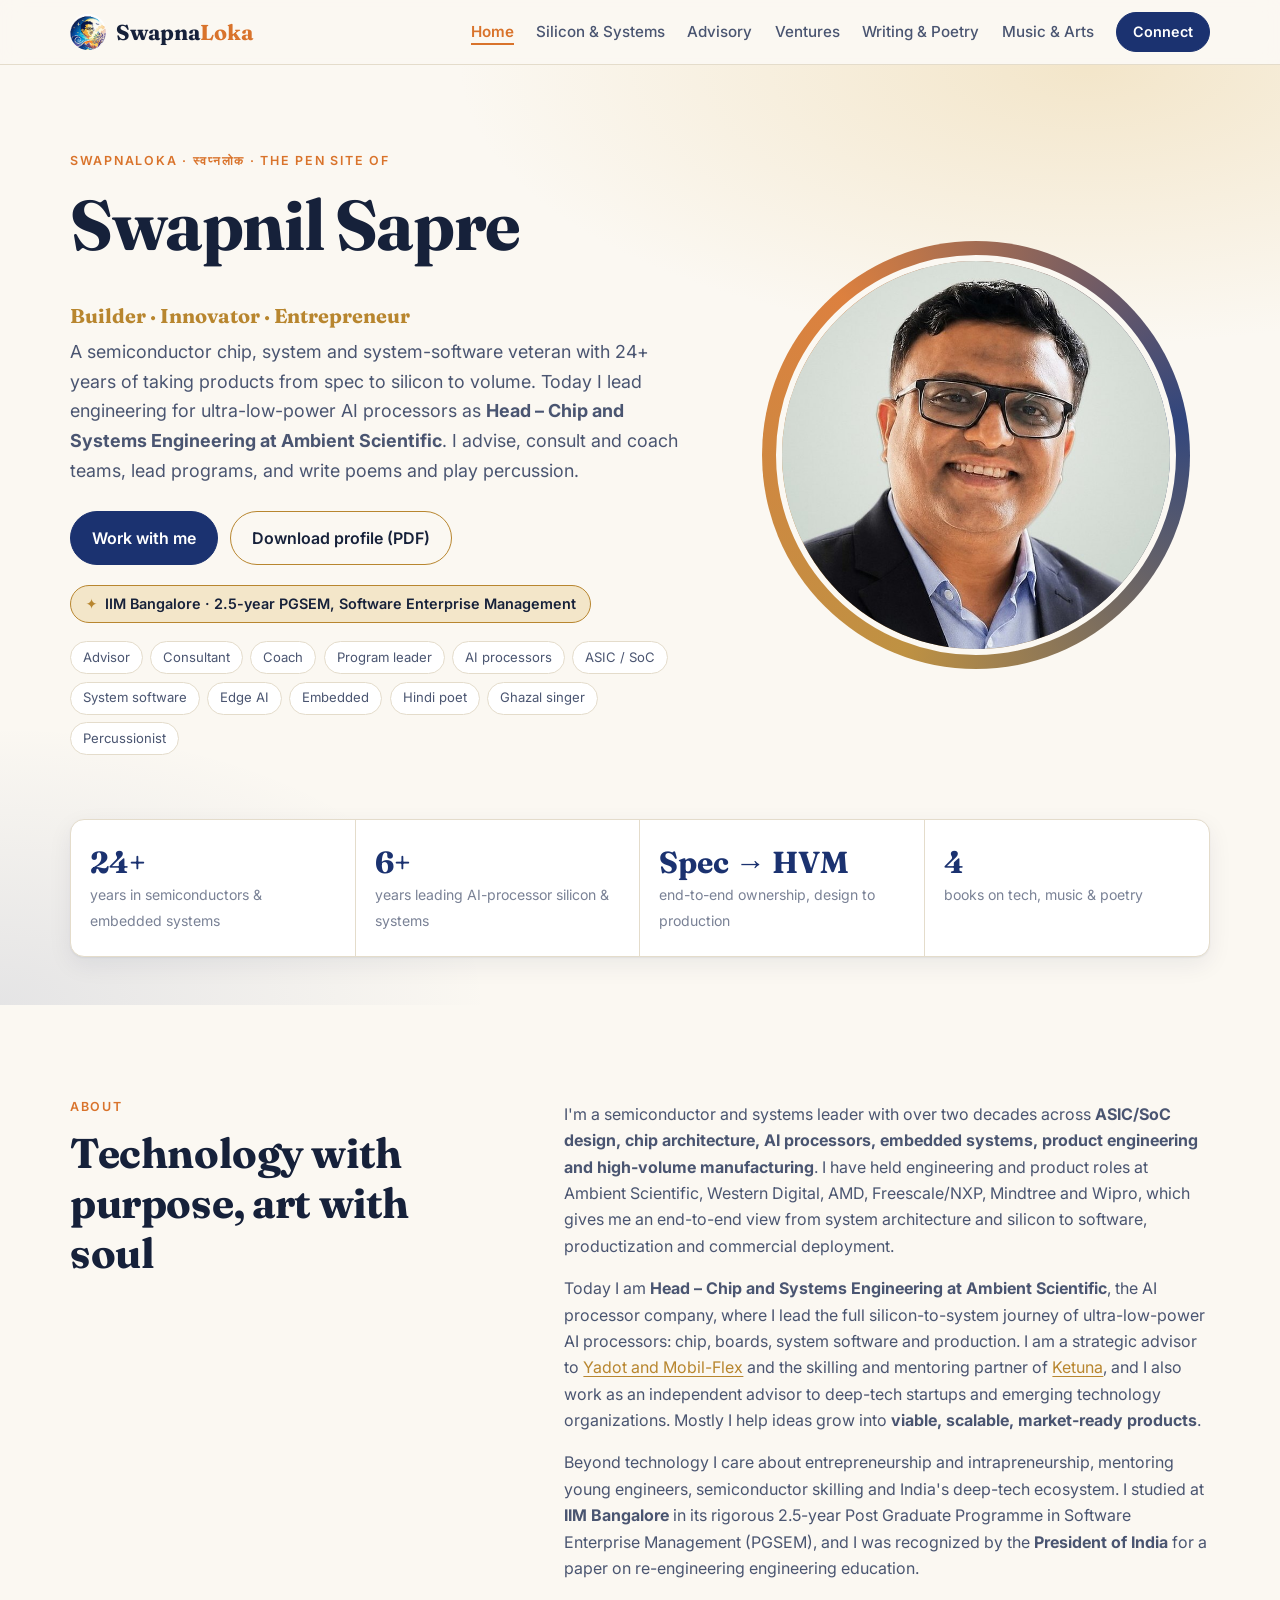
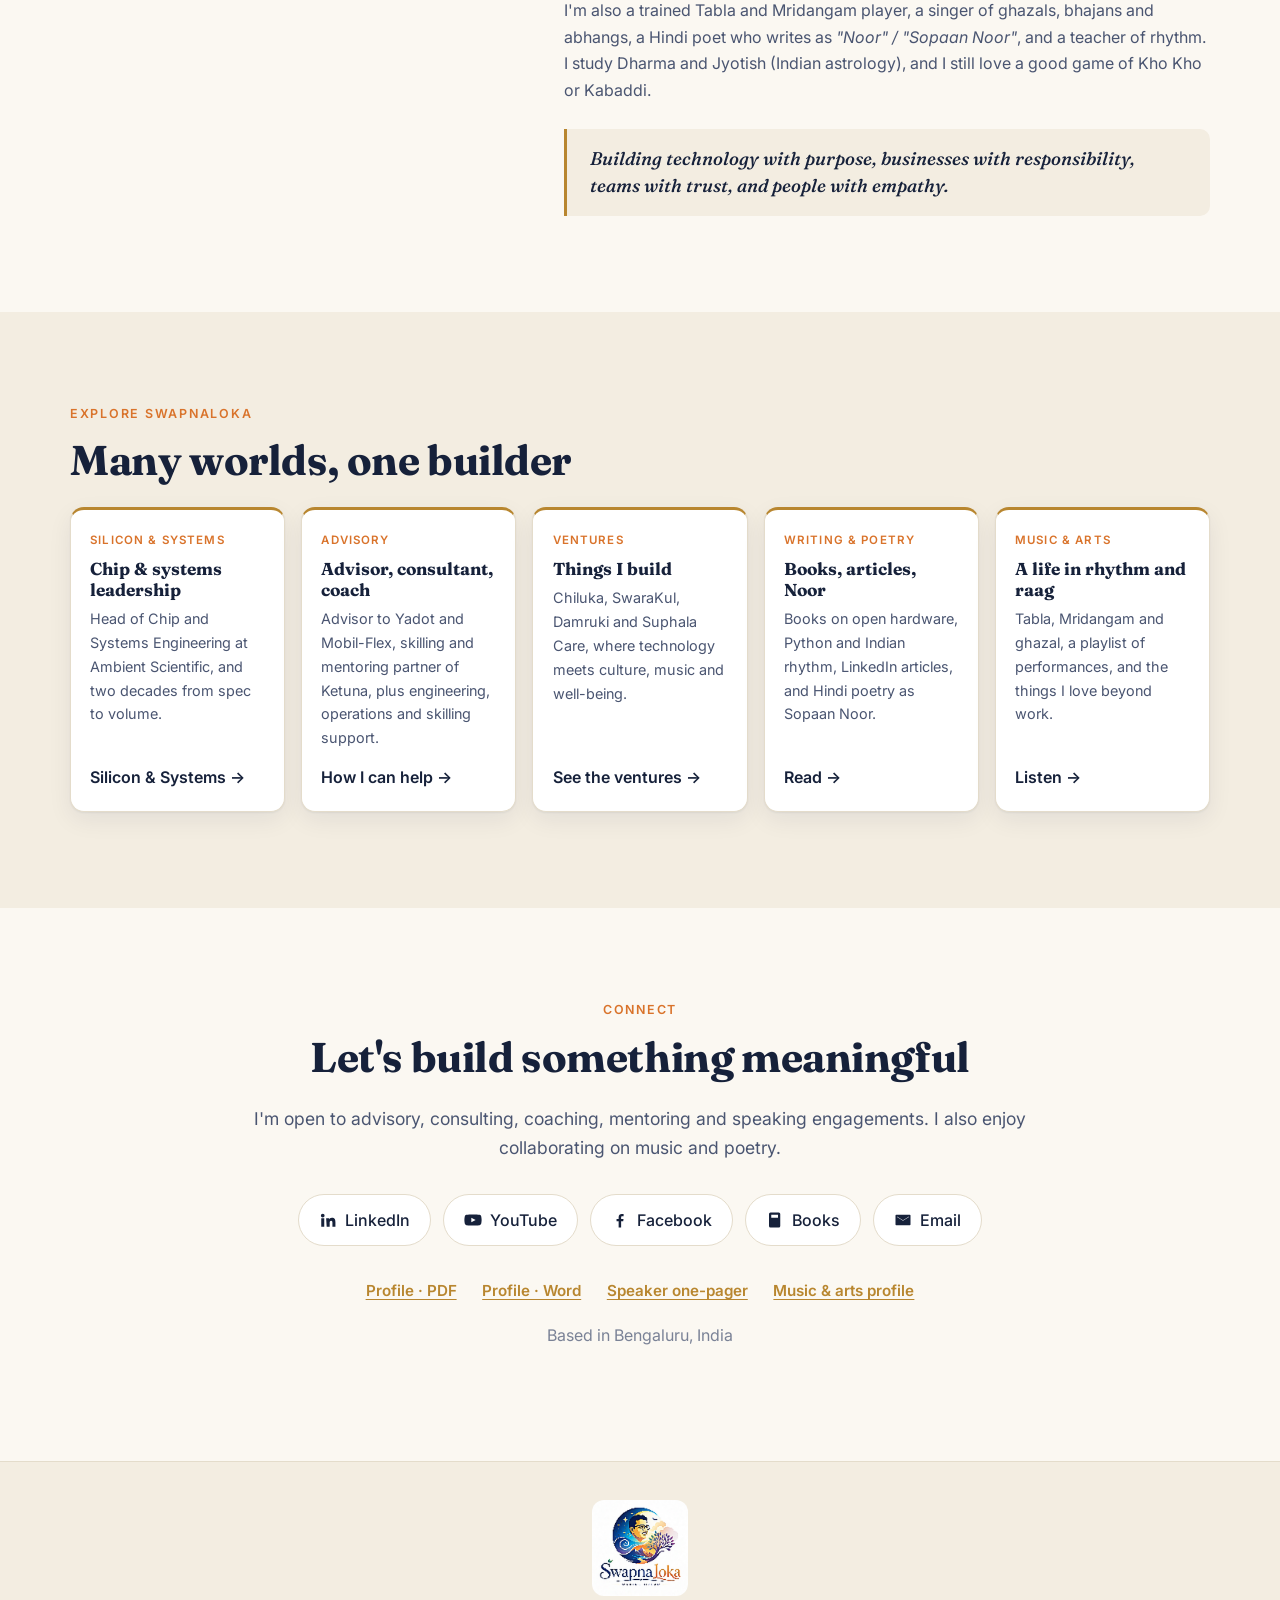
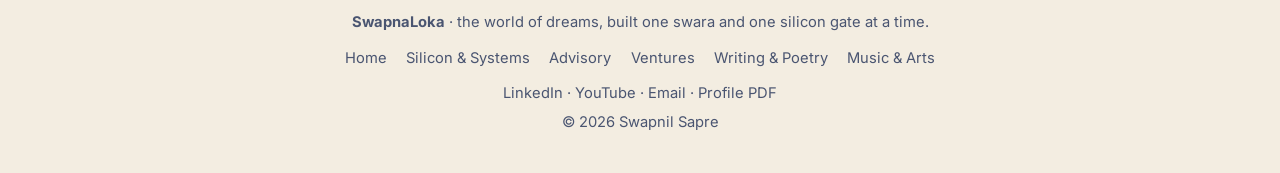
==== commit fcbcb9da: "Ketuna as skilling & mentoring partner; remove Qailash and Invariant; menu 'Silicon & Systems' Autho" ====
--- a/index.html
+++ b/index.html
@@ -47,7 +47,7 @@
     </button>
     <nav id="menu" class="nav__menu">
       <a href="index.html" aria-current="page">Home</a>
-      <a href="silicon.html">Silicon</a>
+      <a href="silicon.html">Silicon &amp; Systems</a>
       <a href="advisory.html">Advisory</a>
       <a href="ventures.html">Ventures</a>
       <a href="writing.html">Writing &amp; Poetry</a>
@@ -98,7 +98,7 @@
     </div>
     <div class="prose">
       <p>I'm a semiconductor and systems leader with over two decades across <strong>ASIC/SoC design, chip architecture, AI processors, embedded systems, product engineering and high-volume manufacturing</strong>. I have held engineering and product roles at Ambient Scientific, Western Digital, AMD, Freescale/NXP, Mindtree and Wipro, which gives me an end-to-end view from system architecture and silicon to software, productization and commercial deployment.</p>
-      <p>Today I am <strong>Head – Chip and Systems Engineering at Ambient Scientific</strong>, the AI processor company, where I lead the full silicon-to-system journey of ultra-low-power AI processors: chip, boards, system software and production. I am a strategic advisor to <a href="advisory.html#associations">Yadot, Mobil-Flex, Invariant Systems and Qailash Labs</a>, and I also work as an independent advisor to deep-tech startups and emerging technology organizations. Mostly I help ideas grow into <strong>viable, scalable, market-ready products</strong>.</p>
+      <p>Today I am <strong>Head – Chip and Systems Engineering at Ambient Scientific</strong>, the AI processor company, where I lead the full silicon-to-system journey of ultra-low-power AI processors: chip, boards, system software and production. I am a strategic advisor to <a href="advisory.html#associations">Yadot and Mobil-Flex</a> and the skilling and mentoring partner of <a href="advisory.html#associations">Ketuna</a>, and I also work as an independent advisor to deep-tech startups and emerging technology organizations. Mostly I help ideas grow into <strong>viable, scalable, market-ready products</strong>.</p>
       <p>Beyond technology I care about entrepreneurship and intrapreneurship, mentoring young engineers, semiconductor skilling and India's deep-tech ecosystem. I studied at <strong>IIM Bangalore</strong> in its rigorous 2.5-year Post Graduate Programme in Software Enterprise Management (PGSEM), and I was recognized by the <strong>President of India</strong> for a paper on re-engineering engineering education.</p>
       <p>I'm also a trained Tabla and Mridangam player, a singer of ghazals, bhajans and abhangs, a Hindi poet who writes as <em>"Noor" / "Sopaan Noor"</em>, and a teacher of rhythm. I study Dharma and Jyotish (Indian astrology), and I still love a good game of Kho Kho or Kabaddi.</p>
       <blockquote>Building technology with purpose, businesses with responsibility, teams with trust, and people with empathy.</blockquote>
@@ -112,8 +112,8 @@
     <p class="eyebrow">Explore SwapnaLoka</p>
     <h2>Many worlds, one builder</h2>
     <div class="explore">
-      <a href="silicon.html"><span class="card__tag">Silicon</span><h3>Chip &amp; systems leadership</h3><p>Head of Chip and Systems Engineering at Ambient Scientific, and two decades from spec to volume.</p><span class="card__link">Silicon &amp; career →</span></a>
-      <a href="advisory.html"><span class="card__tag">Advisory</span><h3>Advisor, consultant, coach</h3><p>Advisor to Yadot, Mobil-Flex, Invariant Systems and Qailash Labs, plus engineering, operations and skilling support.</p><span class="card__link">How I can help →</span></a>
+      <a href="silicon.html"><span class="card__tag">Silicon &amp; Systems</span><h3>Chip &amp; systems leadership</h3><p>Head of Chip and Systems Engineering at Ambient Scientific, and two decades from spec to volume.</p><span class="card__link">Silicon &amp; Systems →</span></a>
+      <a href="advisory.html"><span class="card__tag">Advisory</span><h3>Advisor, consultant, coach</h3><p>Advisor to Yadot and Mobil-Flex, skilling and mentoring partner of Ketuna, plus engineering, operations and skilling support.</p><span class="card__link">How I can help →</span></a>
       <a href="ventures.html"><span class="card__tag">Ventures</span><h3>Things I build</h3><p>Chiluka, SwaraKul, Damruki and Suphala Care, where technology meets culture, music and well-being.</p><span class="card__link">See the ventures →</span></a>
       <a href="writing.html"><span class="card__tag">Writing &amp; poetry</span><h3>Books, articles, Noor</h3><p>Books on open hardware, Python and Indian rhythm, LinkedIn articles, and Hindi poetry as Sopaan Noor.</p><span class="card__link">Read →</span></a>
       <a href="music.html"><span class="card__tag">Music &amp; arts</span><h3>A life in rhythm and raag</h3><p>Tabla, Mridangam and ghazal, a playlist of performances, and the things I love beyond work.</p><span class="card__link">Listen →</span></a>
@@ -161,7 +161,7 @@
     <img src="assets/img/swapnaloka_logo.png" alt="SwapnaLoka logo" width="96" height="96">
     <p><b>SwapnaLoka</b> · the world of dreams, built one swara and one silicon gate at a time.</p>
     <nav class="foot__links" aria-label="Footer">
-      <a href="index.html">Home</a><a href="silicon.html">Silicon</a><a href="advisory.html">Advisory</a>
+      <a href="index.html">Home</a><a href="silicon.html">Silicon &amp; Systems</a><a href="advisory.html">Advisory</a>
       <a href="ventures.html">Ventures</a><a href="writing.html">Writing &amp; Poetry</a><a href="music.html">Music &amp; Arts</a>
     </nav>
     <p class="foot__social">
--- a/assets/css/style.css
+++ b/assets/css/style.css
@@ -242,14 +242,6 @@
   .skills { grid-template-columns: repeat(2, 1fr); }
 }
 @media (max-width: 860px) {
-  .nav__toggle { display: block; }
-  .nav__menu {
-    position: absolute; top: 64px; left: 0; right: 0; flex-direction: column; align-items: stretch; gap: 0;
-    background: var(--bg); border-bottom: 1px solid var(--line); padding: .5rem 16px 1rem; display: none;
-  }
-  .nav__menu.open { display: flex; }
-  .nav__menu a { padding: .7rem 0; }
-  .nav__menu .btn { justify-content: center; margin-top: .5rem; }
   .hero__in, .grid-2, #music .grid-2, .edu { grid-template-columns: 1fr; }
   .hero__photo { order: -1; width: min(260px, 70%); }
   .stats { grid-template-columns: repeat(2, 1fr); }
@@ -431,7 +423,7 @@
 .explore a:hover { transform: translateY(-4px); color: var(--ink); }
 .explore h3 { font-size: 1.08rem; margin: .1rem 0 .4rem; }
 .explore p { font-size: .9rem; color: var(--ink-soft); margin: 0 0 .9rem; }
-.assoc { display: grid; grid-template-columns: repeat(4, 1fr); gap: 1.2rem; }
+.assoc { display: grid; grid-template-columns: repeat(3, 1fr); gap: 1.2rem; }
 .assoc__card { position: relative; display: flex; flex-direction: column; text-decoration: none; color: var(--ink); background: var(--surface);
   border: 1px solid var(--line); border-radius: var(--radius); padding: 1.4rem 1.3rem; box-shadow: var(--shadow); transition: transform .2s, box-shadow .2s; }
 .assoc__card:hover { transform: translateY(-4px); color: var(--ink); box-shadow: 0 16px 34px rgba(16,32,74,.16); }
@@ -452,3 +444,19 @@
 @media (max-width: 1100px) { .explore { grid-template-columns: repeat(3, 1fr); } .assoc { grid-template-columns: repeat(2, 1fr); } }
 @media (max-width: 760px) { .explore { grid-template-columns: repeat(2, 1fr); } }
 @media (max-width: 560px) { .explore, .assoc { grid-template-columns: 1fr; } }
+.assoc__mono--ket { background: linear-gradient(135deg, #2e7d6b, #10204a); }
+.card__link--muted { color: var(--muted); font-weight: 500; }
+
+/* menu: one line on wide screens, hamburger below 1040px */
+.nav__menu a { white-space: nowrap; }
+@media (max-width: 1040px) {
+  .nav__toggle { display: block; }
+  .nav__menu {
+    position: absolute; top: 64px; left: 0; right: 0; flex-direction: column; align-items: stretch; gap: 0;
+    background: var(--bg); border-bottom: 1px solid var(--line); padding: .5rem 16px 1rem; display: none;
+  }
+  .nav__menu.open { display: flex; }
+  .nav__menu a { padding: .7rem 0; }
+  .nav__menu .btn { justify-content: center; margin-top: .5rem; }
+  .nav__menu a[aria-current="page"]:not(.btn) { box-shadow: none; }
+}
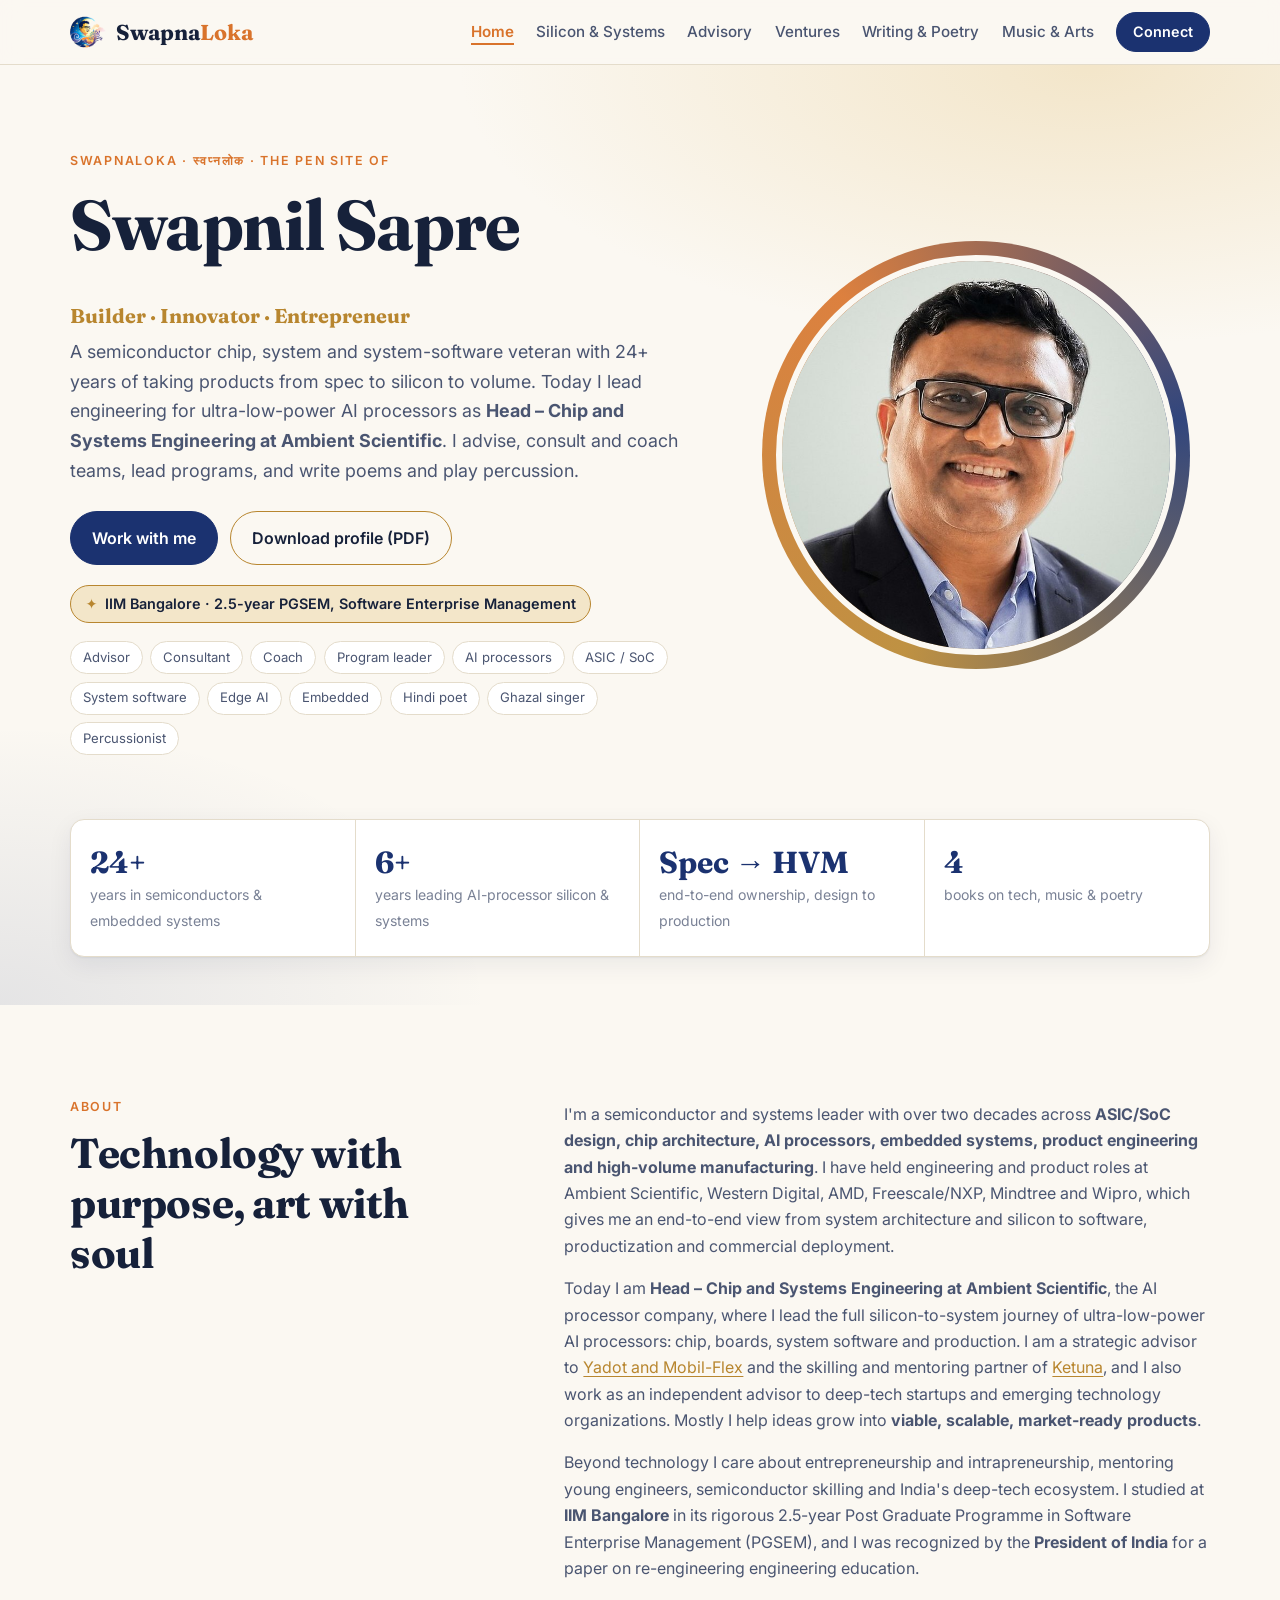
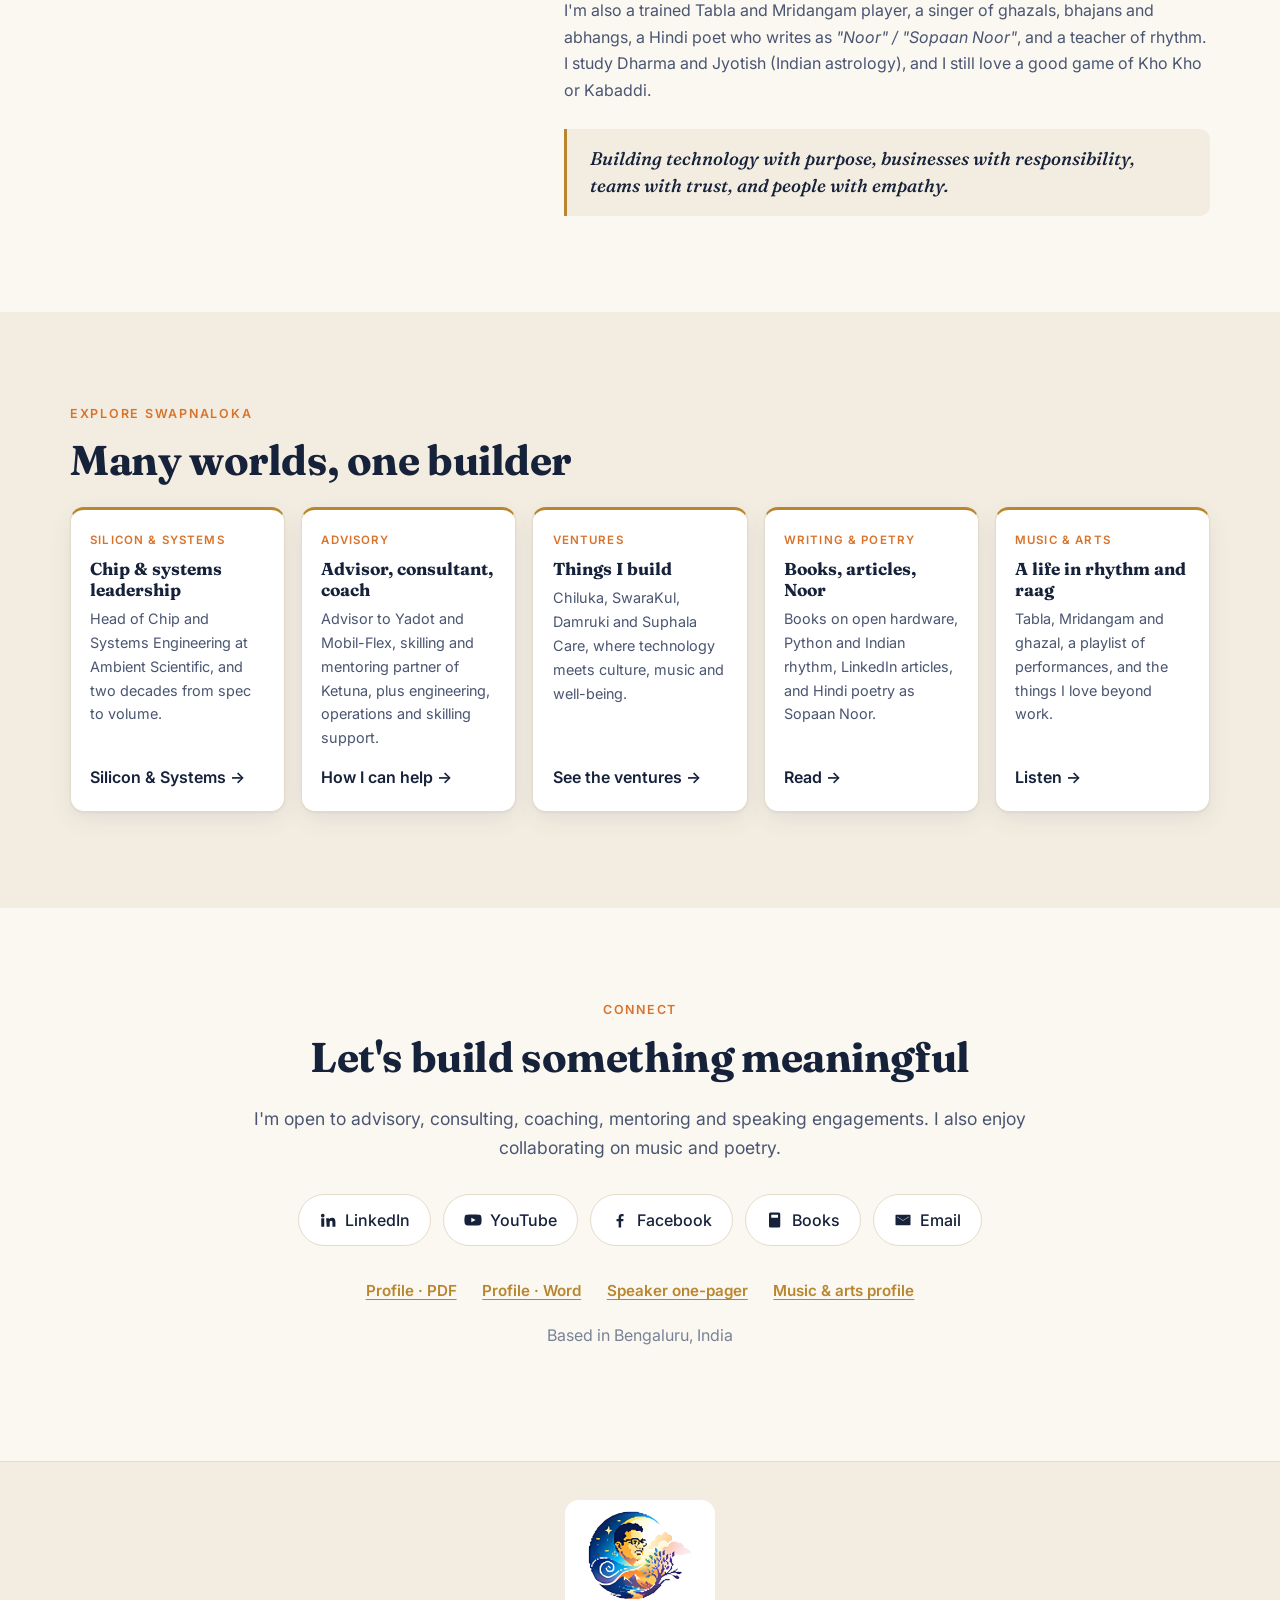
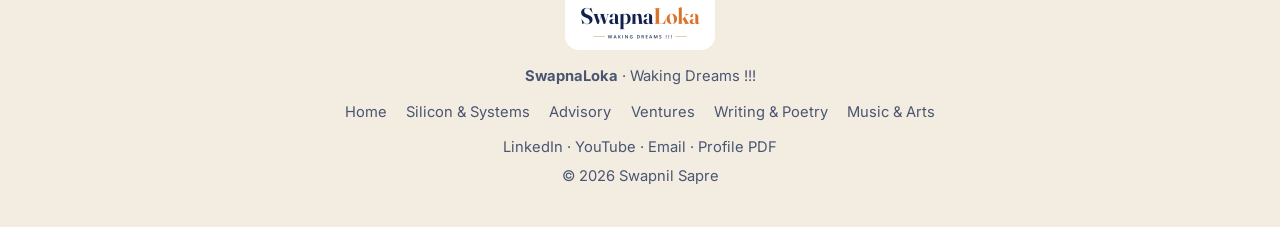
==== commit 790c87f9: "HD SwapnaLoka logo (upscaled emblem, crisp wordmark, 'Waking Dreams !!!'); footer tagline; new favic" ====
--- a/index.html
+++ b/index.html
@@ -7,12 +7,13 @@
 <meta name="description" content="SwapnaLoka, the pen site of Swapnil Sapre: builder, innovator and entrepreneur; Head of Chip and Systems Engineering at Ambient Scientific; advisor, consultant and coach; Hindi poet and percussionist.">
 <meta property="og:title" content="SwapnaLoka · Swapnil Sapre">
 <meta property="og:description" content="SwapnaLoka, the pen site of Swapnil Sapre: builder, innovator and entrepreneur; Head of Chip and Systems Engineering at Ambient Scientific; advisor, consultant and coach; Hindi poet and percussionist.">
-<meta property="og:image" content="https://swap111.github.io/profile/assets/img/share.jpg">
-<meta property="og:url" content="https://swap111.github.io/profile/">
+<meta property="og:image" content="https://swapnaloka.online/assets/img/share.jpg">
+<meta property="og:url" content="https://swapnaloka.online/">
 <meta name="twitter:card" content="summary_large_image">
 <meta property="og:type" content="profile">
-<link rel="canonical" href="https://swap111.github.io/profile/">
+<link rel="canonical" href="https://swapnaloka.online/">
 <link rel="icon" type="image/png" href="assets/img/favicon.png">
+<link rel="apple-touch-icon" href="assets/img/swapnaloka_mark_512.png">
 <link rel="preconnect" href="https://fonts.googleapis.com">
 <link rel="preconnect" href="https://fonts.gstatic.com" crossorigin>
 <link href="https://fonts.googleapis.com/css2?family=Fraunces:opsz,wght@9..144,400;9..144,600;9..144,700&family=Inter:wght@400;500;600&display=swap" rel="stylesheet">
@@ -25,7 +26,7 @@
   "alternateName": ["Sopaan Noor", "Noor"],
   "jobTitle": "Engineering leader, deep-tech advisor, entrepreneur",
   "address": {"@type": "PostalAddress", "addressLocality": "Bengaluru", "addressCountry": "IN"},
-  "image": "https://swap111.github.io/profile/assets/img/swapnil_hi.jpg",
+  "image": "https://swapnaloka.online/assets/img/swapnil_hi.jpg",
   "sameAs": [
     "https://www.linkedin.com/in/swapnils29/",
     "https://www.facebook.com/swapsap1",
@@ -158,8 +159,8 @@
 
 <footer class="foot">
   <div class="wrap foot__in">
-    <img src="assets/img/swapnaloka_logo.png" alt="SwapnaLoka logo" width="96" height="96">
-    <p><b>SwapnaLoka</b> · the world of dreams, built one swara and one silicon gate at a time.</p>
+    <img src="assets/img/swapnaloka_logo_600.png" alt="SwapnaLoka logo: Waking Dreams" width="150" height="150" loading="lazy">
+    <p><b>SwapnaLoka</b> · Waking Dreams !!!</p>
     <nav class="foot__links" aria-label="Footer">
       <a href="index.html">Home</a><a href="silicon.html">Silicon &amp; Systems</a><a href="advisory.html">Advisory</a>
       <a href="ventures.html">Ventures</a><a href="writing.html">Writing &amp; Poetry</a><a href="music.html">Music &amp; Arts</a>
--- a/assets/css/style.css
+++ b/assets/css/style.css
@@ -460,3 +460,8 @@
   .nav__menu .btn { justify-content: center; margin-top: .5rem; }
   .nav__menu a[aria-current="page"]:not(.btn) { box-shadow: none; }
 }
+
+/* footer logo: transparent artwork; give it a light tile in dark mode so the navy lettering stays readable */
+.foot__in > img { width: 150px; height: auto; border-radius: 14px; }
+:root[data-theme="dark"] .foot__in > img { background: #fbf8f2; padding: 6px; }
+@media (prefers-color-scheme: dark) { :root:not([data-theme="light"]) .foot__in > img { background: #fbf8f2; padding: 6px; } }
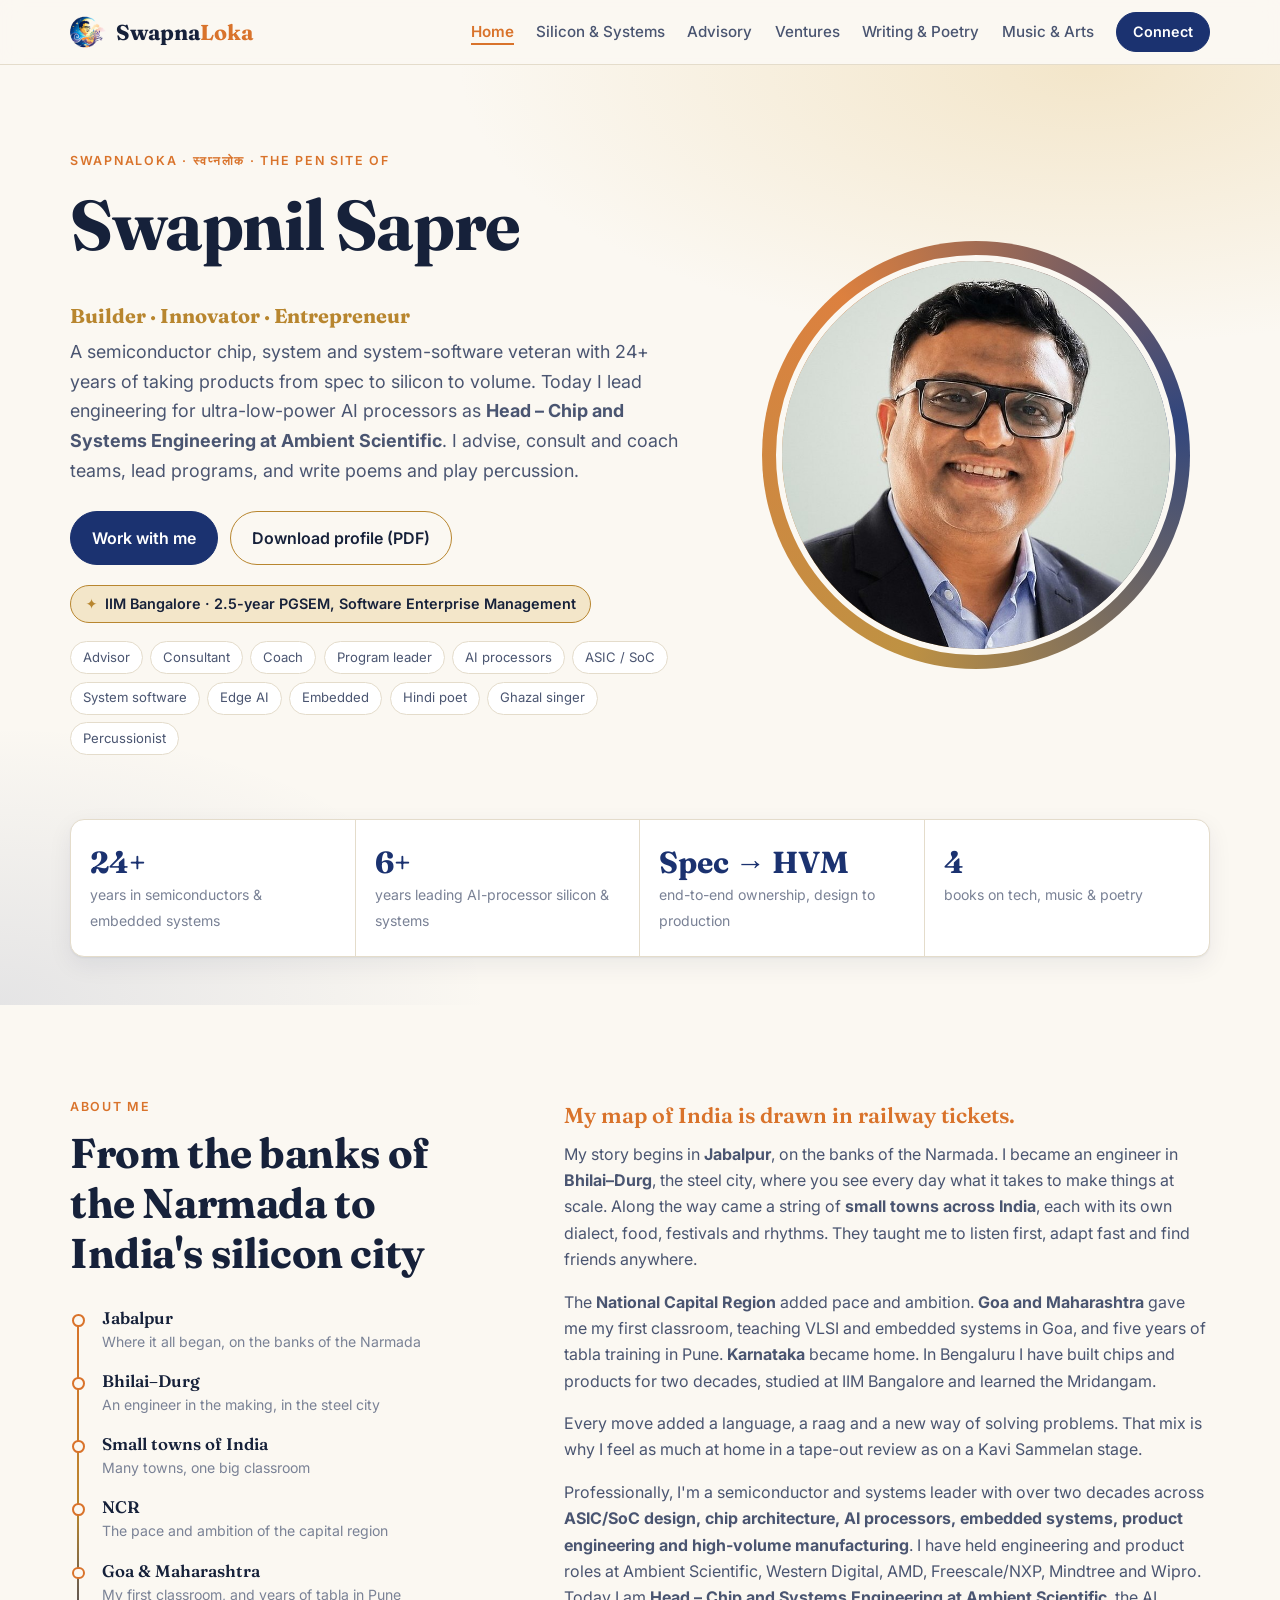
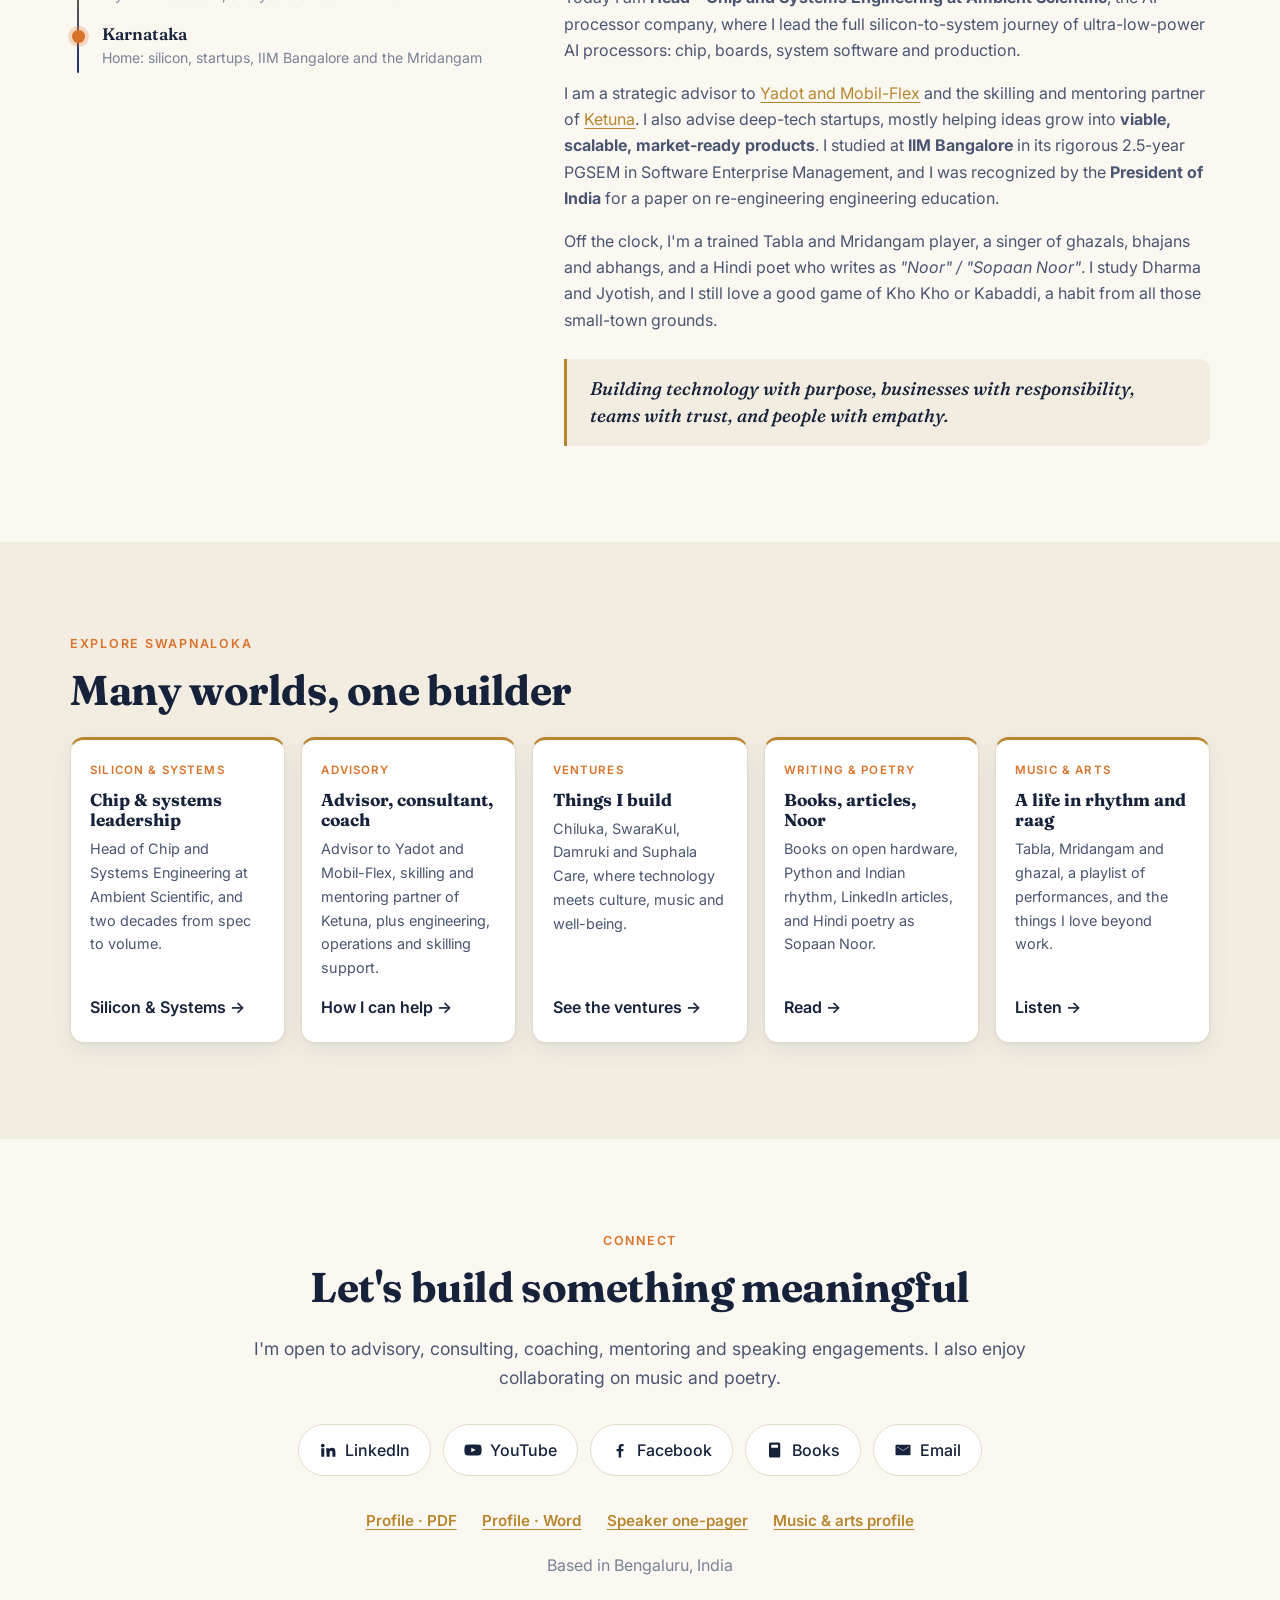
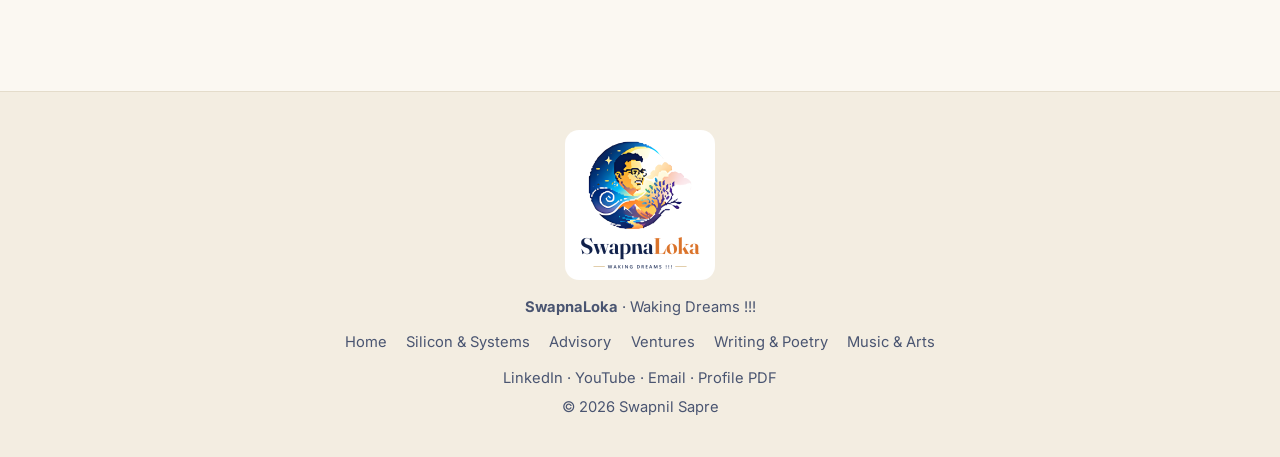
==== commit f8bc06fb: "About me: journey from Jabalpur to Karnataka with route timeline; profile updated Authored by Swapni" ====
--- a/index.html
+++ b/index.html
@@ -94,14 +94,25 @@
 <section id="about" class="section">
   <div class="wrap grid-2">
     <div>
-      <p class="eyebrow">About</p>
-      <h2>Technology with purpose, art with soul</h2>
+      <p class="eyebrow">About me</p>
+      <h2>From the banks of the Narmada to India's silicon city</h2>
+      <ol class="route" aria-label="My journey across India">
+        <li><b>Jabalpur</b><span>Where it all began, on the banks of the Narmada</span></li>
+        <li><b>Bhilai–Durg</b><span>An engineer in the making, in the steel city</span></li>
+        <li><b>Small towns of India</b><span>Many towns, one big classroom</span></li>
+        <li><b>NCR</b><span>The pace and ambition of the capital region</span></li>
+        <li><b>Goa &amp; Maharashtra</b><span>My first classroom, and years of tabla in Pune</span></li>
+        <li><b>Karnataka</b><span>Home: silicon, startups, IIM Bangalore and the Mridangam</span></li>
+      </ol>
     </div>
     <div class="prose">
-      <p>I'm a semiconductor and systems leader with over two decades across <strong>ASIC/SoC design, chip architecture, AI processors, embedded systems, product engineering and high-volume manufacturing</strong>. I have held engineering and product roles at Ambient Scientific, Western Digital, AMD, Freescale/NXP, Mindtree and Wipro, which gives me an end-to-end view from system architecture and silicon to software, productization and commercial deployment.</p>
-      <p>Today I am <strong>Head – Chip and Systems Engineering at Ambient Scientific</strong>, the AI processor company, where I lead the full silicon-to-system journey of ultra-low-power AI processors: chip, boards, system software and production. I am a strategic advisor to <a href="advisory.html#associations">Yadot and Mobil-Flex</a> and the skilling and mentoring partner of <a href="advisory.html#associations">Ketuna</a>, and I also work as an independent advisor to deep-tech startups and emerging technology organizations. Mostly I help ideas grow into <strong>viable, scalable, market-ready products</strong>.</p>
-      <p>Beyond technology I care about entrepreneurship and intrapreneurship, mentoring young engineers, semiconductor skilling and India's deep-tech ecosystem. I studied at <strong>IIM Bangalore</strong> in its rigorous 2.5-year Post Graduate Programme in Software Enterprise Management (PGSEM), and I was recognized by the <strong>President of India</strong> for a paper on re-engineering engineering education.</p>
-      <p>I'm also a trained Tabla and Mridangam player, a singer of ghazals, bhajans and abhangs, a Hindi poet who writes as <em>"Noor" / "Sopaan Noor"</em>, and a teacher of rhythm. I study Dharma and Jyotish (Indian astrology), and I still love a good game of Kho Kho or Kabaddi.</p>
+      <p class="lead-in">My map of India is drawn in railway tickets.</p>
+      <p>My story begins in <strong>Jabalpur</strong>, on the banks of the Narmada. I became an engineer in <strong>Bhilai–Durg</strong>, the steel city, where you see every day what it takes to make things at scale. Along the way came a string of <strong>small towns across India</strong>, each with its own dialect, food, festivals and rhythms. They taught me to listen first, adapt fast and find friends anywhere.</p>
+      <p>The <strong>National Capital Region</strong> added pace and ambition. <strong>Goa and Maharashtra</strong> gave me my first classroom, teaching VLSI and embedded systems in Goa, and five years of tabla training in Pune. <strong>Karnataka</strong> became home. In Bengaluru I have built chips and products for two decades, studied at IIM Bangalore and learned the Mridangam.</p>
+      <p>Every move added a language, a raag and a new way of solving problems. That mix is why I feel as much at home in a tape-out review as on a Kavi Sammelan stage.</p>
+      <p>Professionally, I'm a semiconductor and systems leader with over two decades across <strong>ASIC/SoC design, chip architecture, AI processors, embedded systems, product engineering and high-volume manufacturing</strong>. I have held engineering and product roles at Ambient Scientific, Western Digital, AMD, Freescale/NXP, Mindtree and Wipro. Today I am <strong>Head – Chip and Systems Engineering at Ambient Scientific</strong>, the AI processor company, where I lead the full silicon-to-system journey of ultra-low-power AI processors: chip, boards, system software and production.</p>
+      <p>I am a strategic advisor to <a href="advisory.html#associations">Yadot and Mobil-Flex</a> and the skilling and mentoring partner of <a href="advisory.html#associations">Ketuna</a>. I also advise deep-tech startups, mostly helping ideas grow into <strong>viable, scalable, market-ready products</strong>. I studied at <strong>IIM Bangalore</strong> in its rigorous 2.5-year PGSEM in Software Enterprise Management, and I was recognized by the <strong>President of India</strong> for a paper on re-engineering engineering education.</p>
+      <p>Off the clock, I'm a trained Tabla and Mridangam player, a singer of ghazals, bhajans and abhangs, and a Hindi poet who writes as <em>"Noor" / "Sopaan Noor"</em>. I study Dharma and Jyotish, and I still love a good game of Kho Kho or Kabaddi, a habit from all those small-town grounds.</p>
       <blockquote>Building technology with purpose, businesses with responsibility, teams with trust, and people with empathy.</blockquote>
     </div>
   </div>
--- a/assets/css/style.css
+++ b/assets/css/style.css
@@ -465,3 +465,15 @@
 .foot__in > img { width: 150px; height: auto; border-radius: 14px; }
 :root[data-theme="dark"] .foot__in > img { background: #fbf8f2; padding: 6px; }
 @media (prefers-color-scheme: dark) { :root:not([data-theme="light"]) .foot__in > img { background: #fbf8f2; padding: 6px; } }
+
+/* about: journey route */
+.route { list-style: none; margin: 1.8rem 0 0; padding: 0 0 0 1.4rem; position: relative; }
+.route::before { content: ""; position: absolute; left: .42rem; top: .5rem; bottom: .9rem; width: 2px;
+  background: linear-gradient(180deg, var(--saffron), var(--gold) 55%, var(--navy-2)); border-radius: 2px; }
+.route li { position: relative; padding: 0 0 1.05rem .6rem; }
+.route li::before { content: ""; position: absolute; left: -1.28rem; top: .38rem; width: .8rem; height: .8rem; border-radius: 50%;
+  background: var(--bg); border: 2px solid var(--saffron); }
+.route li:last-child::before { background: var(--saffron); box-shadow: 0 0 0 4px color-mix(in srgb, var(--saffron) 25%, transparent); }
+.route b { display: block; font: 600 1.05rem var(--serif); color: var(--ink); }
+.route span { font-size: .88rem; color: var(--muted); }
+.prose .lead-in { font: 600 1.35rem/1.4 var(--serif); color: var(--saffron); margin-bottom: .6rem; }
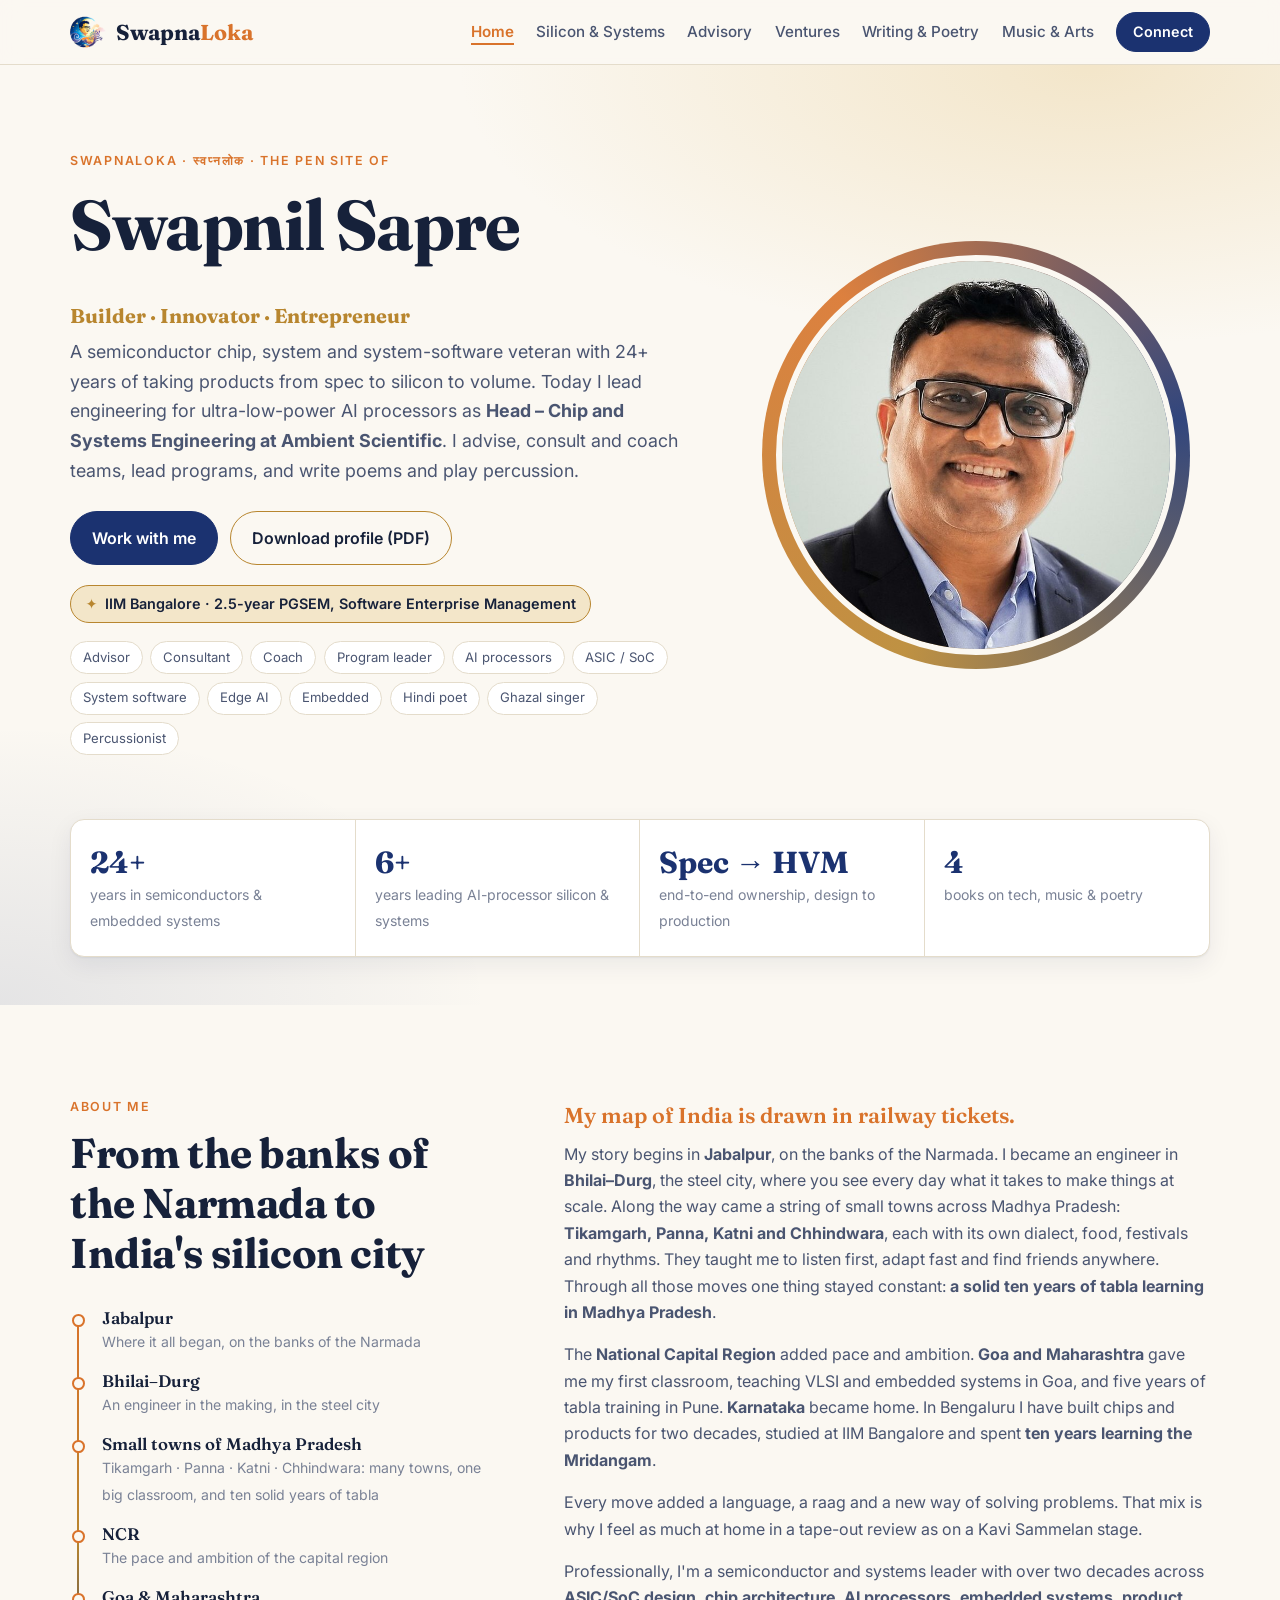
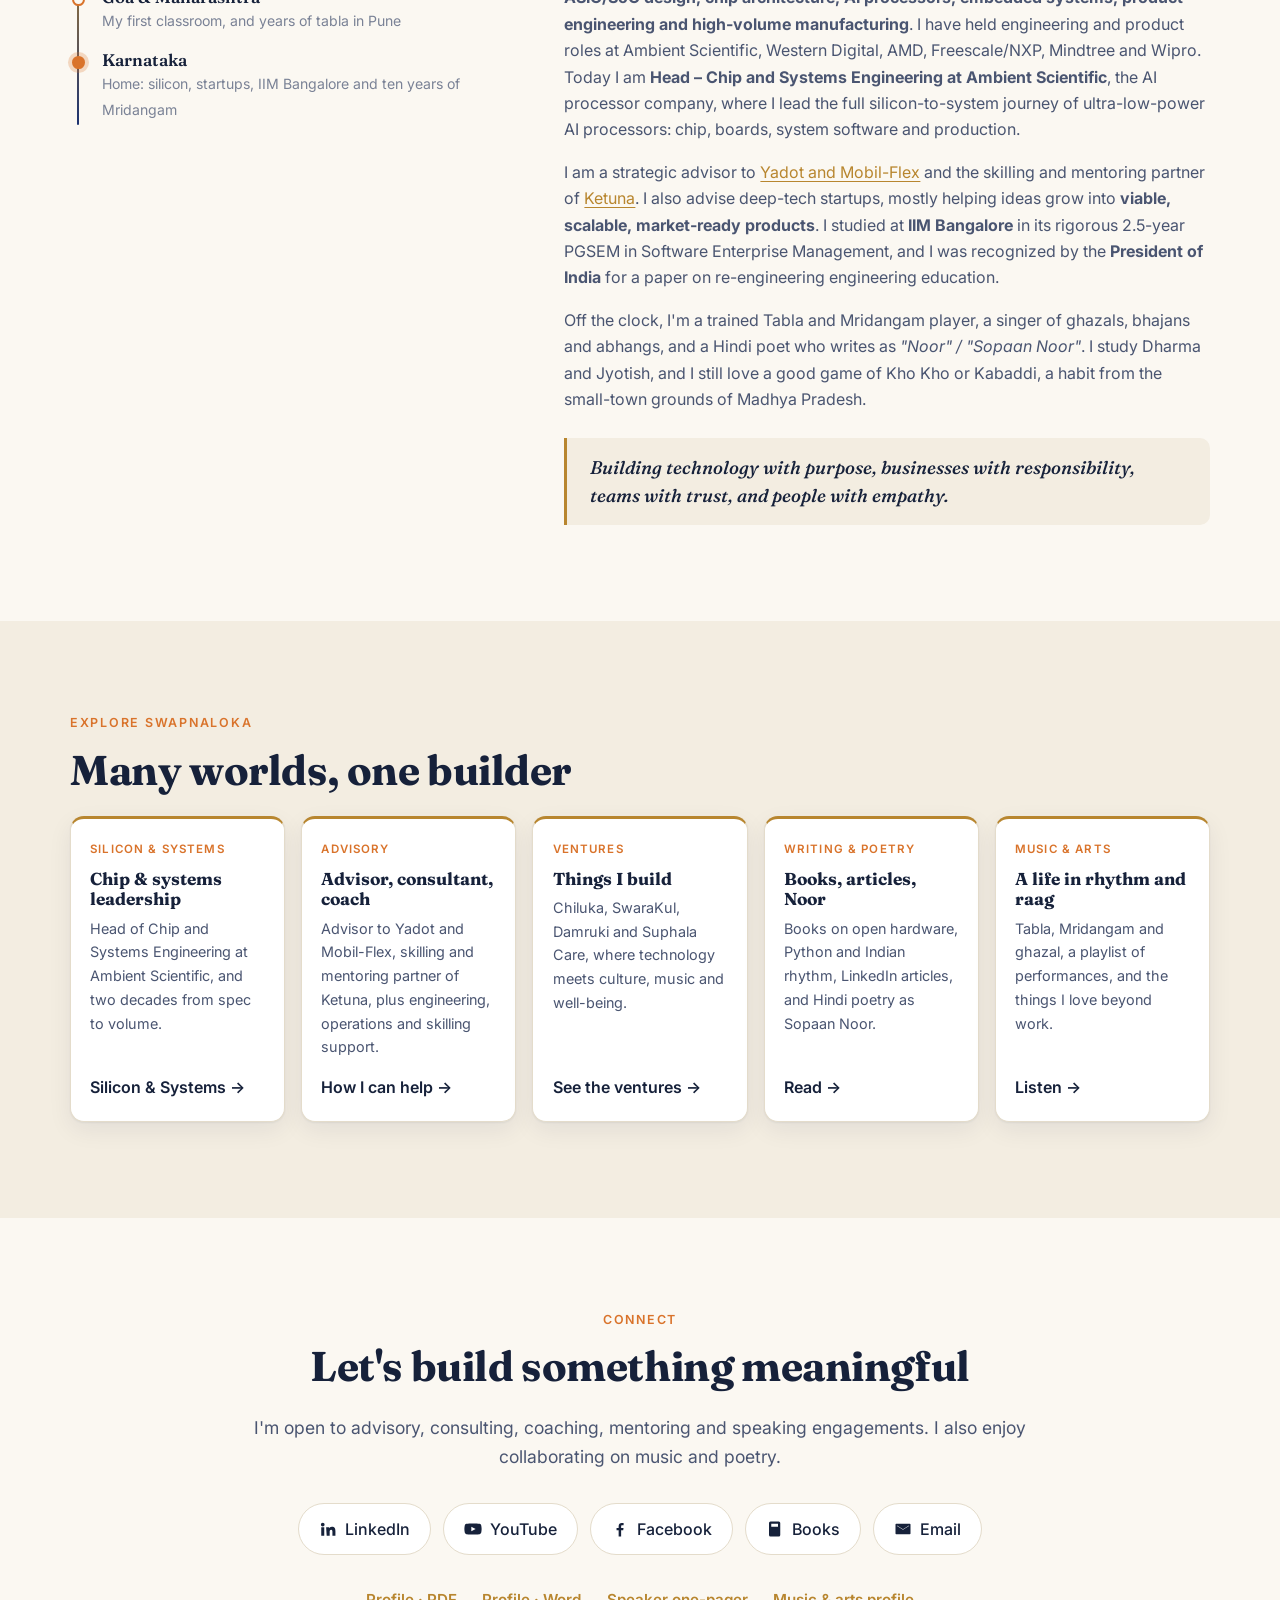
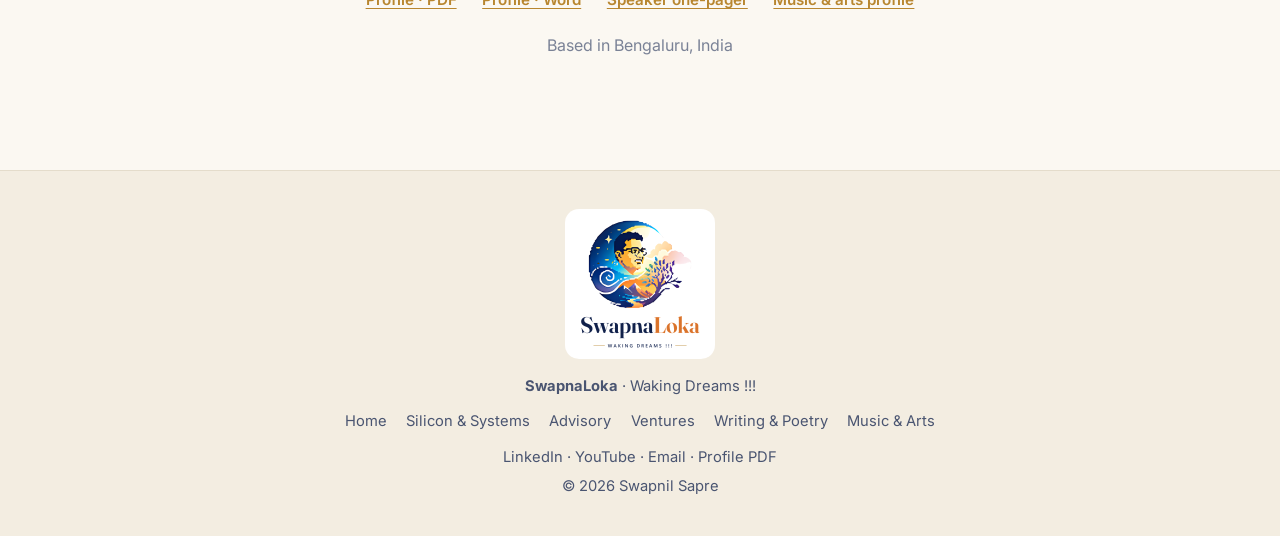
==== commit a9760204: "About me: MP towns (Tikamgarh, Panna, Katni, Chhindwara); 10 years tabla in MP, 10 years Mridangam i" ====
--- a/index.html
+++ b/index.html
@@ -99,20 +99,20 @@
       <ol class="route" aria-label="My journey across India">
         <li><b>Jabalpur</b><span>Where it all began, on the banks of the Narmada</span></li>
         <li><b>Bhilai–Durg</b><span>An engineer in the making, in the steel city</span></li>
-        <li><b>Small towns of India</b><span>Many towns, one big classroom</span></li>
+        <li><b>Small towns of Madhya Pradesh</b><span>Tikamgarh · Panna · Katni · Chhindwara: many towns, one big classroom, and ten solid years of tabla</span></li>
         <li><b>NCR</b><span>The pace and ambition of the capital region</span></li>
         <li><b>Goa &amp; Maharashtra</b><span>My first classroom, and years of tabla in Pune</span></li>
-        <li><b>Karnataka</b><span>Home: silicon, startups, IIM Bangalore and the Mridangam</span></li>
+        <li><b>Karnataka</b><span>Home: silicon, startups, IIM Bangalore and ten years of Mridangam</span></li>
       </ol>
     </div>
     <div class="prose">
       <p class="lead-in">My map of India is drawn in railway tickets.</p>
-      <p>My story begins in <strong>Jabalpur</strong>, on the banks of the Narmada. I became an engineer in <strong>Bhilai–Durg</strong>, the steel city, where you see every day what it takes to make things at scale. Along the way came a string of <strong>small towns across India</strong>, each with its own dialect, food, festivals and rhythms. They taught me to listen first, adapt fast and find friends anywhere.</p>
-      <p>The <strong>National Capital Region</strong> added pace and ambition. <strong>Goa and Maharashtra</strong> gave me my first classroom, teaching VLSI and embedded systems in Goa, and five years of tabla training in Pune. <strong>Karnataka</strong> became home. In Bengaluru I have built chips and products for two decades, studied at IIM Bangalore and learned the Mridangam.</p>
+      <p>My story begins in <strong>Jabalpur</strong>, on the banks of the Narmada. I became an engineer in <strong>Bhilai–Durg</strong>, the steel city, where you see every day what it takes to make things at scale. Along the way came a string of small towns across Madhya Pradesh: <strong>Tikamgarh, Panna, Katni and Chhindwara</strong>, each with its own dialect, food, festivals and rhythms. They taught me to listen first, adapt fast and find friends anywhere. Through all those moves one thing stayed constant: <strong>a solid ten years of tabla learning in Madhya Pradesh</strong>.</p>
+      <p>The <strong>National Capital Region</strong> added pace and ambition. <strong>Goa and Maharashtra</strong> gave me my first classroom, teaching VLSI and embedded systems in Goa, and five years of tabla training in Pune. <strong>Karnataka</strong> became home. In Bengaluru I have built chips and products for two decades, studied at IIM Bangalore and spent <strong>ten years learning the Mridangam</strong>.</p>
       <p>Every move added a language, a raag and a new way of solving problems. That mix is why I feel as much at home in a tape-out review as on a Kavi Sammelan stage.</p>
       <p>Professionally, I'm a semiconductor and systems leader with over two decades across <strong>ASIC/SoC design, chip architecture, AI processors, embedded systems, product engineering and high-volume manufacturing</strong>. I have held engineering and product roles at Ambient Scientific, Western Digital, AMD, Freescale/NXP, Mindtree and Wipro. Today I am <strong>Head – Chip and Systems Engineering at Ambient Scientific</strong>, the AI processor company, where I lead the full silicon-to-system journey of ultra-low-power AI processors: chip, boards, system software and production.</p>
       <p>I am a strategic advisor to <a href="advisory.html#associations">Yadot and Mobil-Flex</a> and the skilling and mentoring partner of <a href="advisory.html#associations">Ketuna</a>. I also advise deep-tech startups, mostly helping ideas grow into <strong>viable, scalable, market-ready products</strong>. I studied at <strong>IIM Bangalore</strong> in its rigorous 2.5-year PGSEM in Software Enterprise Management, and I was recognized by the <strong>President of India</strong> for a paper on re-engineering engineering education.</p>
-      <p>Off the clock, I'm a trained Tabla and Mridangam player, a singer of ghazals, bhajans and abhangs, and a Hindi poet who writes as <em>"Noor" / "Sopaan Noor"</em>. I study Dharma and Jyotish, and I still love a good game of Kho Kho or Kabaddi, a habit from all those small-town grounds.</p>
+      <p>Off the clock, I'm a trained Tabla and Mridangam player, a singer of ghazals, bhajans and abhangs, and a Hindi poet who writes as <em>"Noor" / "Sopaan Noor"</em>. I study Dharma and Jyotish, and I still love a good game of Kho Kho or Kabaddi, a habit from the small-town grounds of Madhya Pradesh.</p>
       <blockquote>Building technology with purpose, businesses with responsibility, teams with trust, and people with empathy.</blockquote>
     </div>
   </div>
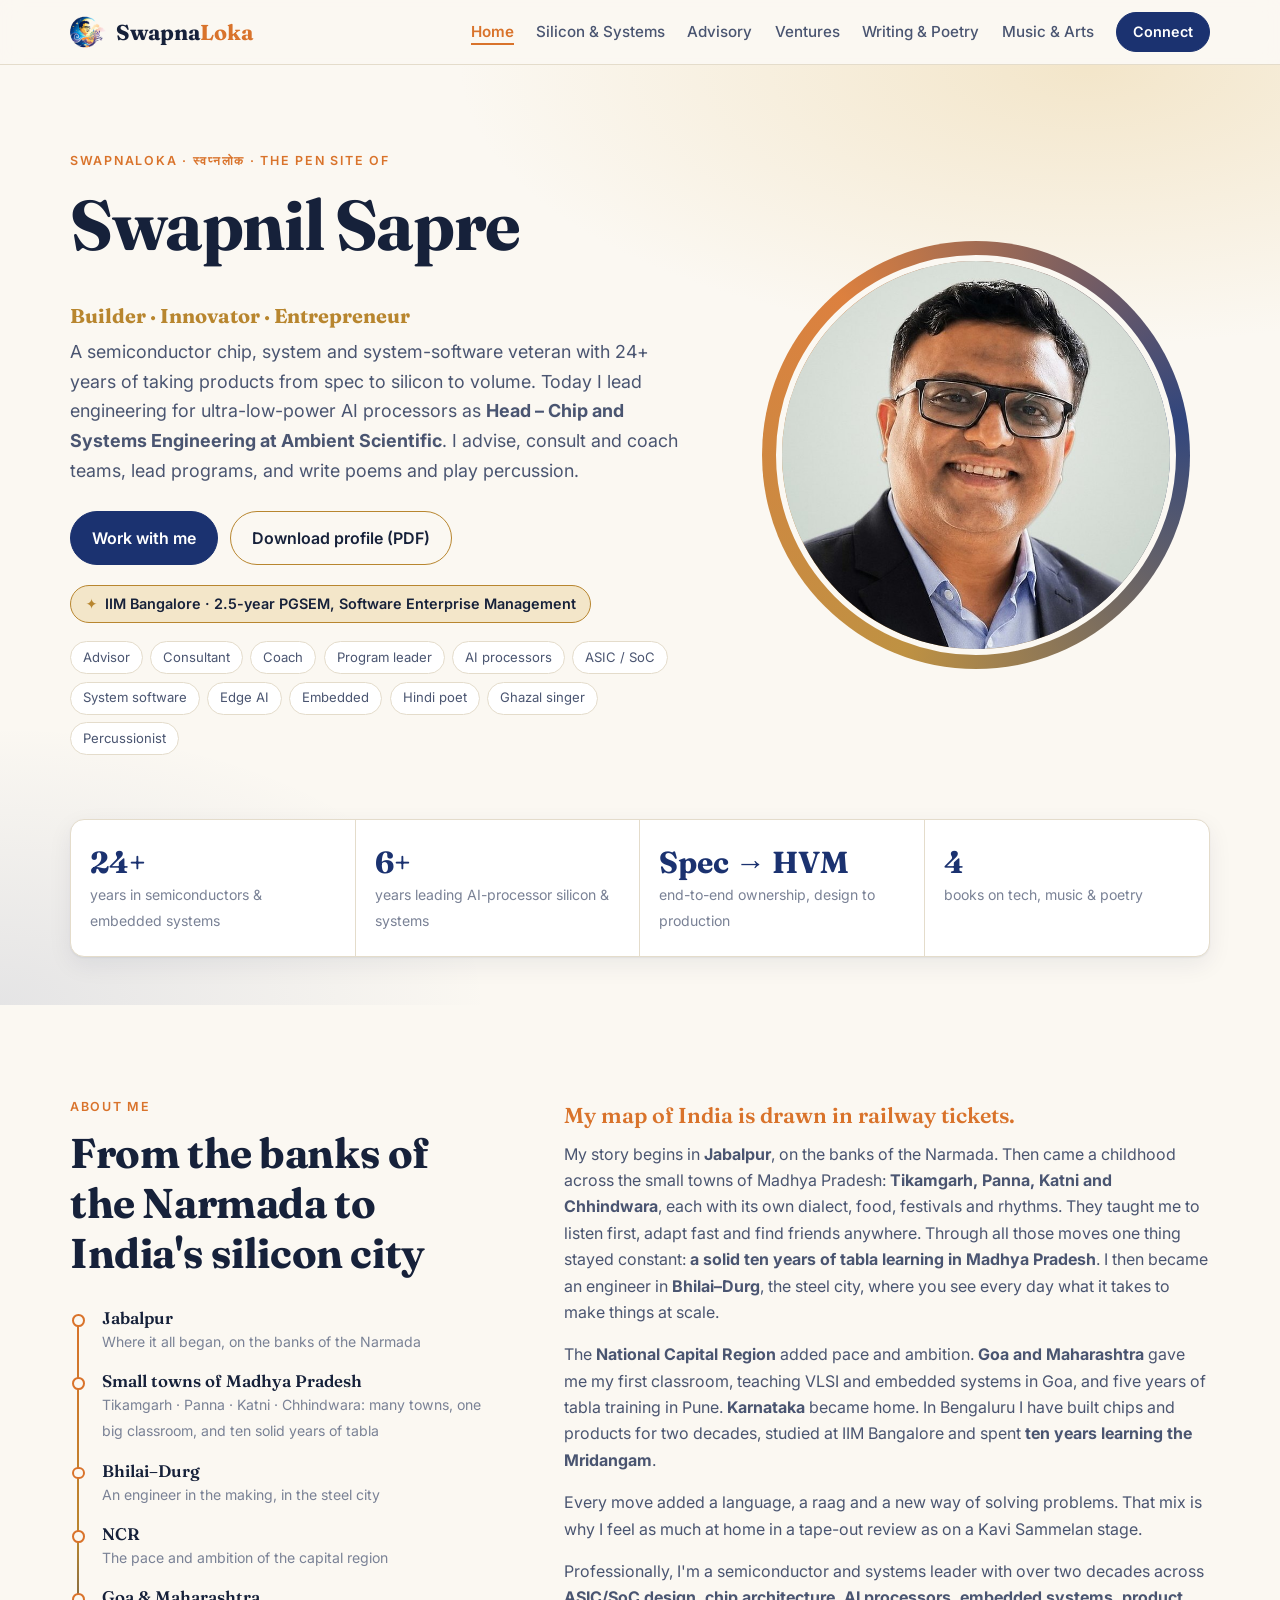
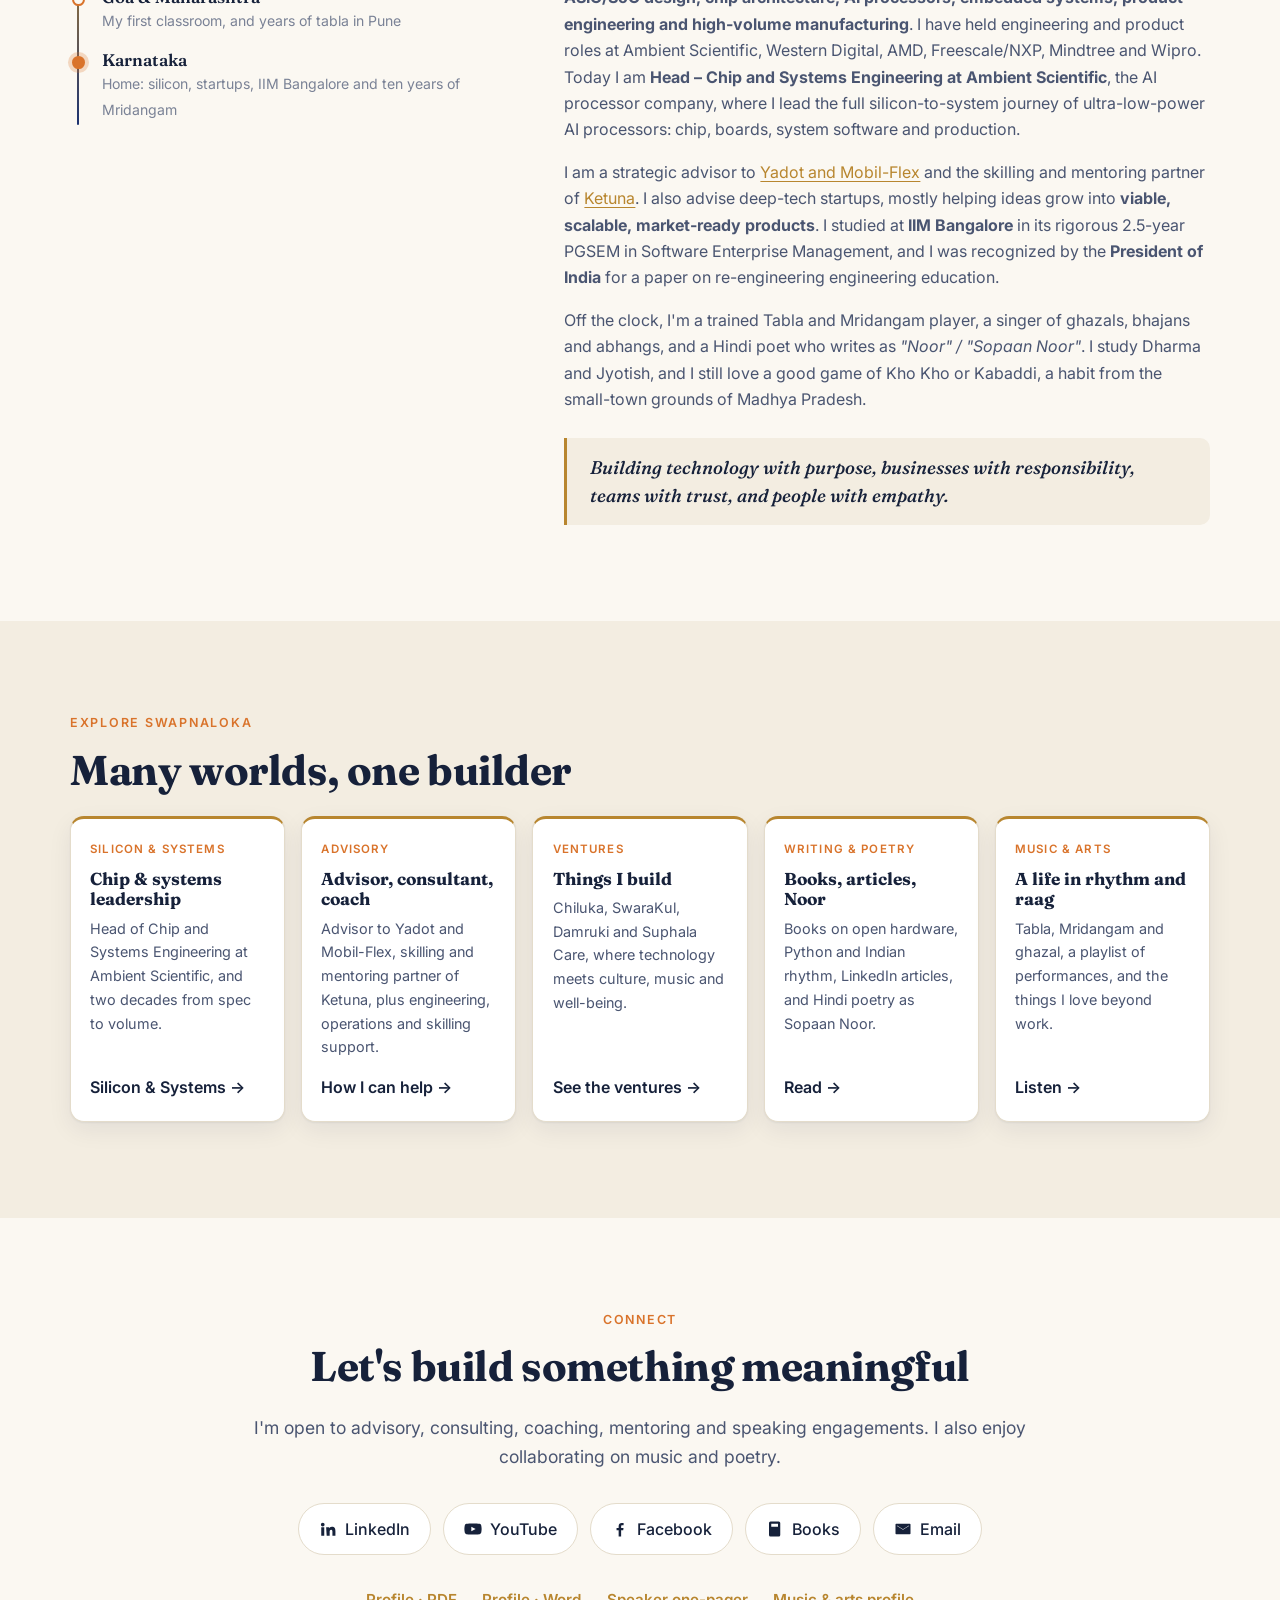
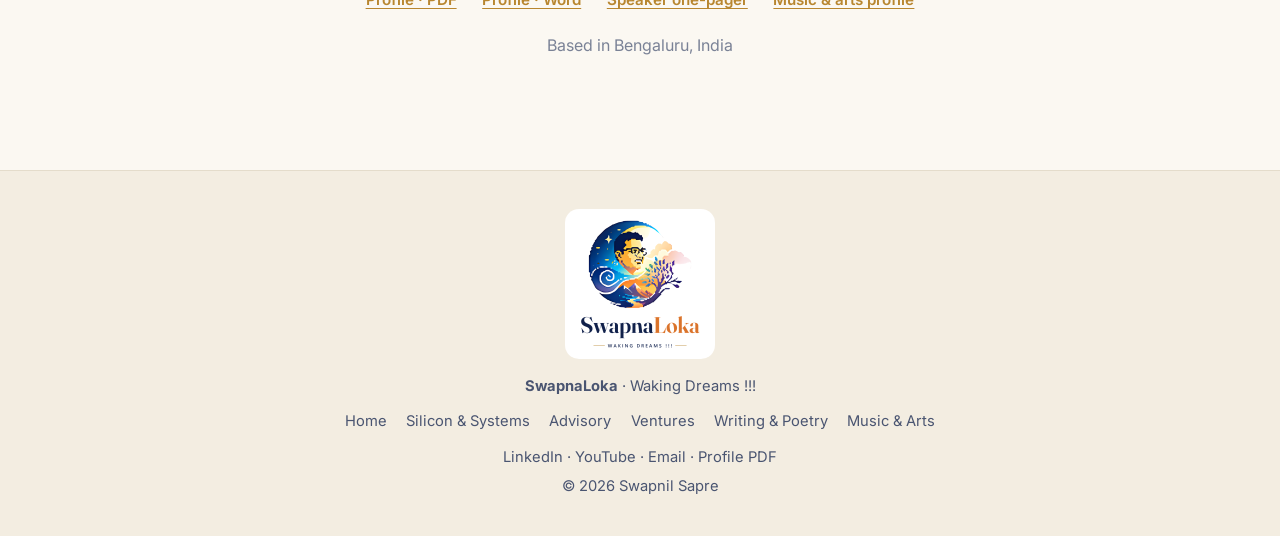
==== commit 6d7e3691: "About me: MP towns before Bhilai-Durg (childhood order) Authored by Swapnil" ====
--- a/index.html
+++ b/index.html
@@ -98,8 +98,8 @@
       <h2>From the banks of the Narmada to India's silicon city</h2>
       <ol class="route" aria-label="My journey across India">
         <li><b>Jabalpur</b><span>Where it all began, on the banks of the Narmada</span></li>
+        <li><b>Small towns of Madhya Pradesh</b><span>Tikamgarh · Panna · Katni · Chhindwara: many towns, one big classroom, and ten solid years of tabla</span></li>
         <li><b>Bhilai–Durg</b><span>An engineer in the making, in the steel city</span></li>
-        <li><b>Small towns of Madhya Pradesh</b><span>Tikamgarh · Panna · Katni · Chhindwara: many towns, one big classroom, and ten solid years of tabla</span></li>
         <li><b>NCR</b><span>The pace and ambition of the capital region</span></li>
         <li><b>Goa &amp; Maharashtra</b><span>My first classroom, and years of tabla in Pune</span></li>
         <li><b>Karnataka</b><span>Home: silicon, startups, IIM Bangalore and ten years of Mridangam</span></li>
@@ -107,7 +107,7 @@
     </div>
     <div class="prose">
       <p class="lead-in">My map of India is drawn in railway tickets.</p>
-      <p>My story begins in <strong>Jabalpur</strong>, on the banks of the Narmada. I became an engineer in <strong>Bhilai–Durg</strong>, the steel city, where you see every day what it takes to make things at scale. Along the way came a string of small towns across Madhya Pradesh: <strong>Tikamgarh, Panna, Katni and Chhindwara</strong>, each with its own dialect, food, festivals and rhythms. They taught me to listen first, adapt fast and find friends anywhere. Through all those moves one thing stayed constant: <strong>a solid ten years of tabla learning in Madhya Pradesh</strong>.</p>
+      <p>My story begins in <strong>Jabalpur</strong>, on the banks of the Narmada. Then came a childhood across the small towns of Madhya Pradesh: <strong>Tikamgarh, Panna, Katni and Chhindwara</strong>, each with its own dialect, food, festivals and rhythms. They taught me to listen first, adapt fast and find friends anywhere. Through all those moves one thing stayed constant: <strong>a solid ten years of tabla learning in Madhya Pradesh</strong>. I then became an engineer in <strong>Bhilai–Durg</strong>, the steel city, where you see every day what it takes to make things at scale.</p>
       <p>The <strong>National Capital Region</strong> added pace and ambition. <strong>Goa and Maharashtra</strong> gave me my first classroom, teaching VLSI and embedded systems in Goa, and five years of tabla training in Pune. <strong>Karnataka</strong> became home. In Bengaluru I have built chips and products for two decades, studied at IIM Bangalore and spent <strong>ten years learning the Mridangam</strong>.</p>
       <p>Every move added a language, a raag and a new way of solving problems. That mix is why I feel as much at home in a tape-out review as on a Kavi Sammelan stage.</p>
       <p>Professionally, I'm a semiconductor and systems leader with over two decades across <strong>ASIC/SoC design, chip architecture, AI processors, embedded systems, product engineering and high-volume manufacturing</strong>. I have held engineering and product roles at Ambient Scientific, Western Digital, AMD, Freescale/NXP, Mindtree and Wipro. Today I am <strong>Head – Chip and Systems Engineering at Ambient Scientific</strong>, the AI processor company, where I lead the full silicon-to-system journey of ultra-low-power AI processors: chip, boards, system software and production.</p>
